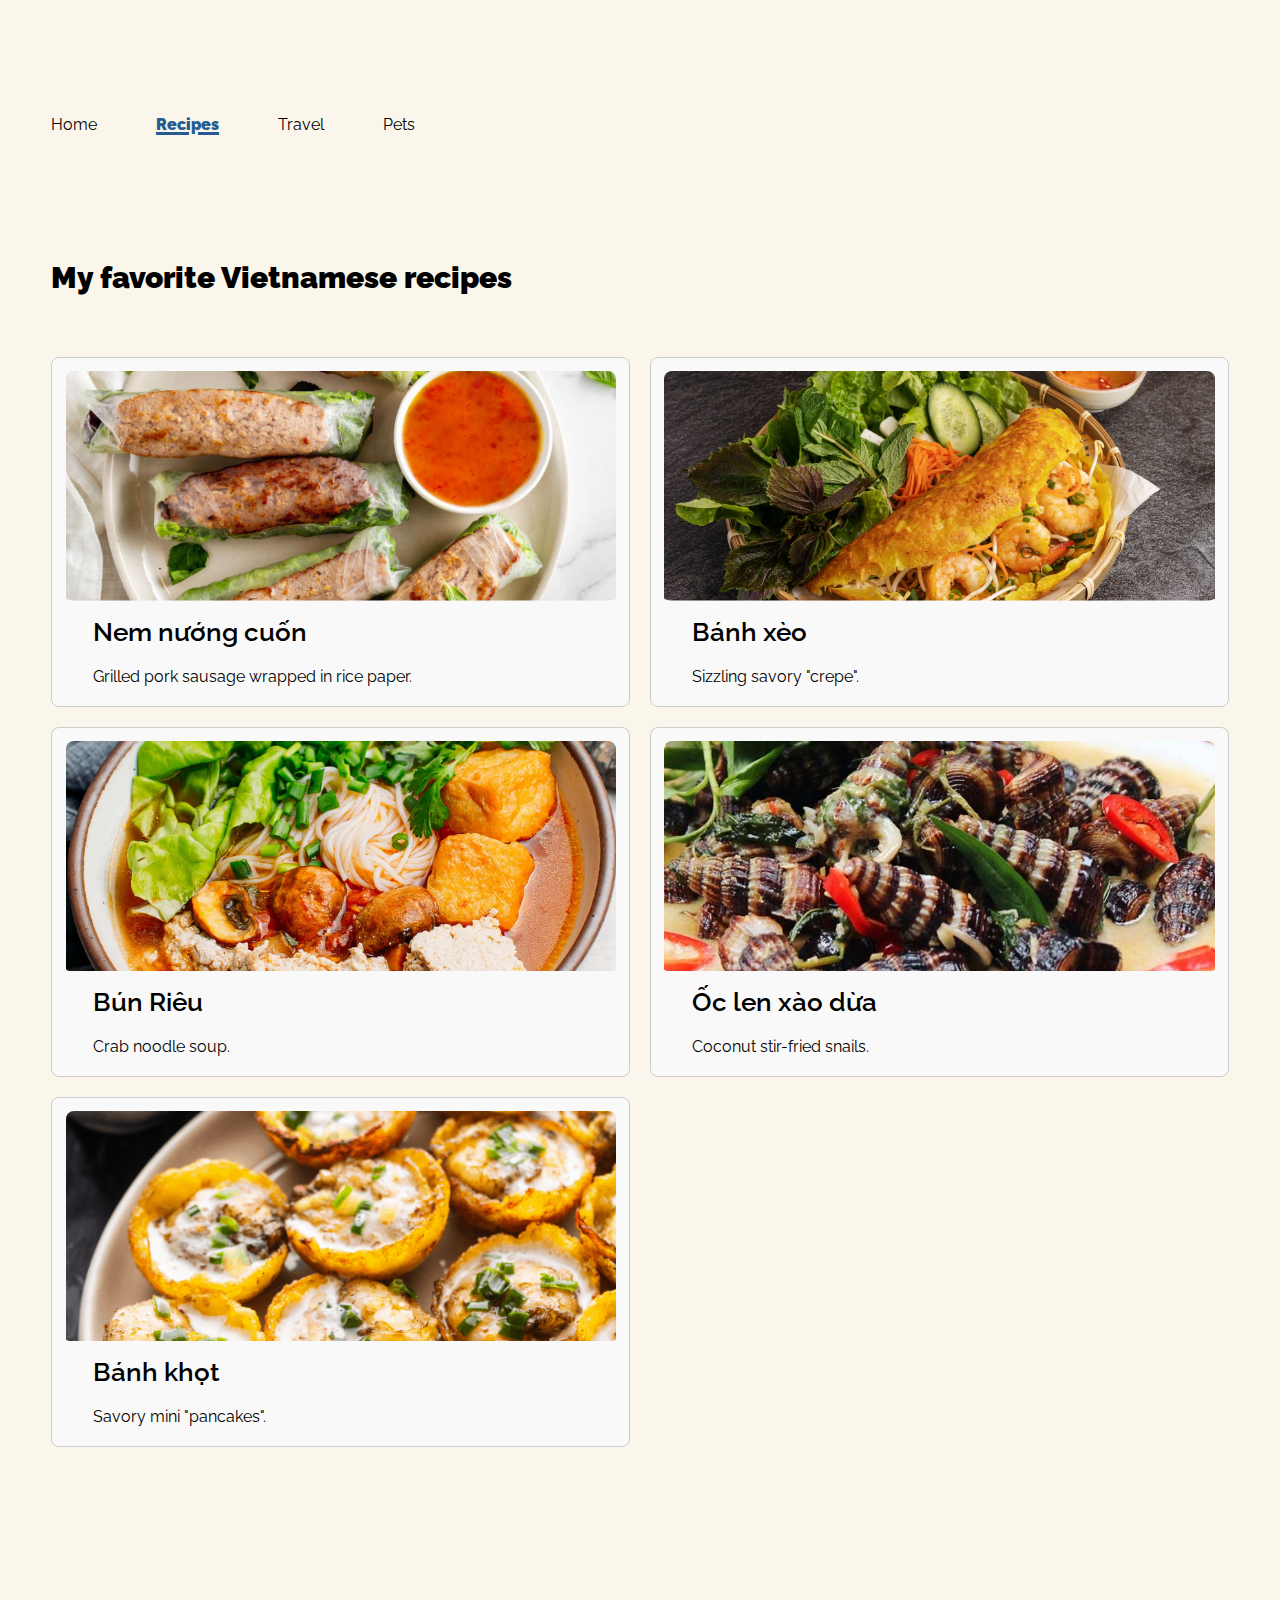
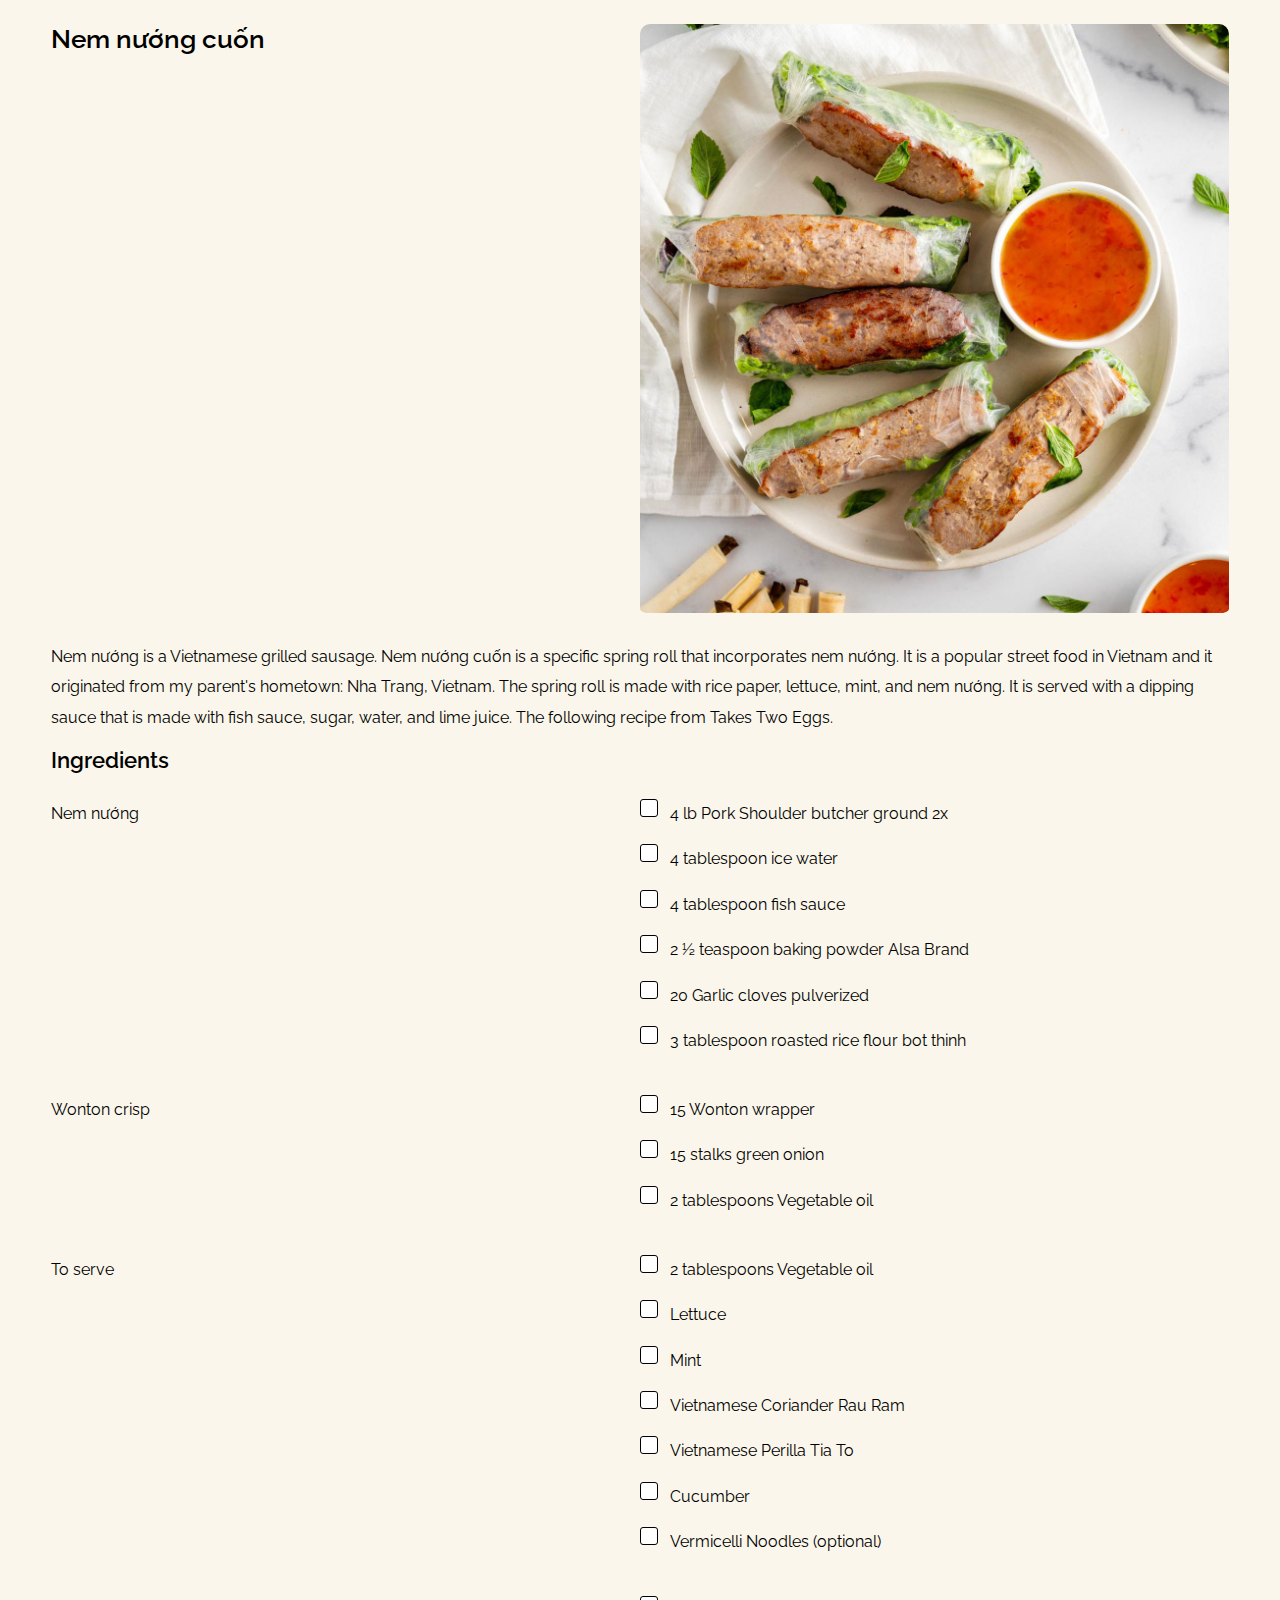
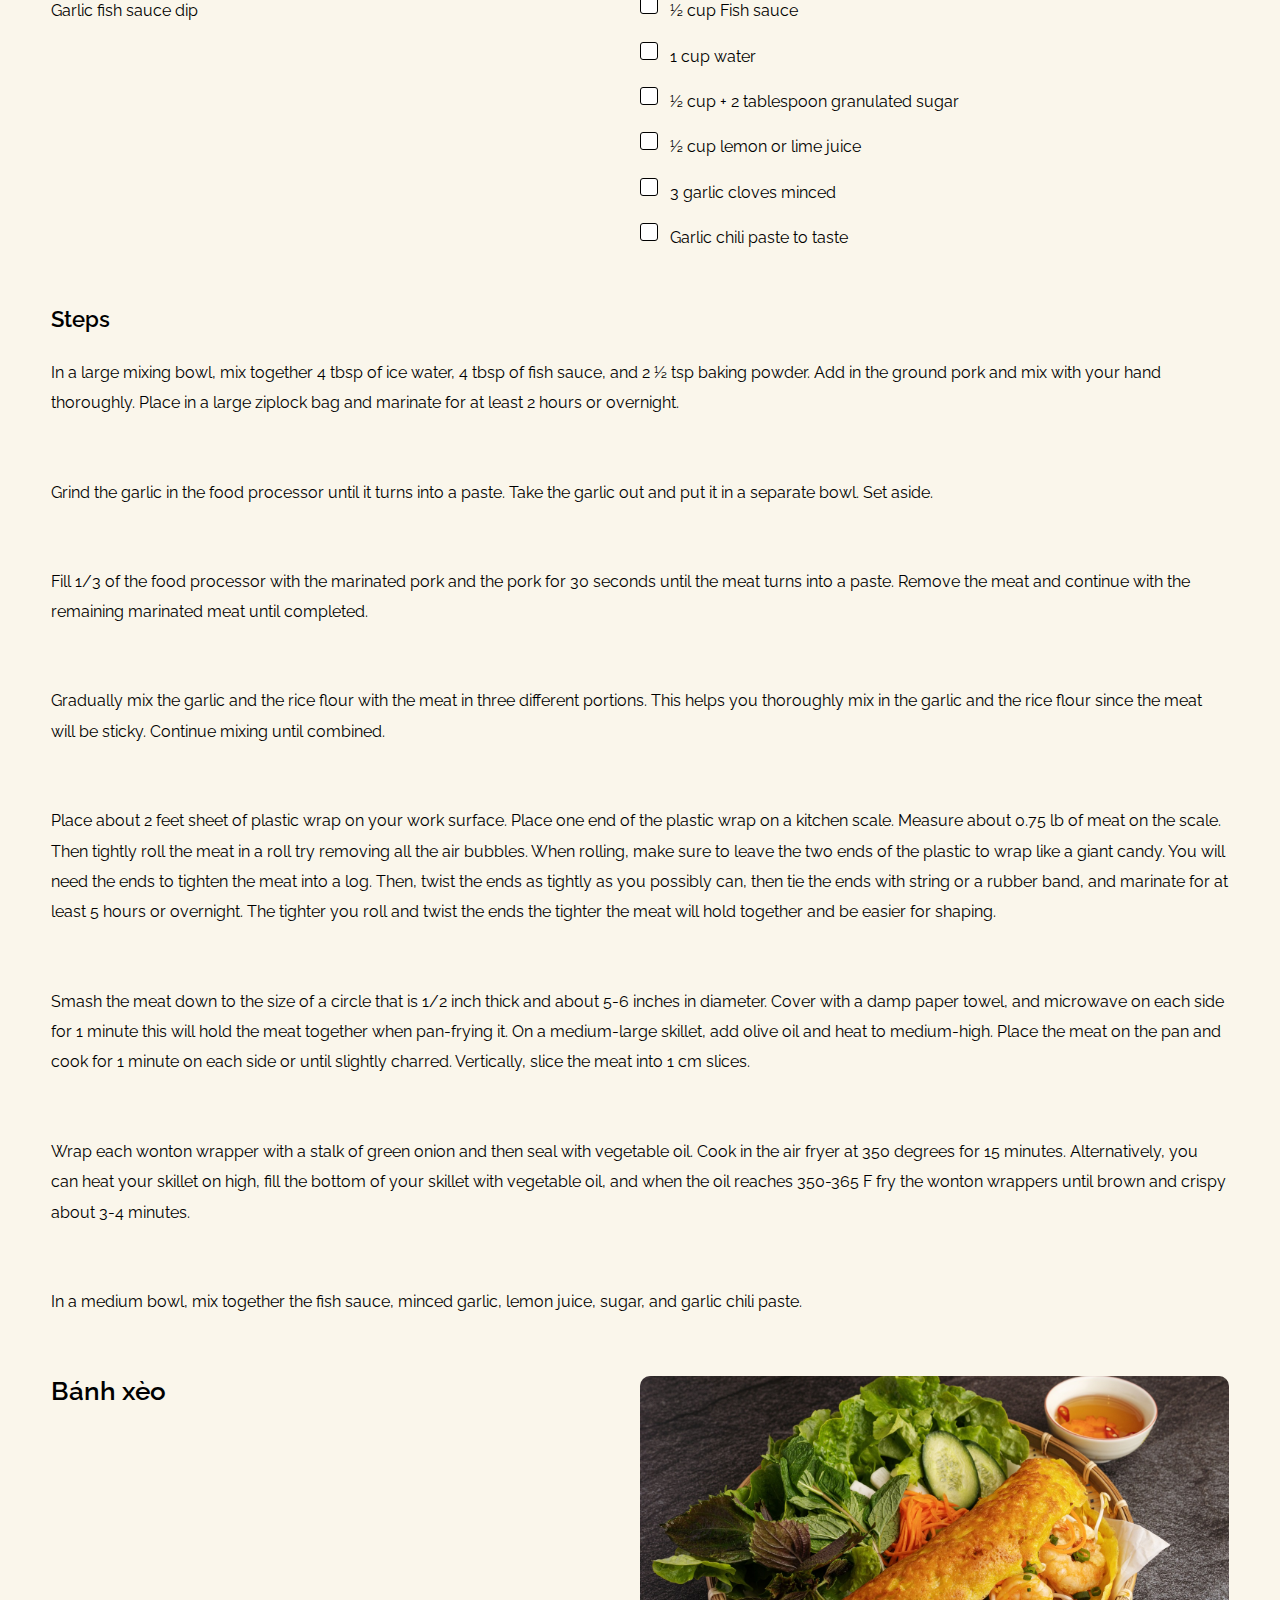
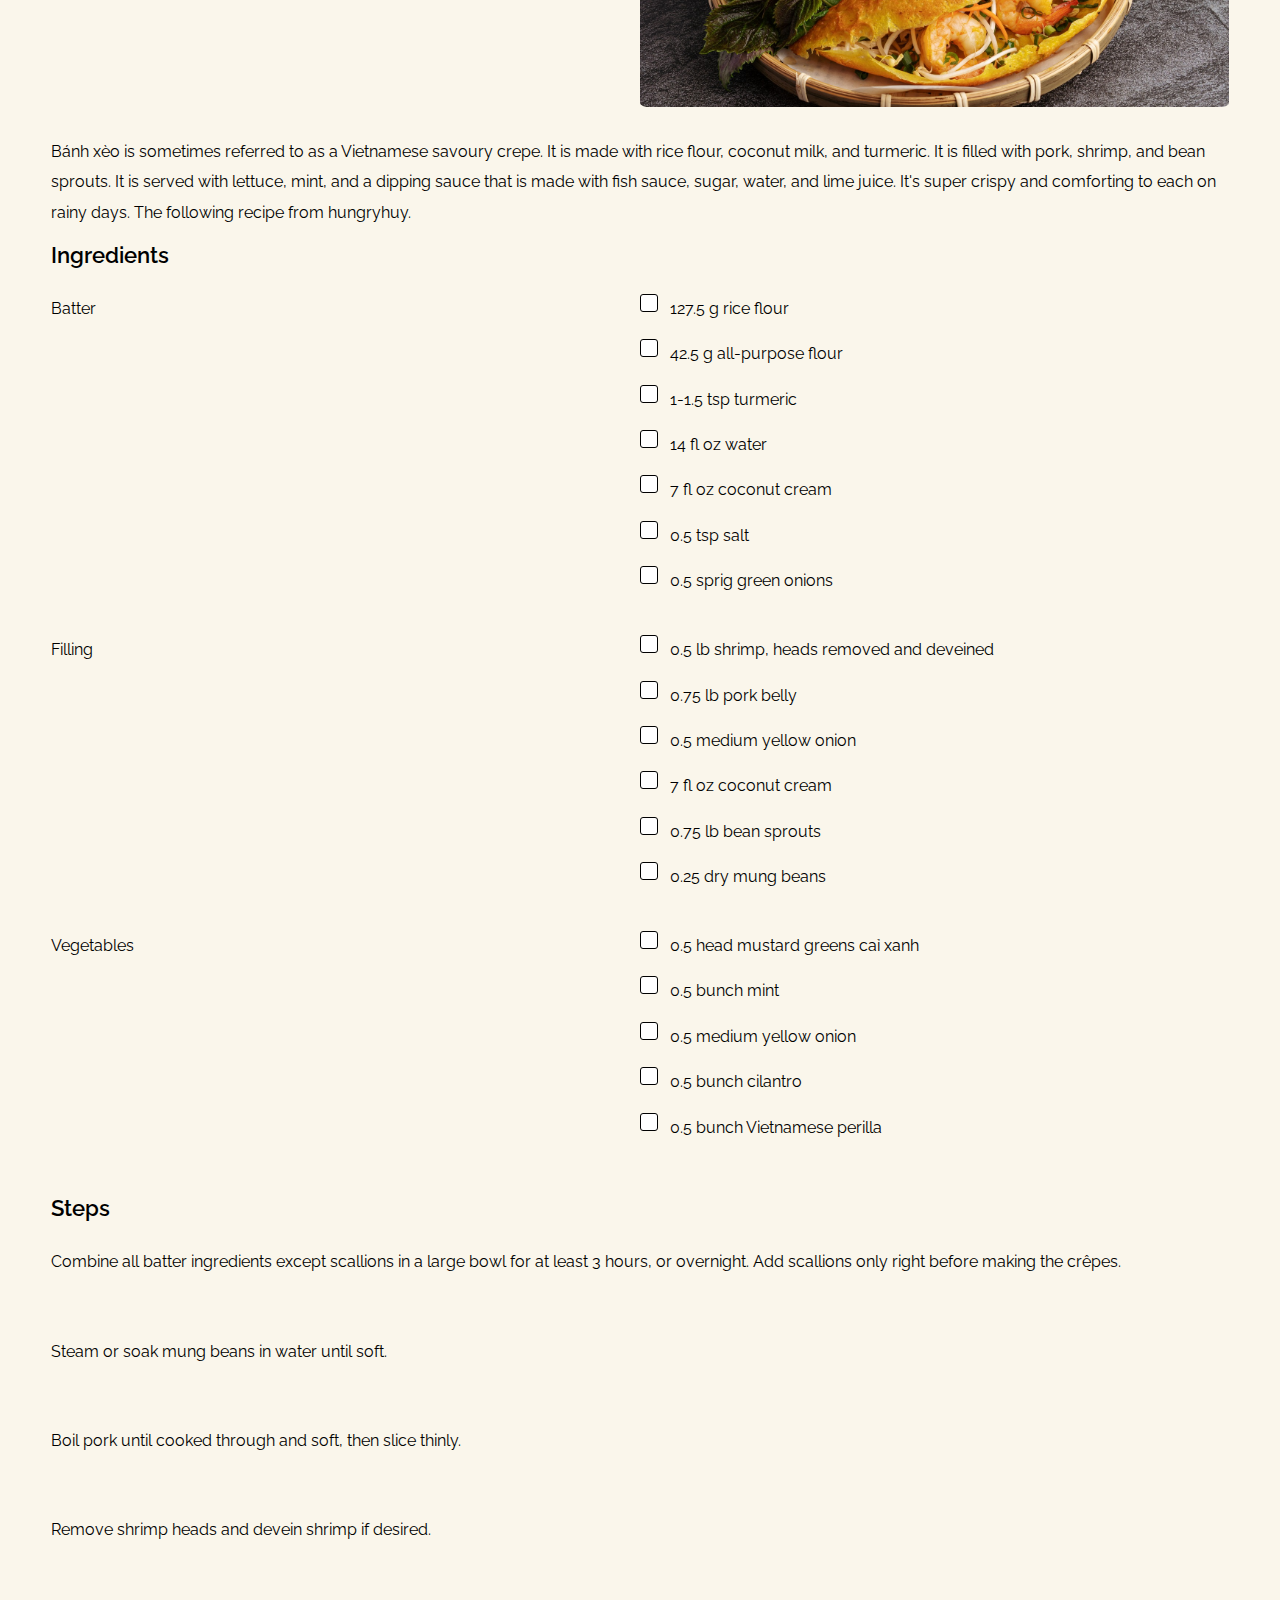
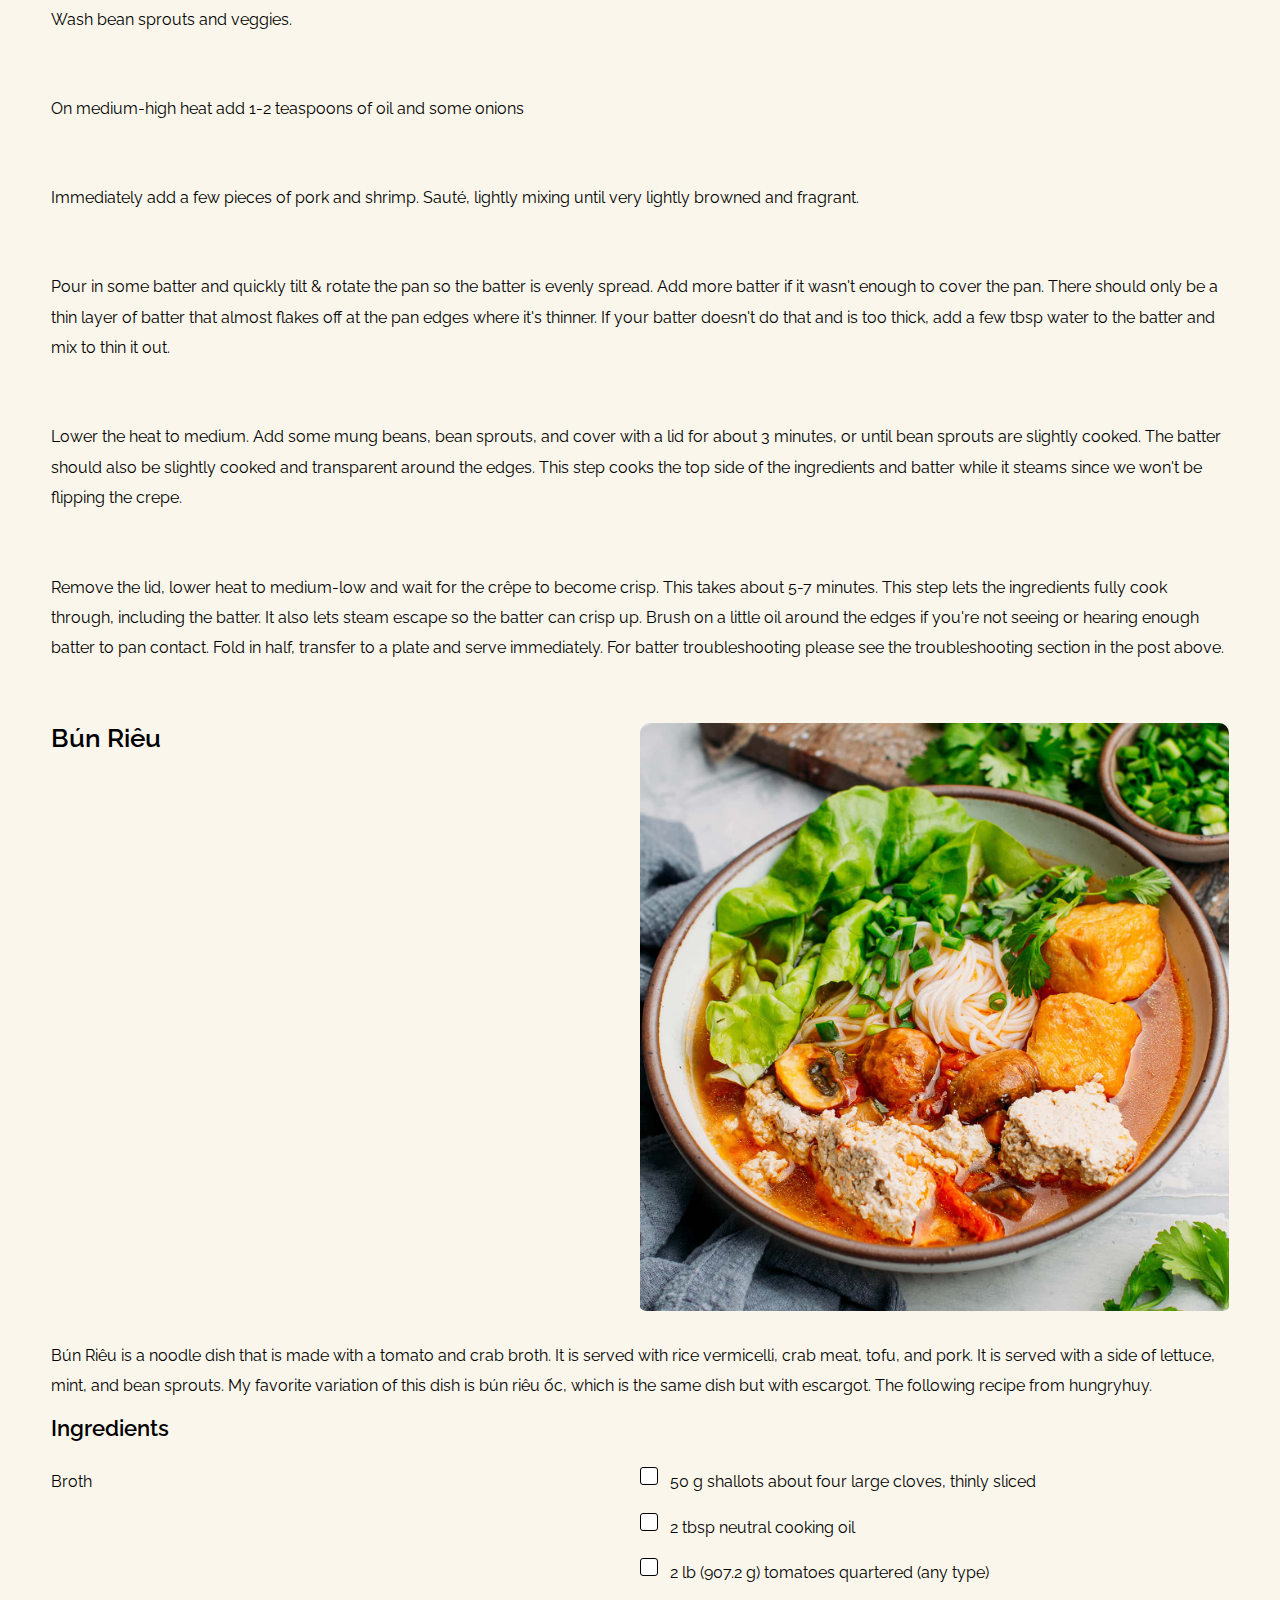
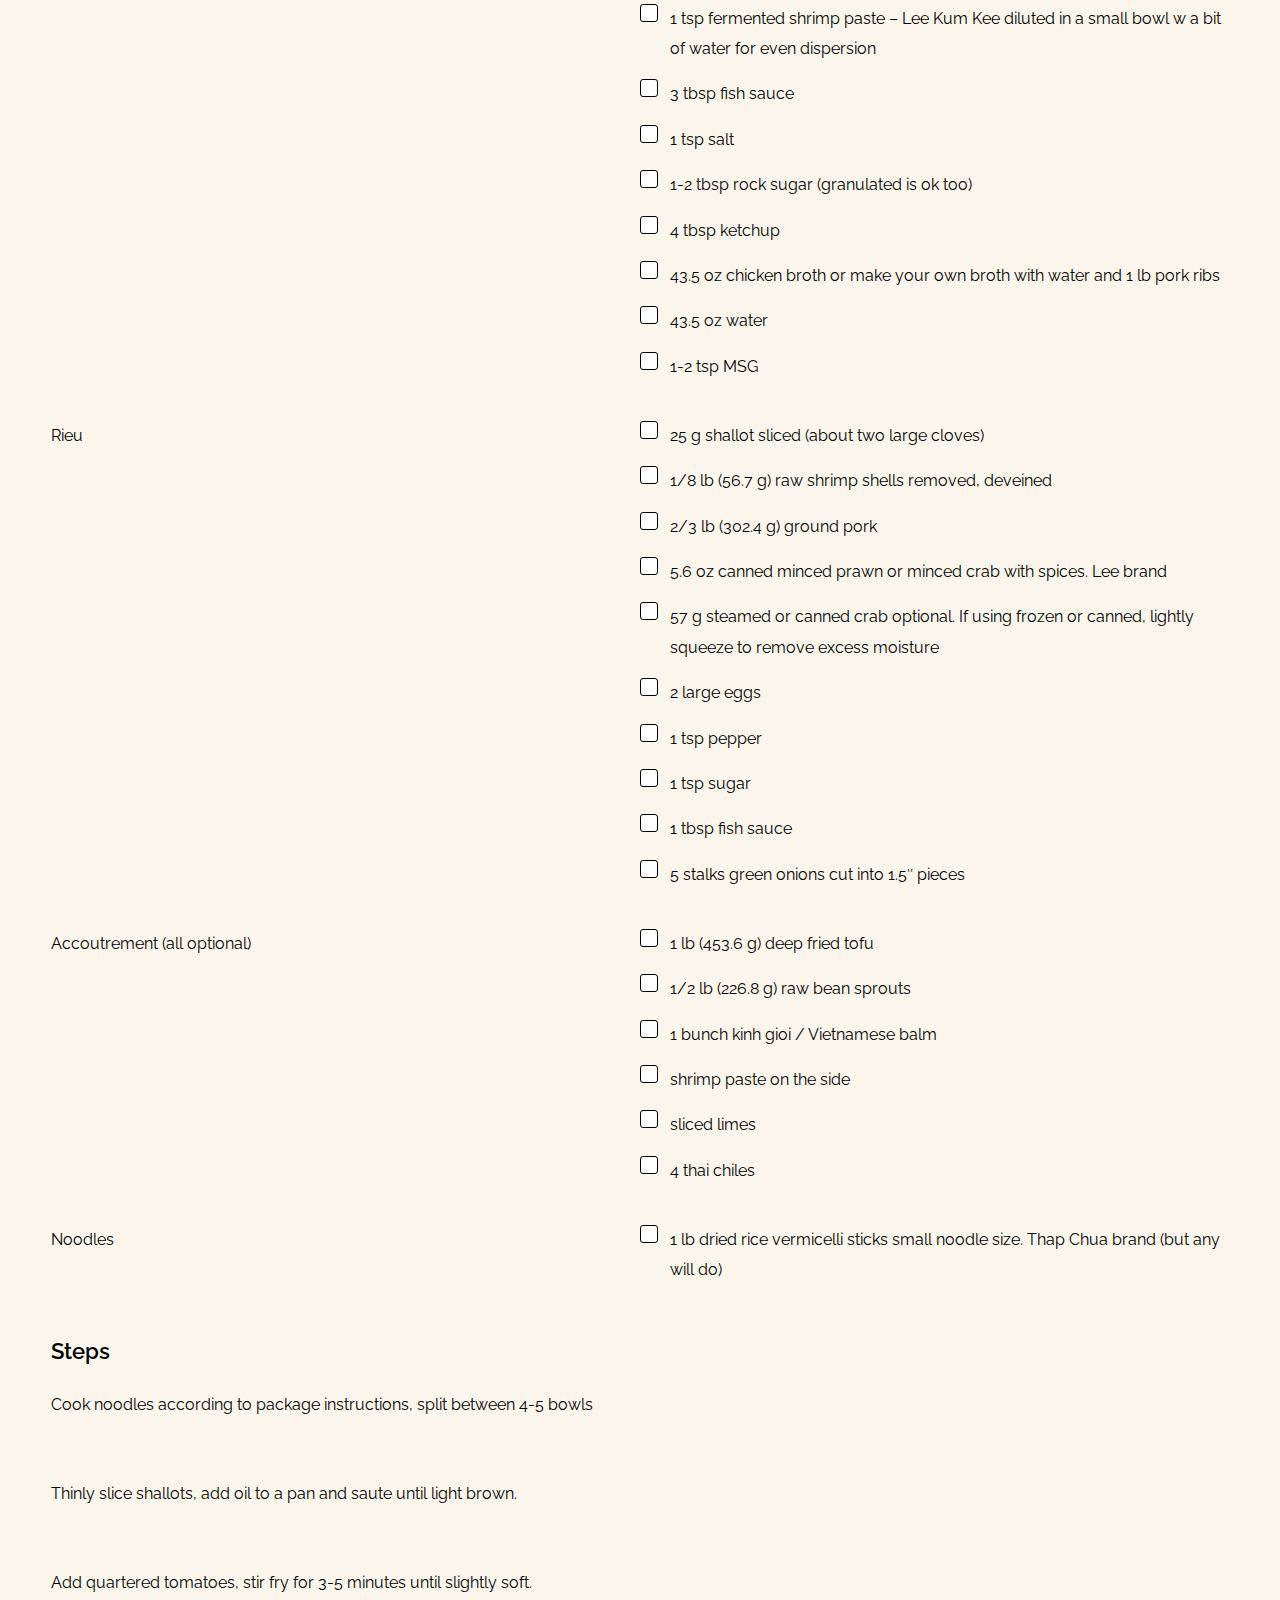
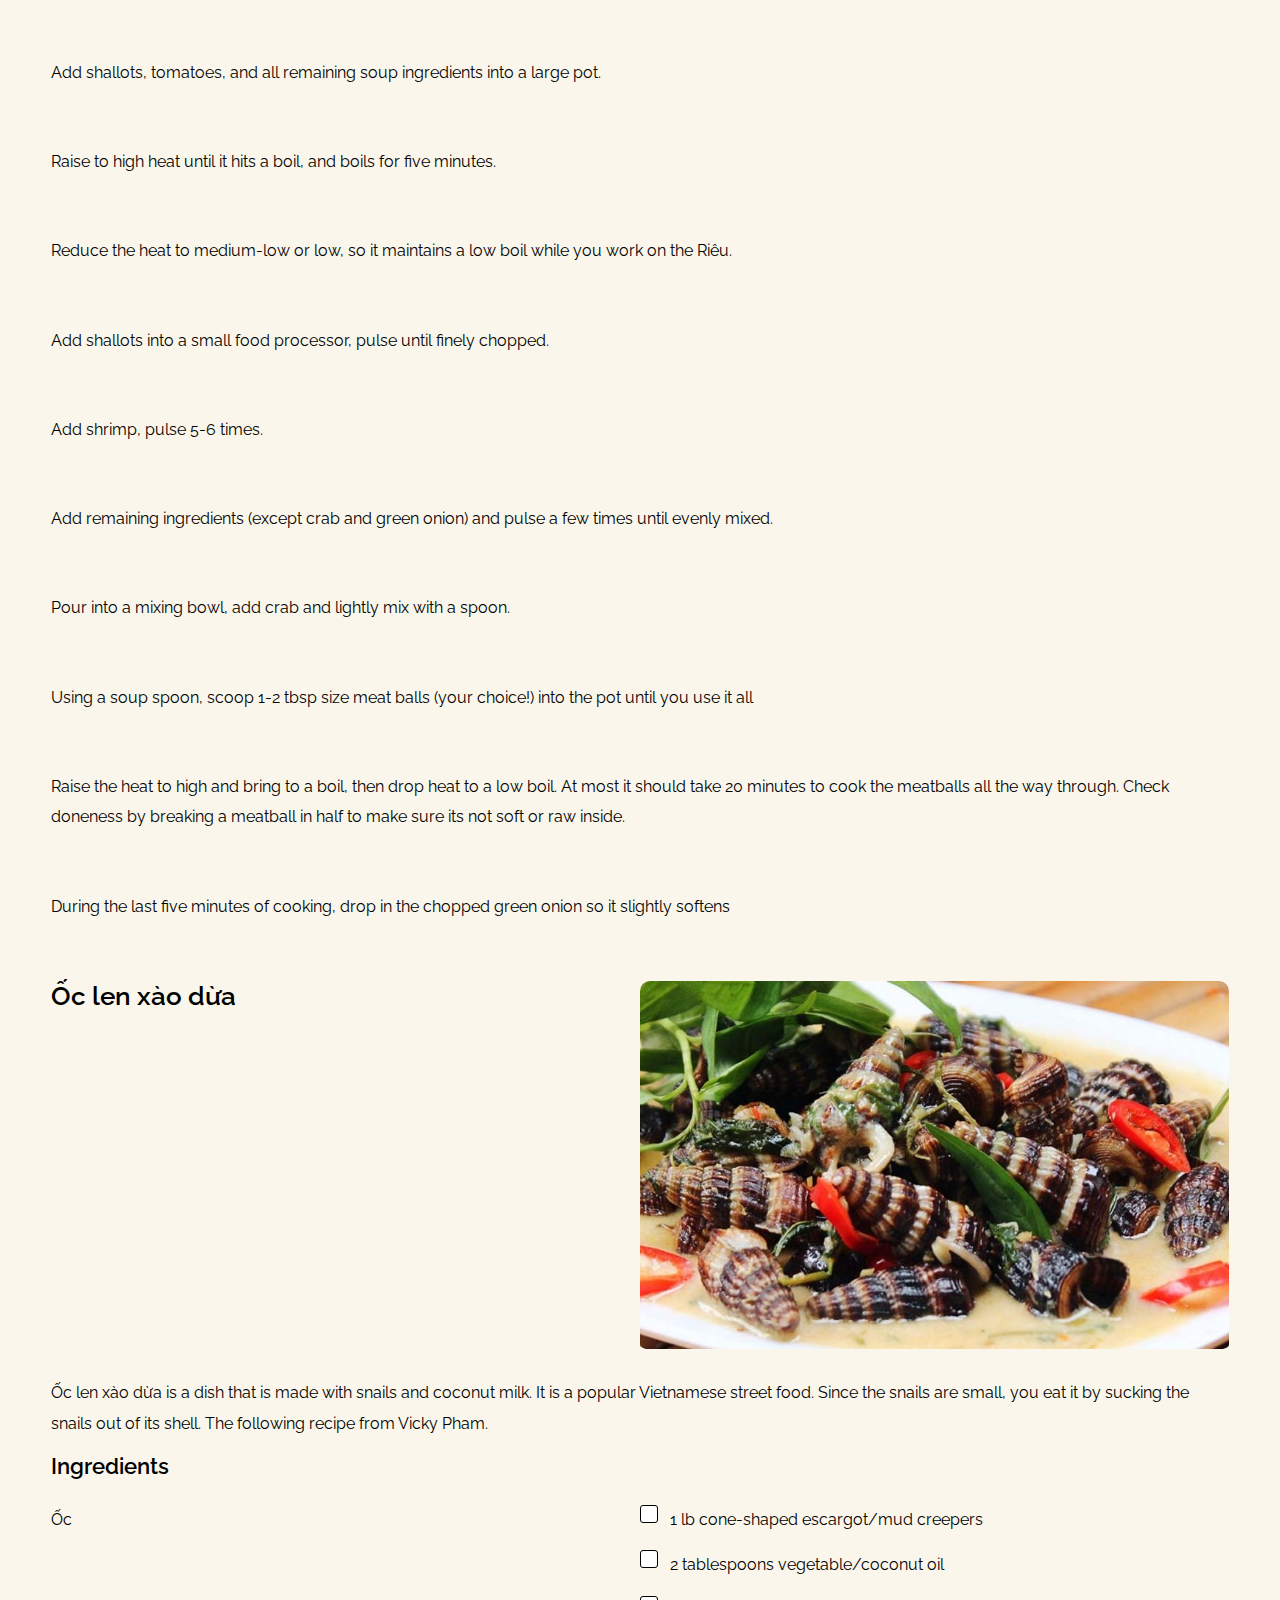
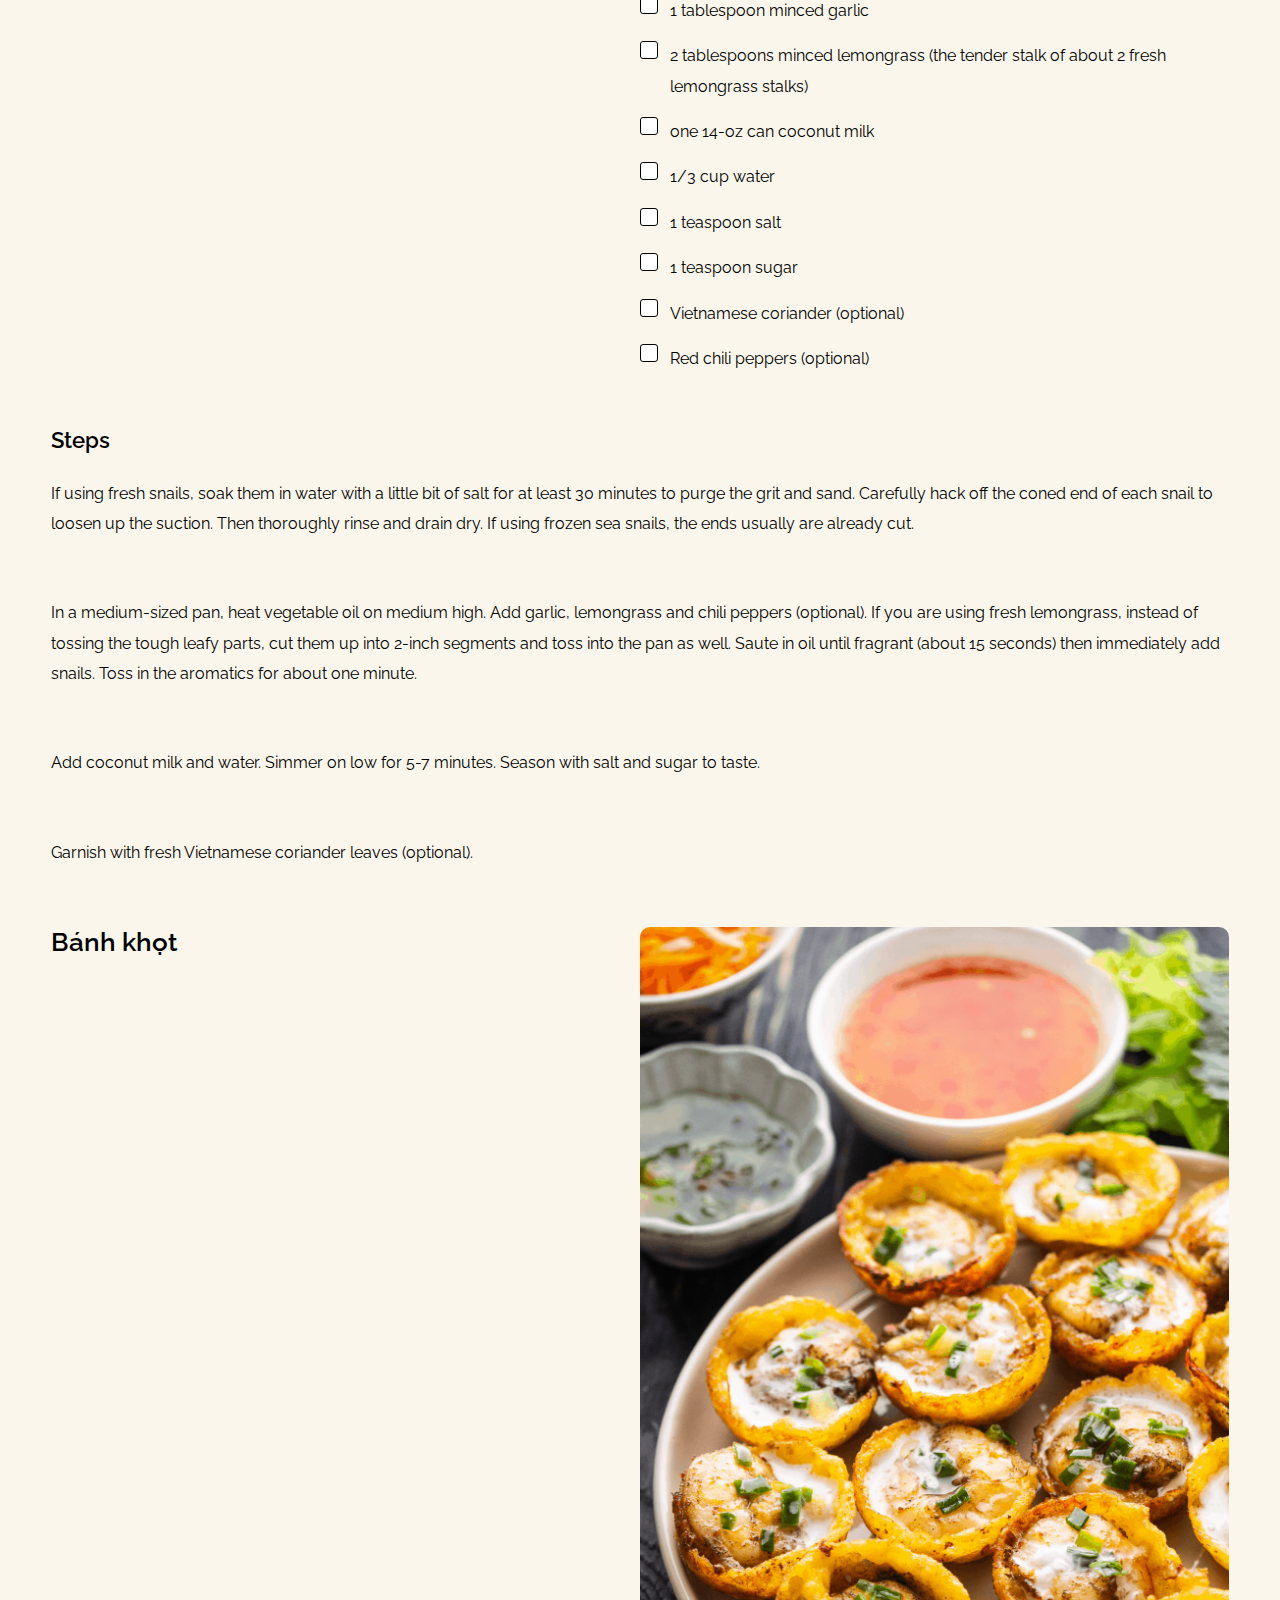
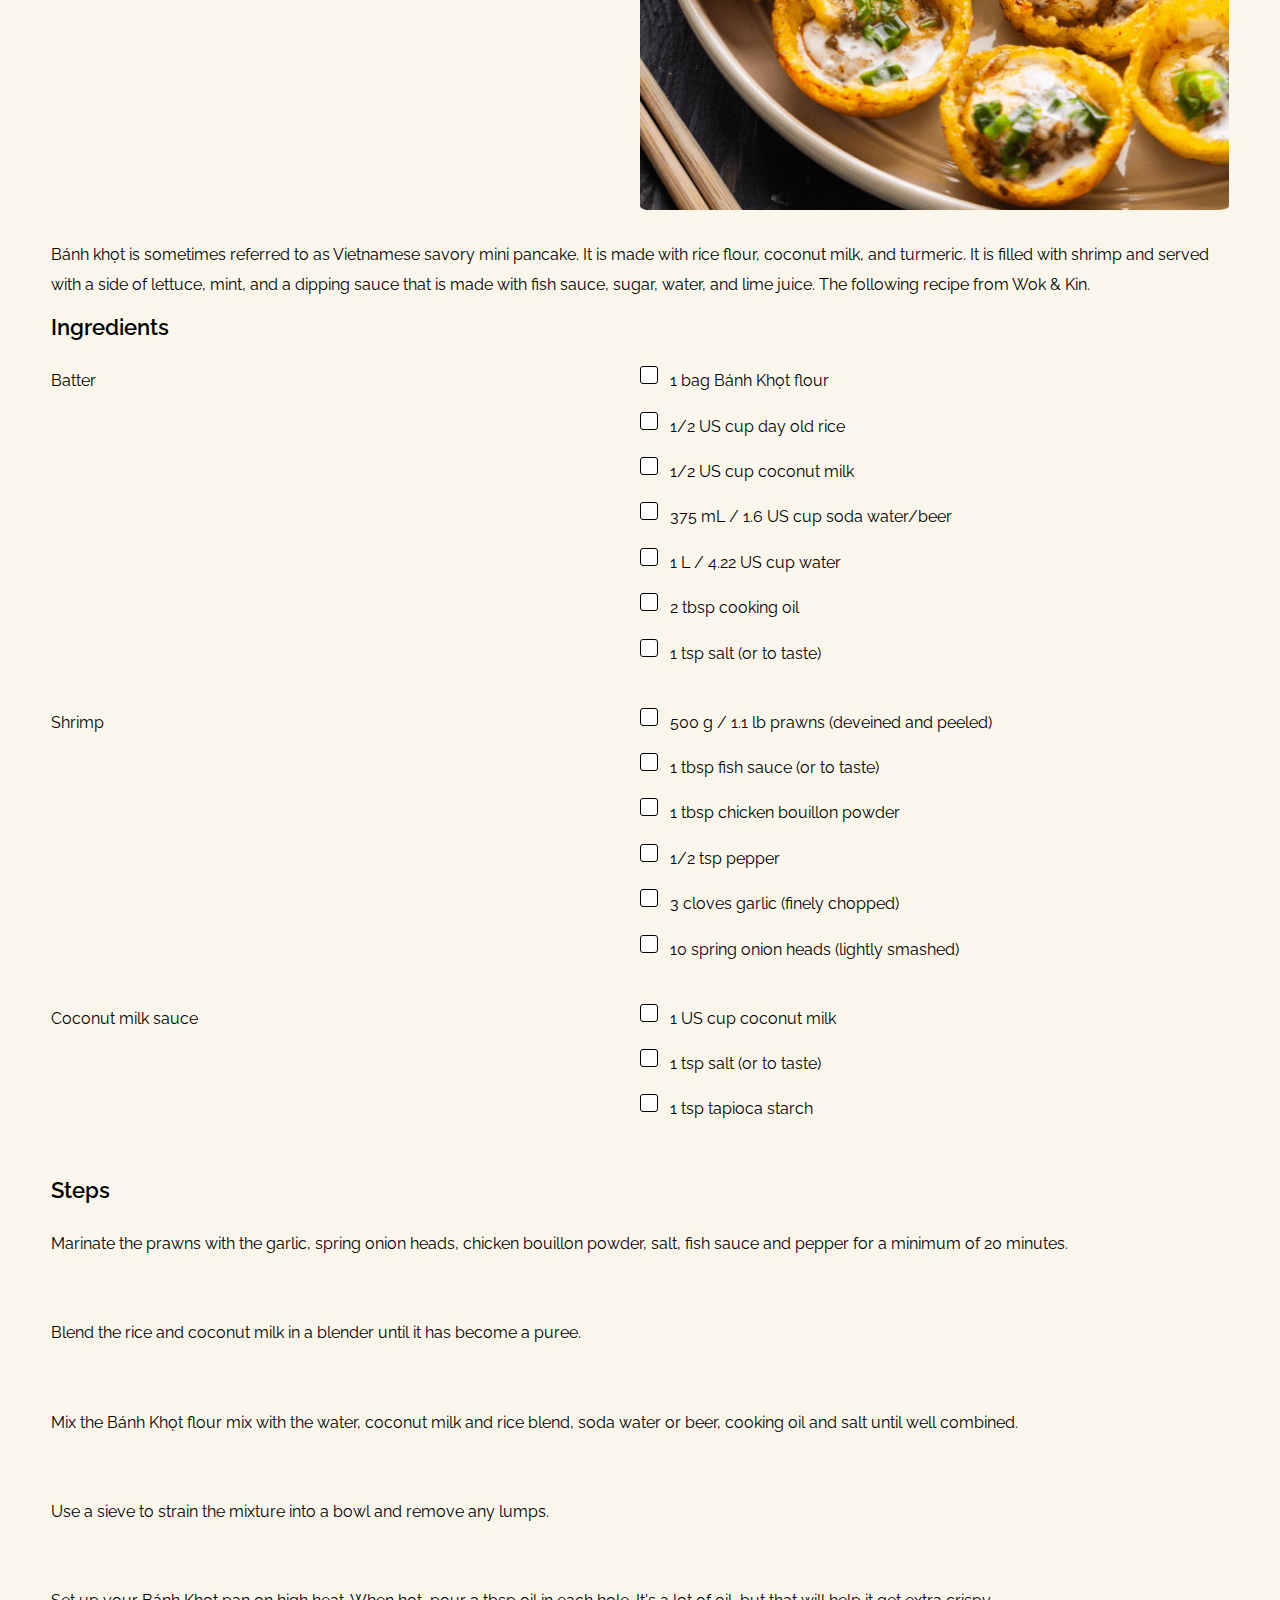
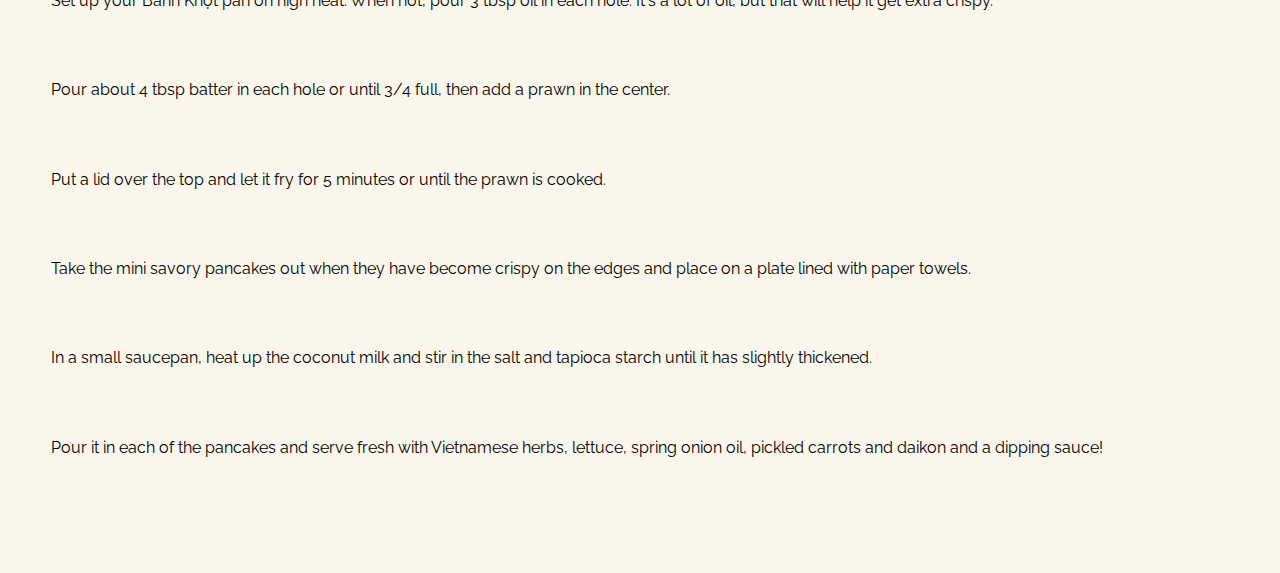
==== recipes.html @ 698a1079 "Add files via upload" ====
<!DOCTYPE html>
<html lang="en">
<head>
    <meta charset="UTF-8">
    <meta http-equiv="X-UA-Compatible" content="IE=edge">
    <meta name="viewport" content="width=device-width, initial-scale=1.0">
    <link rel="stylesheet" href="css/html5reset.css">
	<link rel="stylesheet" href="css/style.css">
    <link rel="preconnect" href="https://fonts.googleapis.com">
    <link rel="preconnect" href="https://fonts.gstatic.com" crossorigin>
    <link href="https://fonts.googleapis.com/css2?family=Raleway:wght@400;500;600;700&display=swap" rel="stylesheet">
    <title>Recipes</title>
</head>
<body>
    <a class="skip-to-main" href="#main-content">
        <p>Skip to Main Content</p>
    </a>
    <nav>
        <ul class="nav-item nav-links">
            <li><a href="index.html">Home</a></li>
            <li><a class="active" href="recipes.html">Recipes</a></li>
            <li><a href="travel.html">Travel</a></li>
            <li><a href="pets.html">Pets</a></li>
        </ul>
    </nav>

    <main id="main-content">
        <h1>My favorite Vietnamese recipes</h1>
        <section class="recipe-grid">
            <div class="recipe-card">
                <a href="#nemnuongcuong">
                <img src="images/nemnuong.jpg" alt="Nem Nướng Cuon">
                <div class="recipe-info">
                    <h2>Nem nướng cuốn</h2>
                    <p>Grilled pork sausage wrapped in rice paper.</p>
                </div>
                </a>
            </div>
            <div class="recipe-card">
                <a href="#banhxeo">
                <img src="images/banhxeo.jpg" alt="Bánh xèo ngon!">
                <div class="recipe-info">
                    <h2>Bánh xèo</h2>
                    <p>Sizzling savory "crepe".</p>
                </div>
                </a>
            </div>
            <div class="recipe-card">
                <a href="#bunrieu">
                <img src="images/bunrieu.jpg" alt="Bún Riêu served with fresh herbs">
                <div class="recipe-info">
                    <h2>Bún Riêu</h2>
                    <p>Crab noodle soup.</p>
                </div>
                </a>
            </div>
            <div class="recipe-card">
                <a href="#oc">
                <img src="images/oc.jpg" alt="Ốc">
                <div class="recipe-info">
                    <h2>Ốc len xào dừa</h2>
                    <p>Coconut stir-fried snails.</p>
                </div>
                </a>
            </div>
            <div class="recipe-card">
                <a href="#banhkhot">
                <img src="images/banhkhot.jpg" alt="dozens of Bánh khọt">
                <div class="recipe-info">
                    <h2>Bánh khọt</h2>
                    <p>Savory mini "pancakes".</p>
                </div>
                </a>
            </div>
        </section>
            <section id="nemnuongcuong">
            <div class="recipe-desc">
            <h2>Nem nướng cuốn</h2>
            <img src="images/nemnuong.jpg" width = "650" alt="Bánh xèo served with fresh herbs">
            </div>

            <p>Nem nướng is a Vietnamese grilled sausage. Nem nướng cuốn is a specific spring roll that incorporates nem nướng. It is a popular street food in Vietnam and it originated from my parent's hometown: Nha Trang, Vietnam. The spring roll is made with rice paper, lettuce, mint, and nem nướng. It is served with a dipping sauce that is made with fish sauce, sugar, water, and lime juice. The following recipe from <a href="https://takestwoeggs.com/nem-nuong-cuon/">Takes Two Eggs</a>.</p>

            <h3>Ingredients</h3>
            <div class="recipe-desc">
            <h4>Nem nướng</h4>
            <label class="ingredients">
                <label class="container">4 lb Pork Shoulder butcher ground 2x
                    <input type="checkbox">
                    <span class="checkmark"></span>
                  </label>
                  <label class="container">4 tablespoon ice water
                    <input type="checkbox">
                    <span class="checkmark"></span>
                  </label>
                  <label class="container">4 tablespoon fish sauce
                    <input type="checkbox">
                    <span class="checkmark"></span>
                  </label>
                  <label class="container">2 ½ teaspoon baking powder Alsa Brand
                    <input type="checkbox">
                    <span class="checkmark"></span>
                  </label>
                  <label class="container">20 Garlic cloves pulverized
                    <input type="checkbox">
                    <span class="checkmark"></span>
                  </label>
                  <label class="container">3 tablespoon roasted rice flour bot thinh
                    <input type="checkbox">
                    <span class="checkmark"></span>
                  </div>

            <div class="recipe-desc">
            <h4>Wonton crisp</h4>
            <label class="ingredients">
                <label class="container">15 Wonton wrapper
                    <input type="checkbox">
                    <span class="checkmark"></span>
                  </label>
                  <label class="container">15 stalks green onion
                    <input type="checkbox">
                    <span class="checkmark"></span>
                  </label>
                  <label class="container">2 tablespoons Vegetable oil
                    <input type="checkbox">
                    <span class="checkmark"></span>
                  </label>
                </div>

            <div class="recipe-desc">
            <h4>To serve</h4>
            <label class="ingredients">
                <label class="container">2 tablespoons Vegetable oil
                    <input type="checkbox">
                    <span class="checkmark"></span>
                  </label>
                  <label class="container">Lettuce
                    <input type="checkbox">
                    <span class="checkmark"></span>
                  </label>
                  <label class="container">Mint
                    <input type="checkbox">
                    <span class="checkmark"></span>
                  </label>
                  <label class="container">Vietnamese Coriander Rau Ram
                    <input type="checkbox">
                    <span class="checkmark"></span>
                  </label>
                  <label class="container">Vietnamese Perilla Tia To
                    <input type="checkbox">
                    <span class="checkmark"></span>
                  </label>
                  <label class="container">Cucumber
                    <input type="checkbox">
                    <span class="checkmark"></span>
                  </label>
                  <label class="container">Vermicelli Noodles (optional)
                    <input type="checkbox">
                    <span class="checkmark"></span>
                  </label>
            </div>

            <div class="recipe-desc">
            <h4>Garlic fish sauce dip</h4>
            <label class="ingredients">
                <label class="container">½ cup Fish sauce
                    <input type="checkbox">
                    <span class="checkmark"></span>
                  </label>
                  <label class="container">1 cup water
                    <input type="checkbox">
                    <span class="checkmark"></span>
                  </label>
                  <label class="container">½ cup + 2 tablespoon granulated sugar
                    <input type="checkbox">
                    <span class="checkmark"></span>
                  </label>
                  <label class="container">½ cup lemon or lime juice
                    <input type="checkbox">
                    <span class="checkmark"></span>
                  </label>
                  <label class="container">3 garlic cloves minced
                    <input type="checkbox">
                    <span class="checkmark"></span>
                  </label>
                  <label class="container">Garlic chili paste to taste
                    <input type="checkbox">
                    <span class="checkmark"></span>
                  </label>
            </div>

            <h3>Steps</h3>
            <!-- <h4>Make the Nem Nướng</h4> -->
            <ol class="steps">
                <li>In a large mixing bowl, mix together 4 tbsp of ice water, 4 tbsp of fish sauce, and 2 ½ tsp baking powder. Add in the ground pork and mix with your hand thoroughly. Place in a large ziplock bag and marinate for at least 2 hours or overnight.</li>
                <li>Grind the garlic in the food processor until it turns into a paste. Take the garlic out and put it in a separate bowl. Set aside.</li>
                <li>Fill 1/3 of the food processor with the marinated pork and the pork for 30 seconds until the meat turns into a paste. Remove the meat and continue with the remaining marinated meat until completed.</li>
                <li>Gradually mix the garlic and the rice flour with the meat in three different portions. This helps you thoroughly mix in the garlic and the rice flour since the meat will be sticky. Continue mixing until combined.</li>
                <li>Place about 2 feet sheet of plastic wrap on your work surface. Place one end of the plastic wrap on a kitchen scale. Measure about 0.75 lb of meat on the scale. Then tightly roll the meat in a roll try removing all the air bubbles. When rolling, make sure to leave the two ends of the plastic to wrap like a giant candy. You will need the ends to tighten the meat into a log. Then, twist the ends as tightly as you possibly can, then tie the ends with string or a rubber band, and marinate for at least 5 hours or overnight. The tighter you roll and twist the ends the tighter the meat will hold together and be easier for shaping.</li>
                <li>Smash the meat down to the size of a circle that is 1/2 inch thick and about 5-6 inches in diameter. Cover with a damp paper towel, and microwave on each side for 1 minute this will hold the meat together when pan-frying it. On a medium-large skillet, add olive oil and heat to medium-high. Place the meat on the pan and cook for 1 minute on each side or until slightly charred. Vertically, slice the meat into 1 cm slices.</li>
                <li>Wrap each wonton wrapper with a stalk of green onion and then seal with vegetable oil. Cook in the air fryer at 350 degrees for 15 minutes. Alternatively, you can heat your skillet on high, fill the bottom of your skillet with vegetable oil, and when the oil reaches 350-365 F fry the wonton wrappers until brown and crispy about 3-4 minutes.</li>
                <li>In a medium bowl, mix together the fish sauce, minced garlic, lemon juice, sugar, and garlic chili paste.</li>
            </ol>
            </section>

            <section id="banhxeo">
            <div class="recipe-desc">
            <h2>Bánh xèo</h2>
            <img src="images/banhxeo.jpg" width = "650" alt=" Sizzling Bánh xèo">
            </div>

            <p>Bánh xèo is sometimes referred to as a Vietnamese savoury crepe. It is made with rice flour, coconut milk, and turmeric. It is filled with pork, shrimp, and bean sprouts. It is served with lettuce, mint, and a dipping sauce that is made with fish sauce, sugar, water, and lime juice. It's super crispy and comforting to each on rainy days. The following recipe from <a href="https://www.hungryhuy.com/banh-xeo-savory-vietnamese-crepes/">hungryhuy</a>.</p>

            <h3>Ingredients</h3>
            <div class="recipe-desc">
                <h4>Batter</h4>
                <label class="ingredients">
                    <label class="container">127.5 g rice flour
                        <input type="checkbox">
                        <span class="checkmark"></span>
                      </label>
                      <label class="container">42.5 g all-purpose flour
                        <input type="checkbox">
                        <span class="checkmark"></span>
                      </label>
                      <label class="container">1-1.5 tsp turmeric
                        <input type="checkbox">
                        <span class="checkmark"></span>
                      </label>
                      <label class="container">14 fl oz water
                        <input type="checkbox">
                        <span class="checkmark"></span>
                      </label>
                      <label class="container">7 fl oz coconut cream
                        <input type="checkbox">
                        <span class="checkmark"></span>
                      </label>
                      <label class="container">0.5 tsp salt
                        <input type="checkbox">
                        <span class="checkmark"></span>
                      </label>
                      <label class="container">0.5 sprig green onions
                        <input type="checkbox">
                        <span class="checkmark"></span>
                      </label>
                </div>

                <div class="recipe-desc">
                    <h4>Filling</h4>
                    <label class="ingredients">
                        <label class="container">0.5 lb shrimp, heads removed and deveined
                            <input type="checkbox">
                            <span class="checkmark"></span>
                          </label>
                          <label class="container">0.75 lb pork belly
                            <input type="checkbox">
                            <span class="checkmark"></span>
                          </label>
                          <label class="container">0.5 medium yellow onion
                            <input type="checkbox">
                            <span class="checkmark"></span>
                          </label>
                          <label class="container">7 fl oz coconut cream
                            <input type="checkbox">
                            <span class="checkmark"></span>
                          </label>
                          <label class="container">0.75 lb bean sprouts
                            <input type="checkbox">
                            <span class="checkmark"></span>
                          </label>
                          <label class="container">0.25 dry mung beans
                            <input type="checkbox">
                            <span class="checkmark"></span>
                          </label>
                    </div>

                    <div class="recipe-desc">
                        <h4>Vegetables</h4>
                        <label class="ingredients">
                            <label class="container">0.5 head mustard greens caỉ xanh
                                <input type="checkbox">
                                <span class="checkmark"></span>
                              </label>
                              <label class="container">0.5 bunch mint
                                <input type="checkbox">
                                <span class="checkmark"></span>
                              </label>
                              <label class="container">0.5 medium yellow onion
                                <input type="checkbox">
                                <span class="checkmark"></span>
                              </label>
                              <label class="container">0.5 bunch cilantro
                                <input type="checkbox">
                                <span class="checkmark"></span>
                              </label>
                              <label class="container">0.5 bunch Vietnamese perilla
                                <input type="checkbox">
                                <span class="checkmark"></span>
                              </label>
                        </div>
            </div>

            <h3>Steps</h3>
            <ol class="steps">
                <li>Combine all batter ingredients except scallions in a large bowl for at least 3 hours, or overnight. Add scallions only right before making the crêpes.
                </li>
                <li>Steam or soak mung beans in water until soft.
                </li>
                <li>Boil pork until cooked through and soft, then slice thinly.
                </li>
                <li>Remove shrimp heads and devein shrimp if desired.
                </li>
                <li>Wash bean sprouts and veggies.
                </li>
                <li>On medium-high heat add 1-2 teaspoons of oil and some onions
                </li>
                <li>Immediately add a few pieces of pork and shrimp. Sauté, lightly mixing until very lightly browned and fragrant.
                </li>
                <li>Pour in some batter and quickly tilt & rotate the pan so the batter is evenly spread. Add more batter if it wasn't enough to cover the pan. There should only be a thin layer of batter that almost flakes off at the pan edges where it's thinner. If your batter doesn't do that and is too thick, add a few tbsp water to the batter and mix to thin it out.
                </li>
                <li>Lower the heat to medium. Add some mung beans, bean sprouts, and cover with a lid for about 3 minutes, or until bean sprouts are slightly cooked. The batter should also be slightly cooked and transparent around the edges. This step cooks the top side of the ingredients and batter while it steams since we won't be flipping the crepe.
                </li>
                <li>Remove the lid, lower heat to medium-low and wait for the crêpe to become crisp. This takes about 5-7 minutes. This step lets the ingredients fully cook through, including the batter. It also lets steam escape so the batter can crisp up. Brush on a little oil around the edges if you're not seeing or hearing enough batter to pan contact. Fold in half, transfer to a plate and serve immediately. For batter troubleshooting please see the troubleshooting section in the post above.
                </li>
            </ol>
            </section>

            <section id="bunrieu">
            <div class="recipe-desc">
            <h2>Bún Riêu</h2>
            <img src="images/bunrieu.jpg" width = "650" alt="Bún Riêu served with fresh herbs">
            </div>

            <p>Bún Riêu is a noodle dish that is made with a tomato and crab broth. It is served with rice vermicelli, crab meat, tofu, and pork. It is served with a side of lettuce, mint, and bean sprouts. My favorite variation of this dish is bún riêu ốc, which is the same dish but with escargot. The following recipe from <a href="https://www.hungryhuy.com/bun-rieu-recipe/">hungryhuy</a>.</p>

            <h3>Ingredients</h3>
            <div class="recipe-desc">
                <h4>Broth</h4>
                <label class="ingredients">
                    <label class="container">50 g shallots about four large cloves, thinly sliced
                        <input type="checkbox">
                        <span class="checkmark"></span>
                      </label>
                      <label class="container">2 tbsp neutral cooking oil
                        <input type="checkbox">
                        <span class="checkmark"></span>
                      </label>
                      <label class="container">2 lb (907.2 g) tomatoes quartered (any type)
                        <input type="checkbox">
                        <span class="checkmark"></span>
                      </label>
                      <label class="container">1 tsp fermented shrimp paste – Lee Kum Kee diluted in a small bowl w a bit of water for even dispersion
                        <input type="checkbox">
                        <span class="checkmark"></span>
                      </label>
                      <label class="container">3 tbsp fish sauce
                        <input type="checkbox">
                        <span class="checkmark"></span>
                      </label>
                      <label class="container">1 tsp salt
                        <input type="checkbox">
                        <span class="checkmark"></span>
                      </label>
                      <label class="container">1-2 tbsp rock sugar (granulated is ok too)
                        <input type="checkbox">
                        <span class="checkmark"></span>
                      </label>
                      <label class="container">4 tbsp ketchup
                        <input type="checkbox">
                        <span class="checkmark"></span>
                      </label>
                      <label class="container">43.5 oz chicken broth or make your own broth with water and 1 lb pork ribs
                        <input type="checkbox">
                        <span class="checkmark"></span>
                      </label>
                      <label class="container">43.5 oz water
                        <input type="checkbox">
                        <span class="checkmark"></span>
                      </label>
                      <label class="container">1-2 tsp MSG
                        <input type="checkbox">
                        <span class="checkmark"></span>
                      </label>
                </div>
            <div class="recipe-desc">
                <h4>Rieu</h4>
                <label class="ingredients">
                    <label class="container">25 g shallot sliced (about two large cloves)
                        <input type="checkbox">
                        <span class="checkmark"></span>
                      </label>
                      <label class="container">1/8 lb (56.7 g) raw shrimp shells removed, deveined
                        <input type="checkbox">
                        <span class="checkmark"></span>
                      </label>
                      <label class="container">2/3 lb (302.4 g) ground pork
                        <input type="checkbox">
                        <span class="checkmark"></span>
                      </label>
                      <label class="container">5.6 oz canned minced prawn or minced crab with spices. Lee brand
                        <input type="checkbox">
                        <span class="checkmark"></span>
                      </label>
                      <label class="container">57 g steamed or canned crab optional. If using frozen or canned, lightly squeeze to remove excess moisture
                        <input type="checkbox">
                        <span class="checkmark"></span>
                      </label>
                      <label class="container">2 large eggs
                        <input type="checkbox">
                        <span class="checkmark"></span>
                      </label>
                      <label class="container">1 tsp pepper
                        <input type="checkbox">
                        <span class="checkmark"></span>
                      </label>
                      <label class="container">1 tsp sugar
                        <input type="checkbox">
                        <span class="checkmark"></span>
                      </label>
                      <label class="container">1 tbsp fish sauce
                        <input type="checkbox">
                        <span class="checkmark"></span>
                      </label>
                      <label class="container">5 stalks green onions cut into 1.5″ pieces
                        <input type="checkbox">
                        <span class="checkmark"></span>
                      </label>
                </div>

                <div class="recipe-desc">
                    <h4>Accoutrement (all optional)</h4>
                    <label class="ingredients">
                        <label class="container">1 lb (453.6 g) deep fried tofu
                            <input type="checkbox">
                            <span class="checkmark"></span>
                          </label>
                          <label class="container">1/2 lb (226.8 g) raw bean sprouts
                            <input type="checkbox">
                            <span class="checkmark"></span>
                          </label>
                          <label class="container">1 bunch kinh gioi / Vietnamese balm
                            <input type="checkbox">
                            <span class="checkmark"></span>
                          </label>
                          <label class="container">shrimp paste on the side
                            <input type="checkbox">
                            <span class="checkmark"></span>
                          </label>
                          <label class="container">sliced limes
                            <input type="checkbox">
                            <span class="checkmark"></span>
                          </label>
                          <label class="container">4 thai chiles
                            <input type="checkbox">
                            <span class="checkmark"></span>
                          </label>
                    </div>
                    <div class="recipe-desc">
                        <h4>Noodles</h4>
                        <label class="ingredients">
                            <label class="container">1 lb dried rice vermicelli sticks small noodle size. Thap Chua brand (but any will do)
                                <input type="checkbox">
                                <span class="checkmark"></span>
                        </div>

            <h3>Steps</h3>
            <ol class="steps">
                <li>Cook noodles according to package instructions, split between 4-5 bowls
                </li>
                <li>Thinly slice shallots, add oil to a pan and saute until light brown.
                </li>
                <li>Add quartered tomatoes, stir fry for 3-5 minutes until slightly soft.
                </li>
                <li>Add shallots, tomatoes, and all remaining soup ingredients into a large pot.
                </li>
                <li>Raise to high heat until it hits a boil, and boils for five minutes.
                </li>
                <li>Reduce the heat to medium-low or low, so it maintains a low boil while you work on the Riêu.
                </li>
                <li>Add shallots into a small food processor, pulse until finely chopped.
                </li>
                <li>Add shrimp, pulse 5-6 times.
                </li>
                <li>Add remaining ingredients (except crab and green onion) and pulse a few times until evenly mixed.
                </li>
                <li>Pour into a mixing bowl, add crab and lightly mix with a spoon.
                </li>
                <li>Using a soup spoon, scoop 1-2 tbsp size meat balls (your choice!) into the pot until you use it all
                </li>
                <li>Raise the heat to high and bring to a boil, then drop heat to a low boil. At most it should take 20 minutes to cook the meatballs all the way through. Check doneness by breaking a meatball in half to make sure its not soft or raw inside.
                </li>
                <li>During the last five minutes of cooking, drop in the chopped green onion so it slightly softens
                </li>
            </ol>
            </section>

            <section id="oc">
            <div class="recipe-desc">
            <h2>Ốc len xào dừa</h2>
            <img src="images/oc.jpg" width = "650" alt=" close up of Ốc len xào dừa">
            </div>

            <p>Ốc len xào dừa is a dish that is made with snails and coconut milk. It is a popular Vietnamese street food. Since the snails are small, you eat it by sucking the snails out of its shell. The following recipe from <a href="https://www.vickypham.com/blog/sea-snails-in-coconut-milk-oc-len-xao-dua">Vicky Pham</a>.</p>

            <h3>Ingredients</h3>
            <div class="recipe-desc">
            <h4>Ốc</h4>
                <label class="ingredients">
                    <label class="container">1 lb cone-shaped escargot/mud creepers
                        <input type="checkbox">
                        <span class="checkmark"></span>
                      </label>
                      <label class="container">2 tablespoons vegetable/coconut oil
                        <input type="checkbox">
                        <span class="checkmark"></span>
                      </label>
                      <label class="container">1 tablespoon minced garlic
                        <input type="checkbox">
                        <span class="checkmark"></span>
                      </label>
                      <label class="container">2 tablespoons minced lemongrass (the tender stalk of about 2 fresh lemongrass stalks)
                        <input type="checkbox">
                        <span class="checkmark"></span>
                      </label>
                      <label class="container">one 14-oz can coconut milk
                        <input type="checkbox">
                        <span class="checkmark"></span>
                      </label>
                      <label class="container">1/3 cup water
                        <input type="checkbox">
                        <span class="checkmark"></span>
                      </label>
                      <label class="container">1 teaspoon salt
                        <input type="checkbox">
                        <span class="checkmark"></span>
                      </label>
                      <label class="container">1 teaspoon sugar
                        <input type="checkbox">
                        <span class="checkmark"></span>
                      </label>
                      <label class="container">Vietnamese coriander (optional)
                        <input type="checkbox">
                        <span class="checkmark"></span>
                      </label>
                      <label class="container">Red chili peppers (optional)
                        <input type="checkbox">
                        <span class="checkmark"></span>
                      </label>
                </div>

            <h3>Steps</h3>
            <ol class="steps">
                <li>If using fresh snails, soak them in water with a little bit of salt for at least 30 minutes to purge the grit and sand. Carefully hack off the coned end of each snail to loosen up the suction. Then thoroughly rinse and drain dry. If using frozen sea snails, the ends usually are already cut.
                </li>
                <li>In a medium-sized pan, heat vegetable oil on medium high. Add garlic, lemongrass and chili peppers (optional). If you are using fresh lemongrass, instead of tossing the tough leafy parts, cut them up into 2-inch segments and toss into the pan as well. Saute in oil until fragrant (about 15 seconds) then immediately add snails. Toss in the aromatics for about one minute.
                </li>
                <li>Add coconut milk and water. Simmer on low for 5-7 minutes. Season with salt and sugar to taste.
                </li>
                <li>Garnish with fresh Vietnamese coriander leaves (optional).
                </li>
            </ol>
            </section>

            <section id="banhkhot">
            <div class="recipe-desc">
            <h2>Bánh khọt</h2>
            <img src="images/banhkhot.jpg" width = "650" alt="dozens of Bánh khọt">
            </div>

            <p>Bánh khọt is sometimes referred to as Vietnamese savory mini pancake. It is made with rice flour, coconut milk, and turmeric. It is filled with shrimp and served with a side of lettuce, mint, and a dipping sauce that is made with fish sauce, sugar, water, and lime juice. The following recipe from <a href="https://www.wokandkin.com/banh-khot-mini-savory-pancakes/">Wok & Kin</a>.</p>

            <h3>Ingredients</h3>
            <div class="recipe-desc">
            <h4>Batter</h4>
            <label class="ingredients">
                <label class="container">1 bag Bánh Khọt flour
                    <input type="checkbox">
                    <span class="checkmark"></span>
                  </label>
                  <label class="container">1/2 US cup day old rice
                    <input type="checkbox">
                    <span class="checkmark"></span>
                  </label>
                  <label class="container">1/2 US cup coconut milk
                    <input type="checkbox">
                    <span class="checkmark"></span>
                  </label>
                  <label class="container">375 mL / 1.6 US cup soda water/beer
                    <input type="checkbox">
                    <span class="checkmark"></span>
                  </label>
                  <label class="container">1 L / 4.22 US cup water
                    <input type="checkbox">
                    <span class="checkmark"></span>
                  </label>
                  <label class="container">2 tbsp cooking oil
                    <input type="checkbox">
                    <span class="checkmark"></span>
                  </label>
                  <label class="container">1 tsp salt (or to taste)
                    <input type="checkbox">
                    <span class="checkmark"></span>
                  </label>
                </div>


            <div class="recipe-desc">
            <h4>Shrimp</h4>
            <label class="ingredients">
                <label class="container">500 g / 1.1 lb prawns (deveined and peeled)
                    <input type="checkbox">
                    <span class="checkmark"></span>
                  </label>
                  <label class="container">1 tbsp fish sauce (or to taste)
                    <input type="checkbox">
                    <span class="checkmark"></span>
                  </label>
                  <label class="container">1 tbsp chicken bouillon powder
                    <input type="checkbox">
                    <span class="checkmark"></span>
                  </label>
                  <label class="container">1/2 tsp pepper
                    <input type="checkbox">
                    <span class="checkmark"></span>
                  </label>
                  <label class="container">3 cloves garlic (finely chopped)
                    <input type="checkbox">
                    <span class="checkmark"></span>
                  </label>
                  <label class="container">10 spring onion heads (lightly smashed)
                    <input type="checkbox">
                    <span class="checkmark"></span>
                  </label>
                </div>
            
            <div class="recipe-desc">
            <h4>Coconut milk sauce</h4>
            <label class="ingredients">
                <label class="container">1 US cup coconut milk
                    <input type="checkbox">
                    <span class="checkmark"></span>
                  </label>
                  <label class="container">1 tsp salt (or to taste)
                    <input type="checkbox">
                    <span class="checkmark"></span>
                  </label>
                  <label class="container">1 tsp tapioca starch
                    <input type="checkbox">
                    <span class="checkmark"></span>
                  </label>

            </div>

            <h3>Steps</h3>
            <ol class="steps">
                <li>Marinate the prawns with the garlic, spring onion heads, chicken bouillon powder, salt, fish sauce and pepper for a minimum of 20 minutes.
                </li>
                <li>Blend the rice and coconut milk in a blender until it has become a puree.
                </li>
                <li>Mix the Bánh Khọt flour mix with the water, coconut milk and rice blend, soda water or beer, cooking oil and salt until well combined.
                </li>
                <li>Use a sieve to strain the mixture into a bowl and remove any lumps.
                </li>
                <li>Set up your Bánh Khọt pan on high heat. When hot, pour 3 tbsp oil in each hole. It's a lot of oil, but that will help it get extra crispy.
                </li>
                <li>Pour about 4 tbsp batter in each hole or until 3/4 full, then add a prawn in the center.
                </li>
                <li>Put a lid over the top and let it fry for 5 minutes or until the prawn is cooked.
                </li>
                <li>Take the mini savory pancakes out when they have become crispy on the edges and place on a plate lined with paper towels.
                </li>
                <li>In a small saucepan, heat up the coconut milk and stir in the salt and tapioca starch until it has slightly thickened.
                </li>
                <li>Pour it in each of the pancakes and serve fresh with Vietnamese herbs, lettuce, spring onion oil, pickled carrots and daikon and a dipping sauce!
                </li>
            </ol>
            </section>
    </main>

</body>
</html>
---- css/style.css ----
body{
    background-color: #faf6eb;
    font-family: 'Raleway', sans-serif;
    padding: 4%;
    line-height: 190%;
}

nav{
    margin-bottom: 10%;
}

.nav-item{
    list-style-type: none;
    padding: 0;
    margin: 0;
    display: flex;
}

.nav-item li {
    margin: 5% 5% 0% 0%;
}

.active {
    color: #265d90;
    font-weight: 900;
    text-decoration-line: underline;
    text-decoration-thickness: 16%;
}

a{
    text-decoration: none;
    color: #000;
}


h1{
    text-align: left;
    padding-bottom: 5%;
    line-height: 130%;
    font-weight: 900;
    font-size: 1.9em;
}

h2{
    text-align: left;
    padding-bottom: 3%;
    /* padding-top: 15%; */
    font-weight:600;
    font-size: 1.6em;
}

h3{
    text-align: left;
    padding-bottom: 2%;
    padding-top: 1%;
    font-weight:600;
    font-size: 1.4em;
}

h4{
    text-align: left;
    padding-bottom: 1%;
}

img{
    width: 100%;
    height: auto;
    padding-bottom: 1%;
}

.steps{
    list-style-position: inside;
    padding-left: 0%;
}

.steps li{
    padding-bottom: 5%
}

.recipe-grid {
    display: grid;
    grid-template-columns: repeat(2, 1fr);
    grid-gap: 20px;
    width: 100%;
    padding-bottom: 15%;
}

.recipe-card {
    border: 1px solid #ccc;
    border-radius: 8px;
    background-color: #f9f9f9;
    padding: 2.3%;
}

.recipe-card img {
    width: 100%;
    height: 230px;
    object-fit: cover;
    border-radius: 8px;
}

.recipe-info {
    flex-grow: 1;
    padding: 0% 5% 0% 5%;
    max-height: 600px;
}

.recipe-desc {
    display: grid;
    grid-template-columns: repeat(2, 1fr);
    width: 100%;
    padding-bottom: 2%;
    align-items: start;
}

.recipe-desc h2{
    margin: 0;
}

.recipe-desc h4{
    margin-top: 2;
}

.recipe-desc li {
    margin-bottom: 5px;
    align-self: start;
}

.recipe-desc img{
    border-radius: 10px;
}

.travel-grid {
    display: grid;
    grid-template-columns: repeat(2, 1fr);
    grid-gap: 20px;
    width: 100%;
    padding-bottom: 10%;
}

.travel-grid img {
    border-radius: 10px;
}

.pets-grid {
    display: grid;
    grid-template-columns: repeat(2, 1fr);
    grid-gap: 20px;
    width: 100%;
    padding-bottom: 20%;
}

.pets-grid-item {
    position: relative;
    overflow: hidden;
}

.pets-grid-item img {
    width: 100%;
    height: 100%;
    object-fit: cover;
    border-radius: 10px;
}

.card-container {
    display: grid;
    gap: 20px;
    grid-template-columns: repeat(2, 1fr);
}

.card {
    padding: 20px;
    cursor: pointer;
    border: 1px solid #ccc;
    border-radius: 8px;
    background-color: #f9f9f9;
}

.card img {
    width: 100%;
    height: 250px;
    object-fit: cover;
    border-radius: 8px;
}

.card:hover {
    background-color: #e0e0e0;
}


.skip-to-main {
    position: absolute;
    left: -10000px;
    top: auto;
    width: 1px;
    height: 1px;
    overflow: hidden;
  }

.skip-to-main:focus {
    position: static;
    width: auto;
    height: auto;
}

/* Customize the label (the container) */
.container {
    display: block;
    position: relative;
    padding-left: 30px;
    padding-bottom: 15px;
    cursor: pointer;
    -webkit-user-select: none;
    -moz-user-select: none;
    -ms-user-select: none;
    user-select: none;
  }

  /* Hide the browser's default checkbox */
  .container input {
    position: absolute;
    opacity: 0;
    cursor: pointer;
    height: 0;
    width: 0;
  }

  /* Create a custom checkbox */
  .checkmark {
    position: absolute;
    top: 0;
    left: 0;
    height: 16px;
    width: 16px;
    background-color: #ffffff;
    border: #000 solid 1px;
    border-radius: 3px;
  }

  /* On mouse-over, add a grey background color */
  .container:hover input ~ .checkmark {
    background-color: #ccc;
  }

  /* When the checkbox is checked, add a blue background */
  .container input:checked ~ .checkmark {
    background-color: #265d90;
  }

  /* Create the checkmark/indicator (hidden when not checked) */
  .checkmark:after {
    content: "";
    position: absolute;
    display: none;
  }

  /* Show the checkmark when checked */
  .container input:checked ~ .checkmark:after {
    display: block;
  }

  /* Style the checkmark/indicator */
  .container .checkmark:after {
    left: 5.5px;
    top: 0.5px;
    width: 4px;
    height: 10px;
    border: solid rgb(255, 255, 255);
    border-width: 0 2px 2px 0;
    -webkit-transform: rotate(45deg);
    -ms-transform: rotate(45deg);
    transform: rotate(45deg);
  }

@media screen and (max-width: 414px) {
    .nav-links {
        display: block;
        margin-bottom: 15%;
    }
    .recipe-grid {
        grid-template-columns: repeat(auto-fit, minmax(200px, 1fr));
    }
    .recipe-desc {
        display: initial;
        grid-template-columns: initial;
        grid-auto-flow: initial;
        width: initial;
        padding-bottom: initial;
    }
    .steps li{
        padding-bottom: 15%
    }

    .nav-item li {
        /* margin: 10% 0% 0% 0%; */
        padding-top: 4%;
    }

    .card-container {
        grid-template-columns: repeat(auto-fit, minmax(200px, 1fr));
    }

    .pets-grid {
        grid-template-columns: repeat(auto-fit, minmax(200px, 1fr));
    }

    .travel-grid {
        grid-template-columns: repeat(auto-fit, minmax(200px, 1fr));
    }
}

@media screen and (max-width: 768px) {
    .nav-links {
        /* display: block; */
        margin-bottom: 15%;
    }
    .recipe-grid {
        grid-template-columns: repeat(auto-fit, minmax(300px, 1fr));
    }
    .recipe-desc {
        display: initial;
        grid-template-columns: initial;
        grid-auto-flow: initial;
        width: initial;
        padding-bottom: initial;
    }

    .steps li{
        padding-bottom: 15%
    }

    .nav-item li {
        /* margin: 10% 0% 0% 0%; */
        padding-top: 4%;
    }

    .card-container {
        grid-template-columns: repeat(auto-fit, minmax(300px, 1fr));
    }

    .pets-grid {
        grid-template-columns: repeat(auto-fit, minmax(300px, 1fr));
    }

    .travel-grid {
        grid-template-columns: repeat(auto-fit, minmax(300px, 1fr));
    }
}
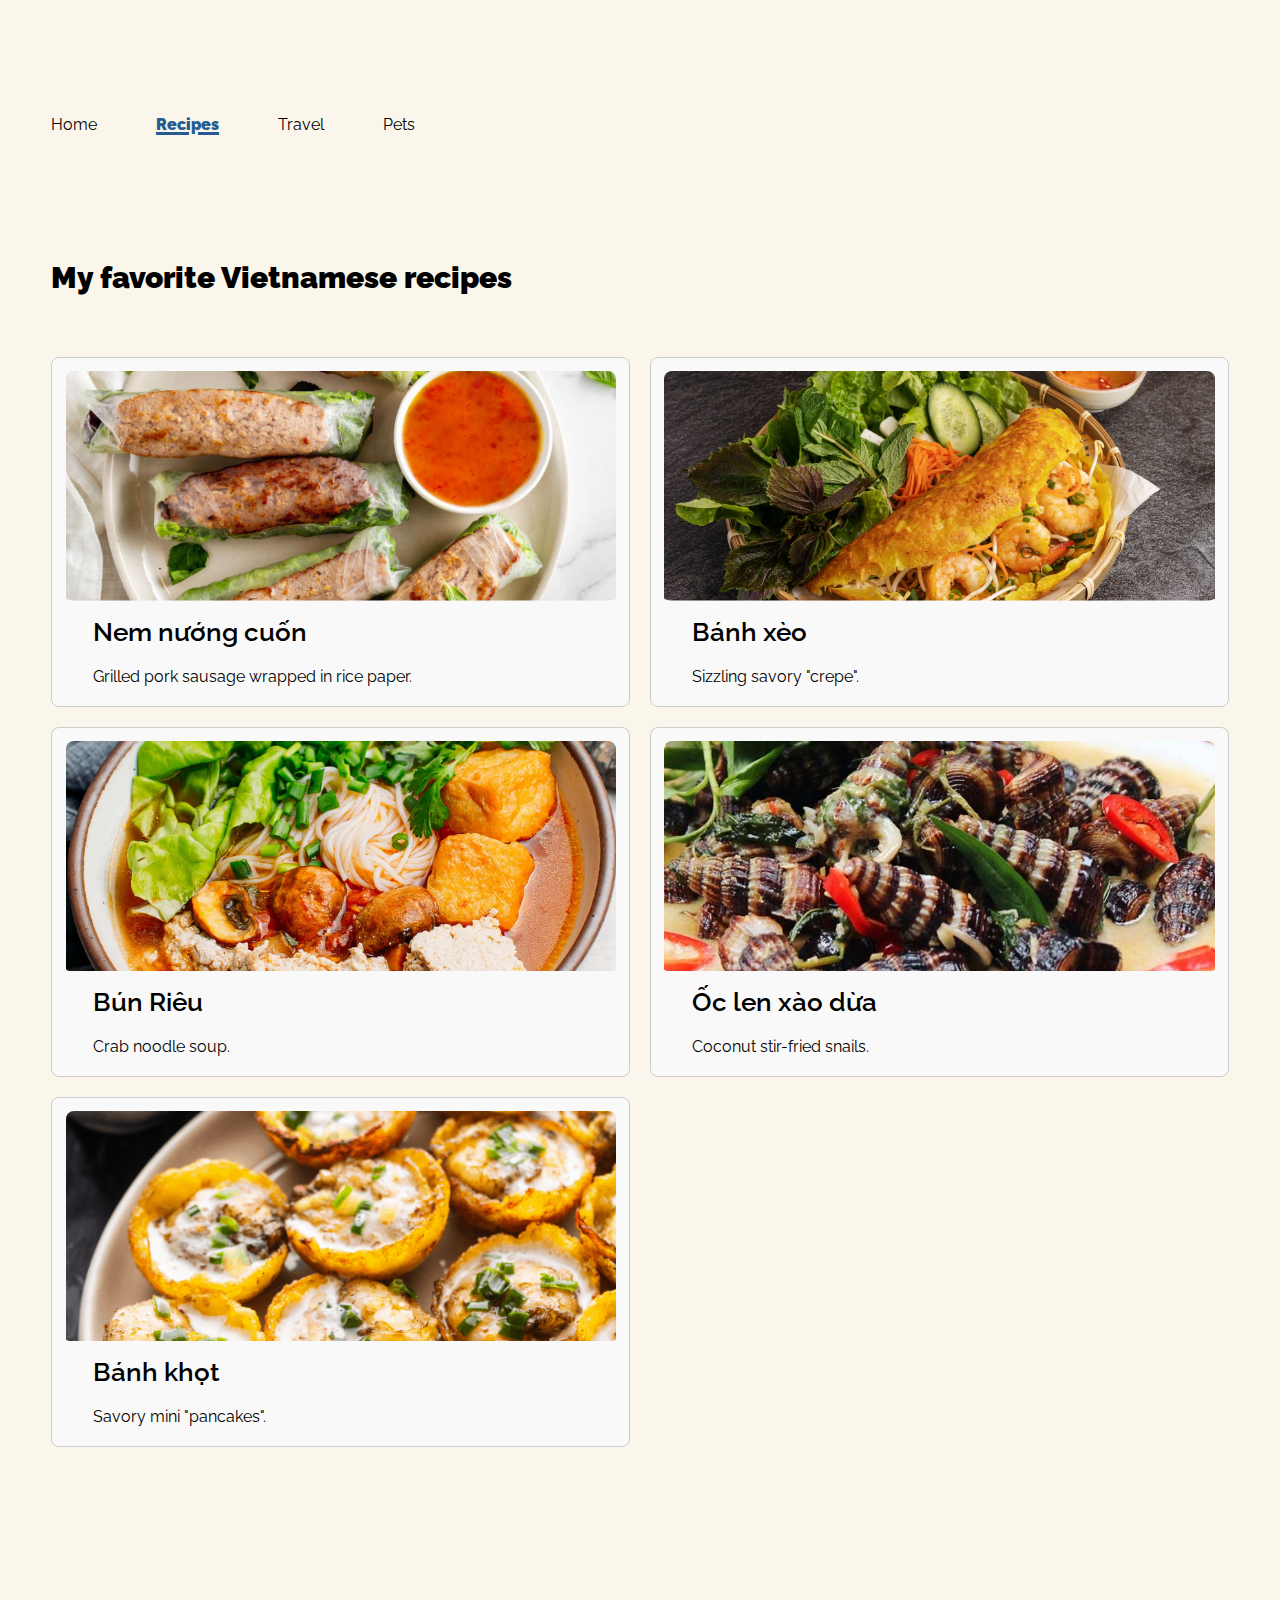
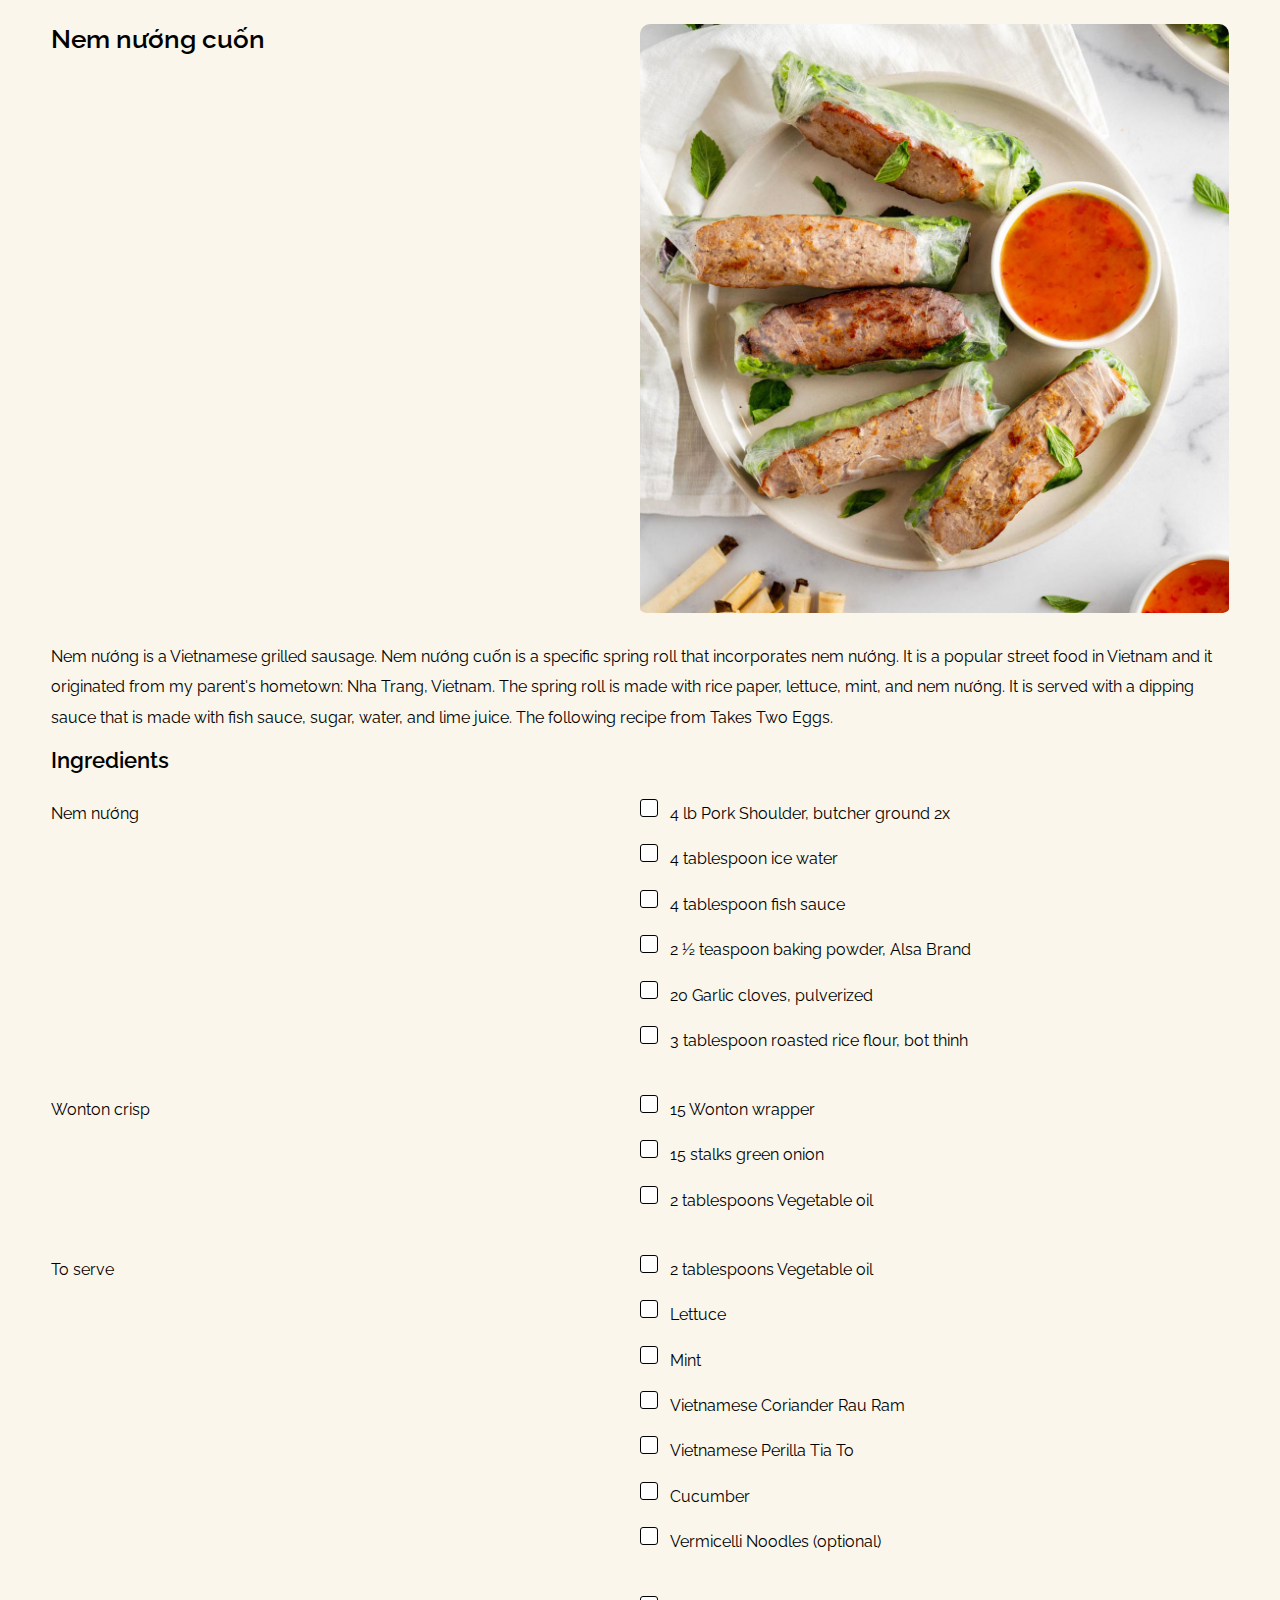
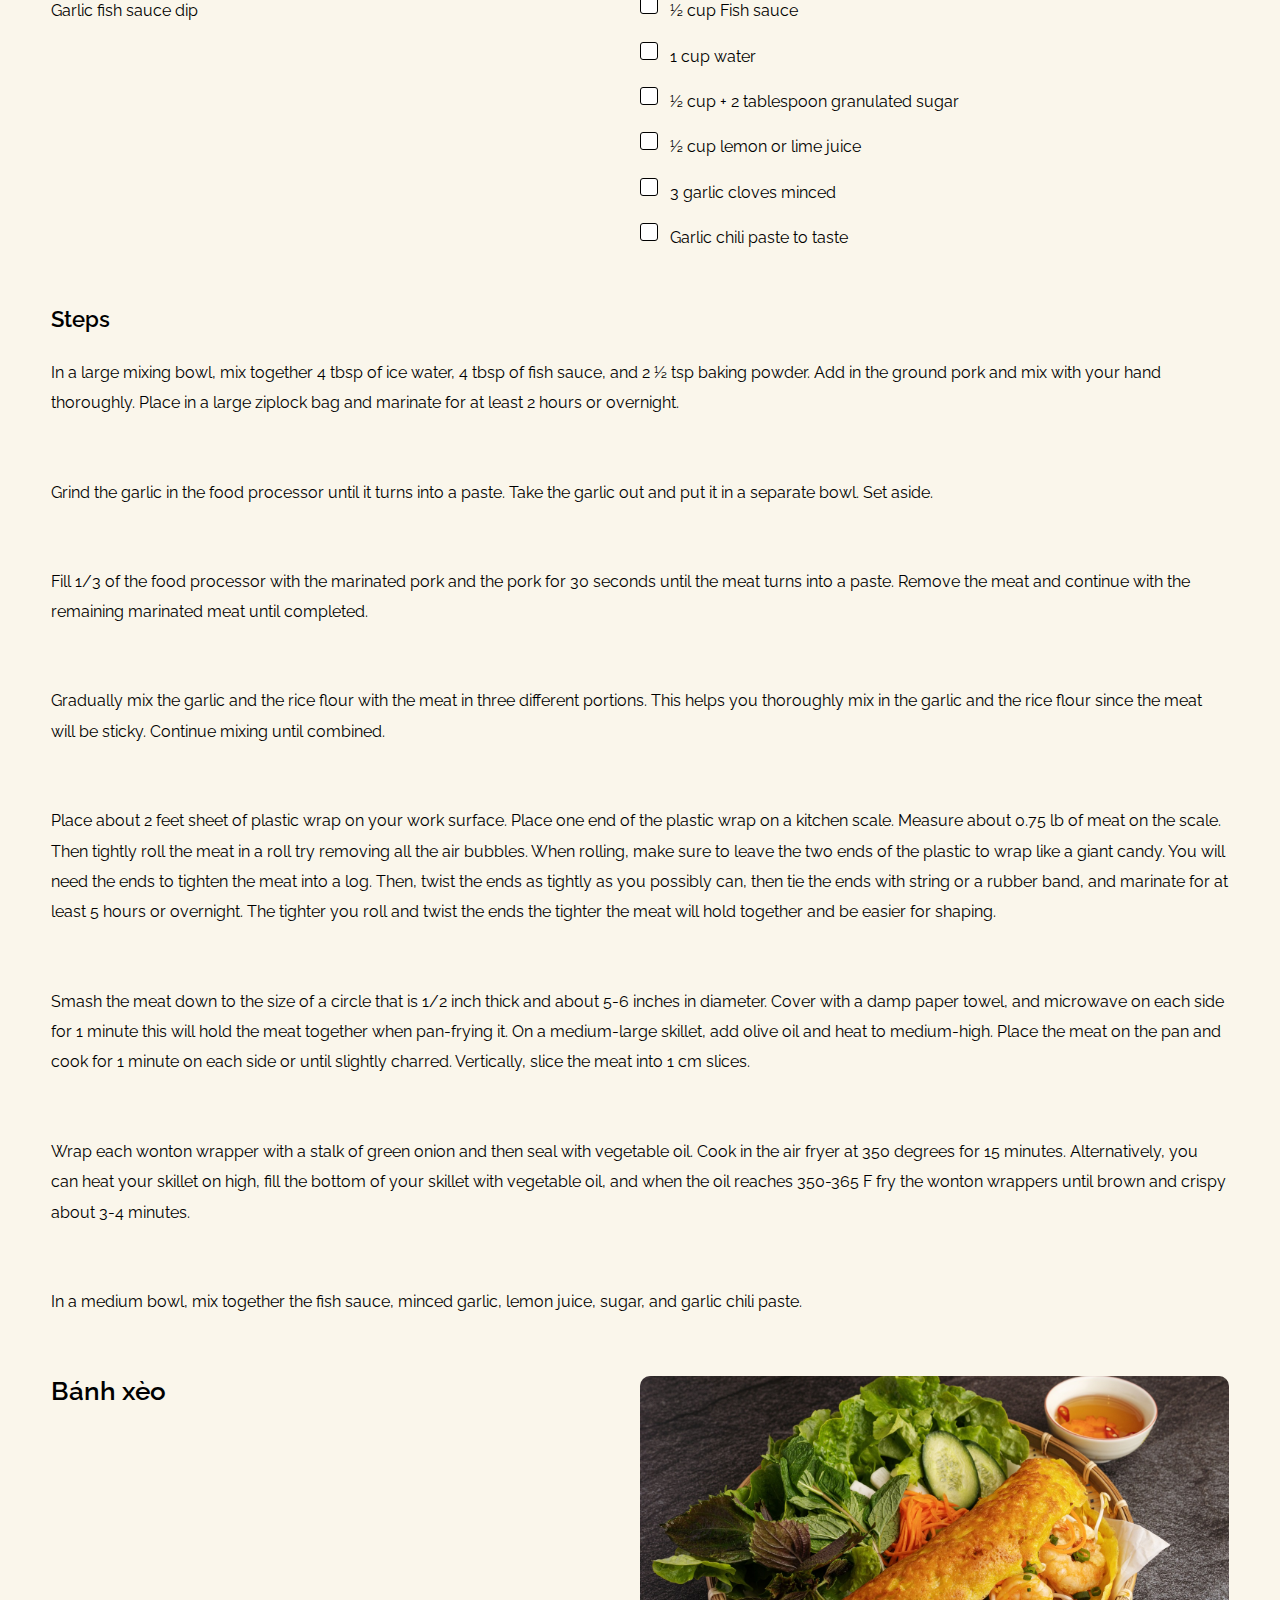
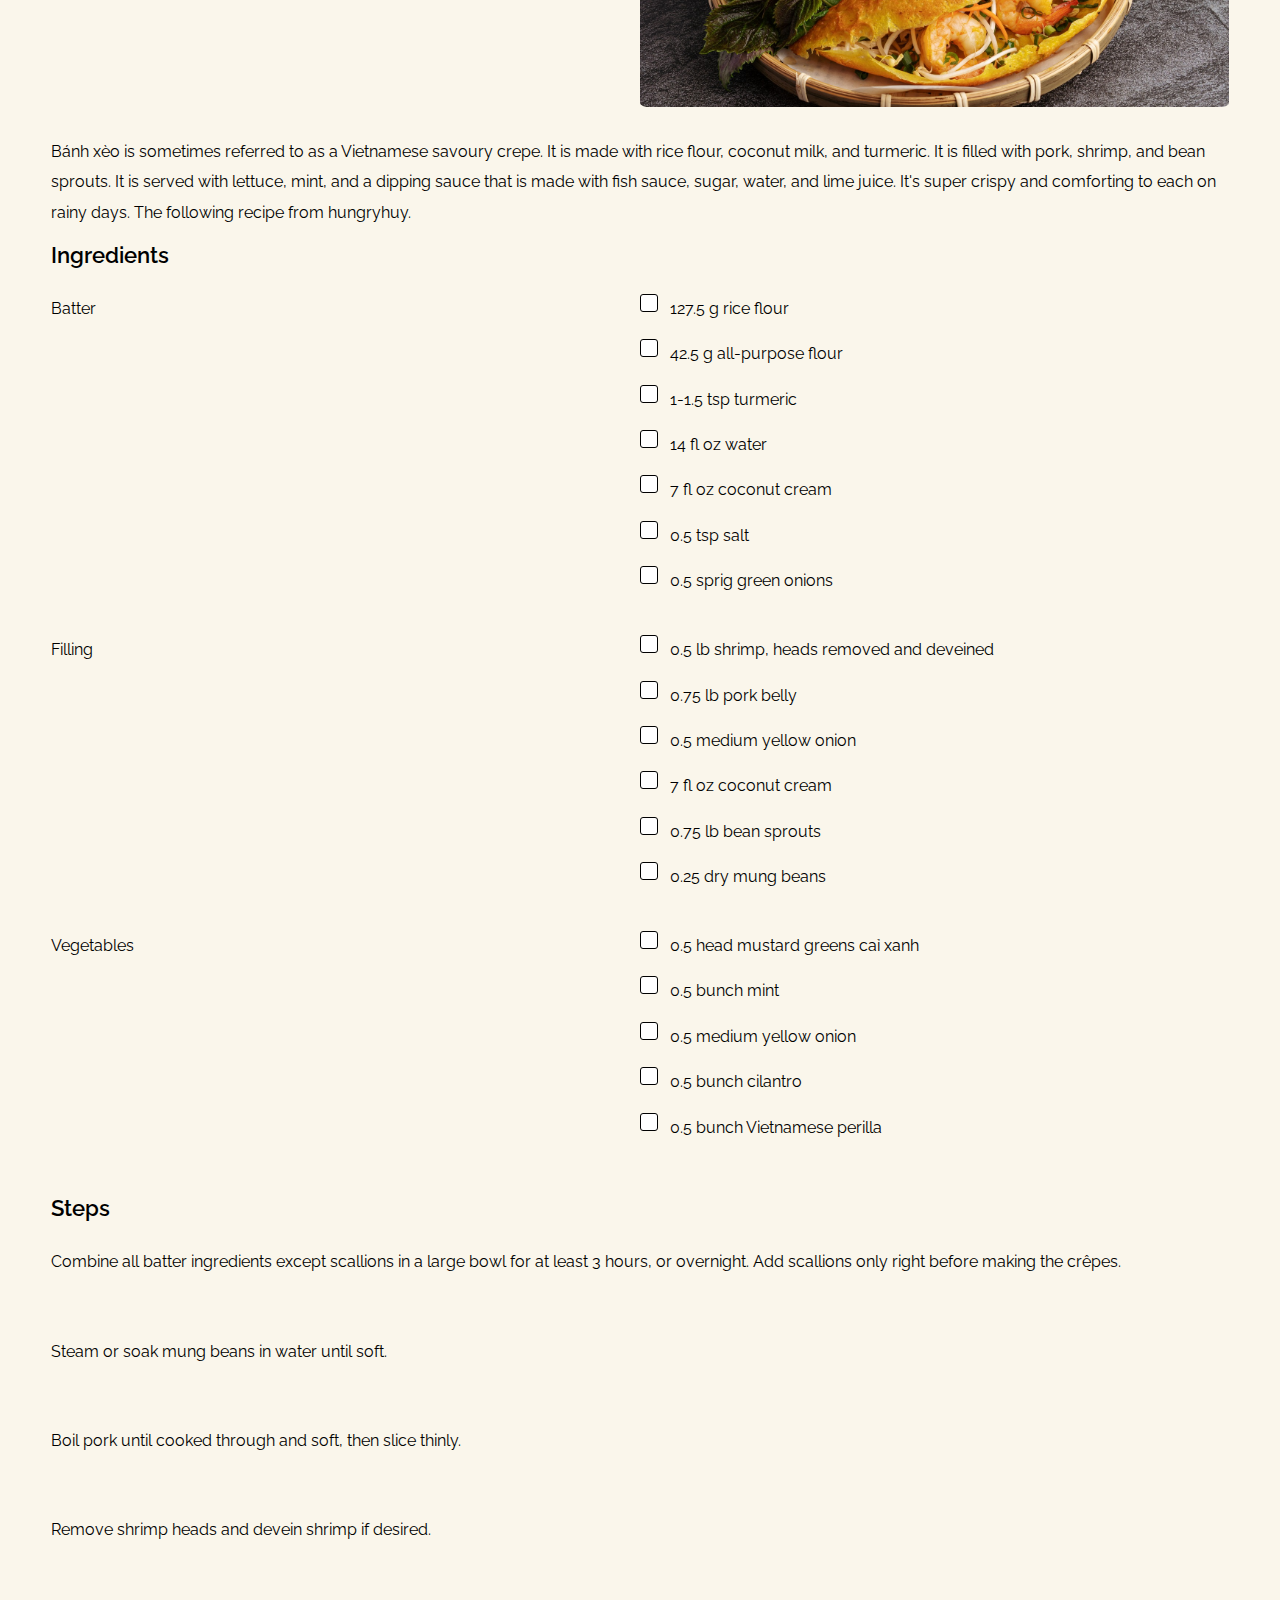
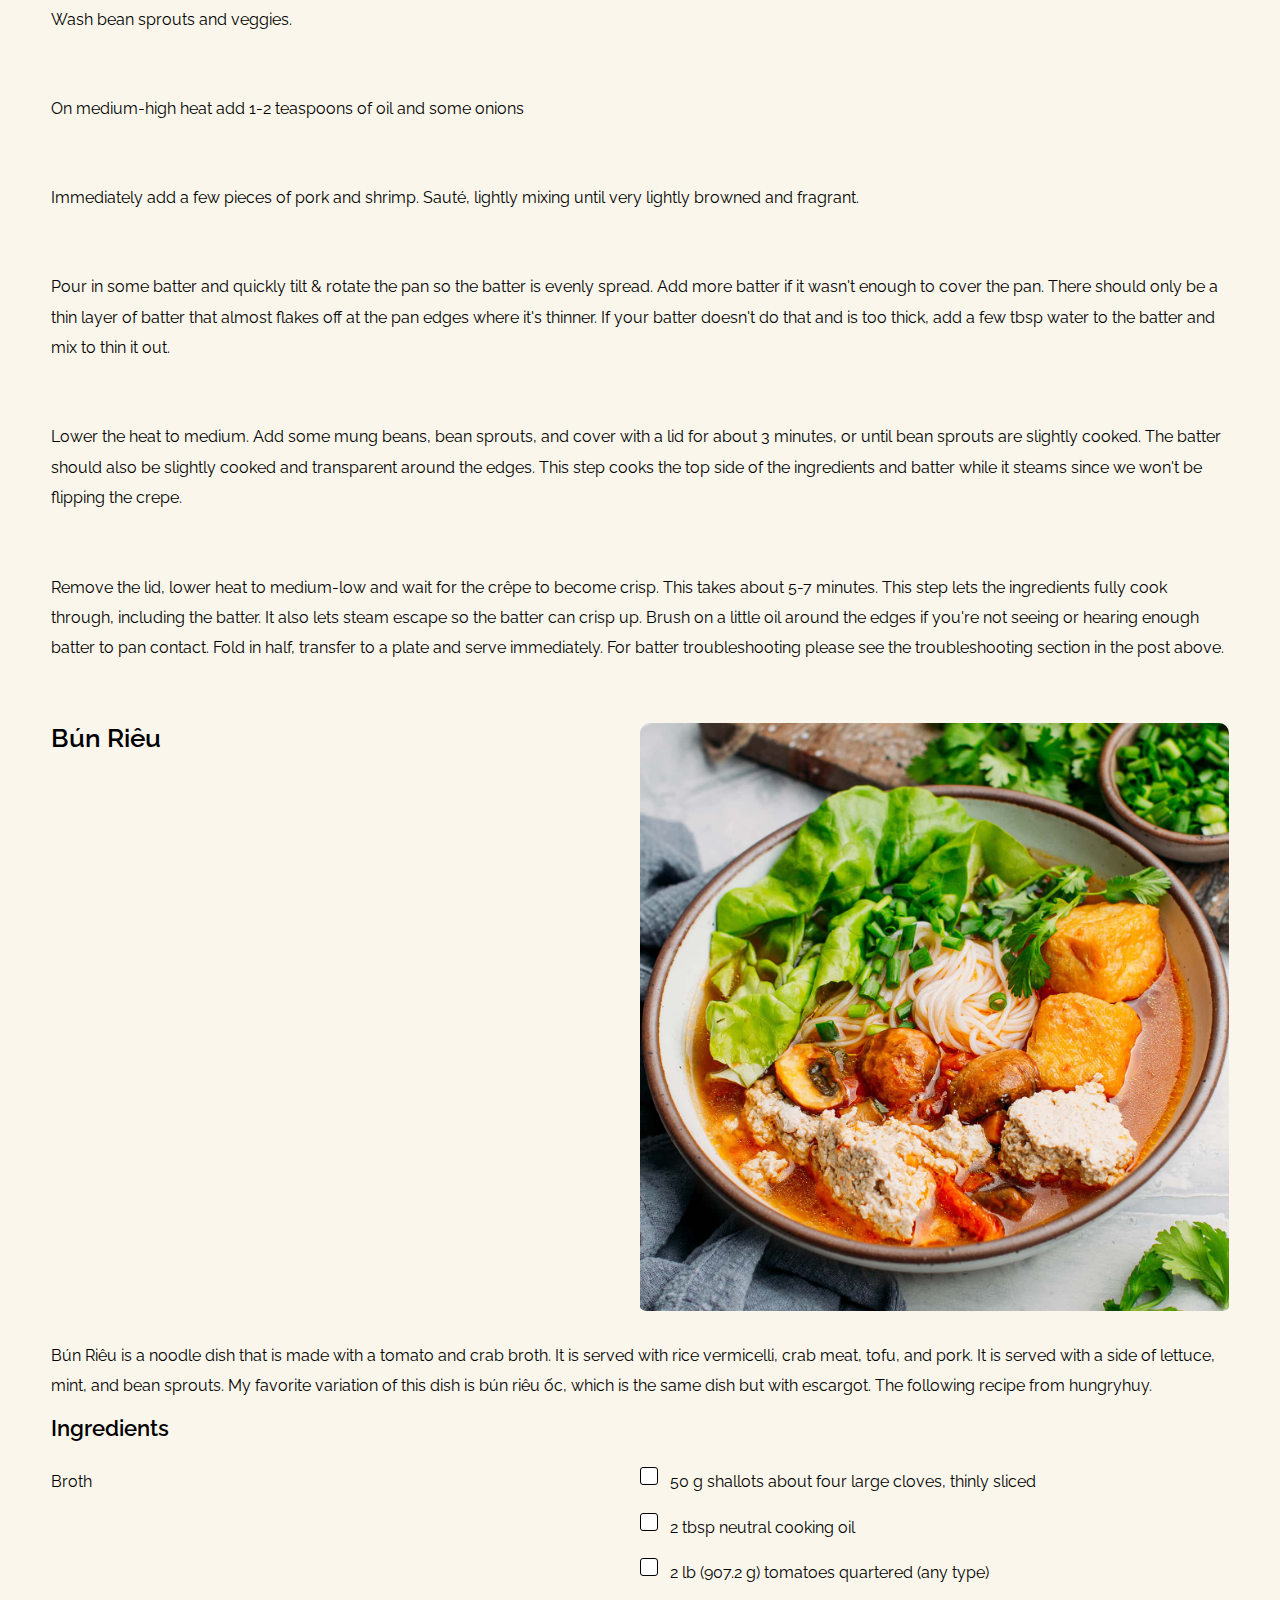
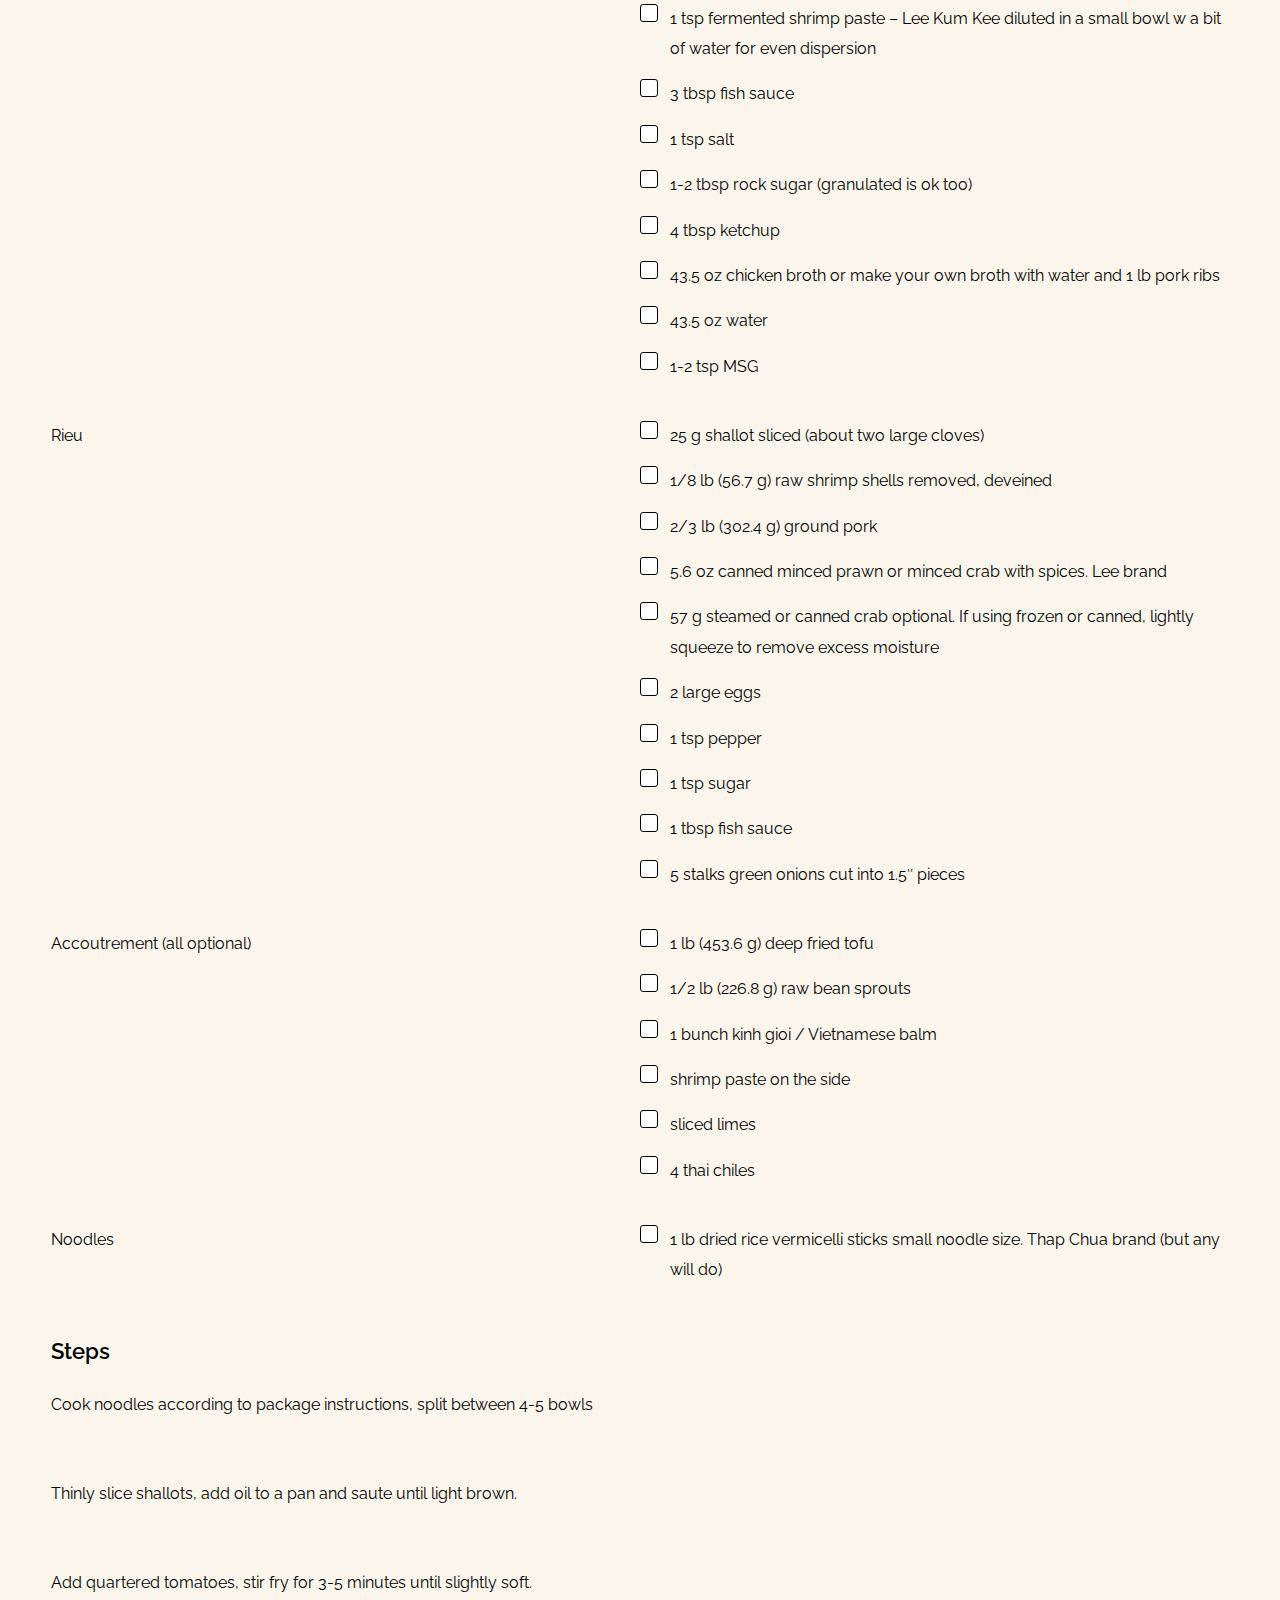
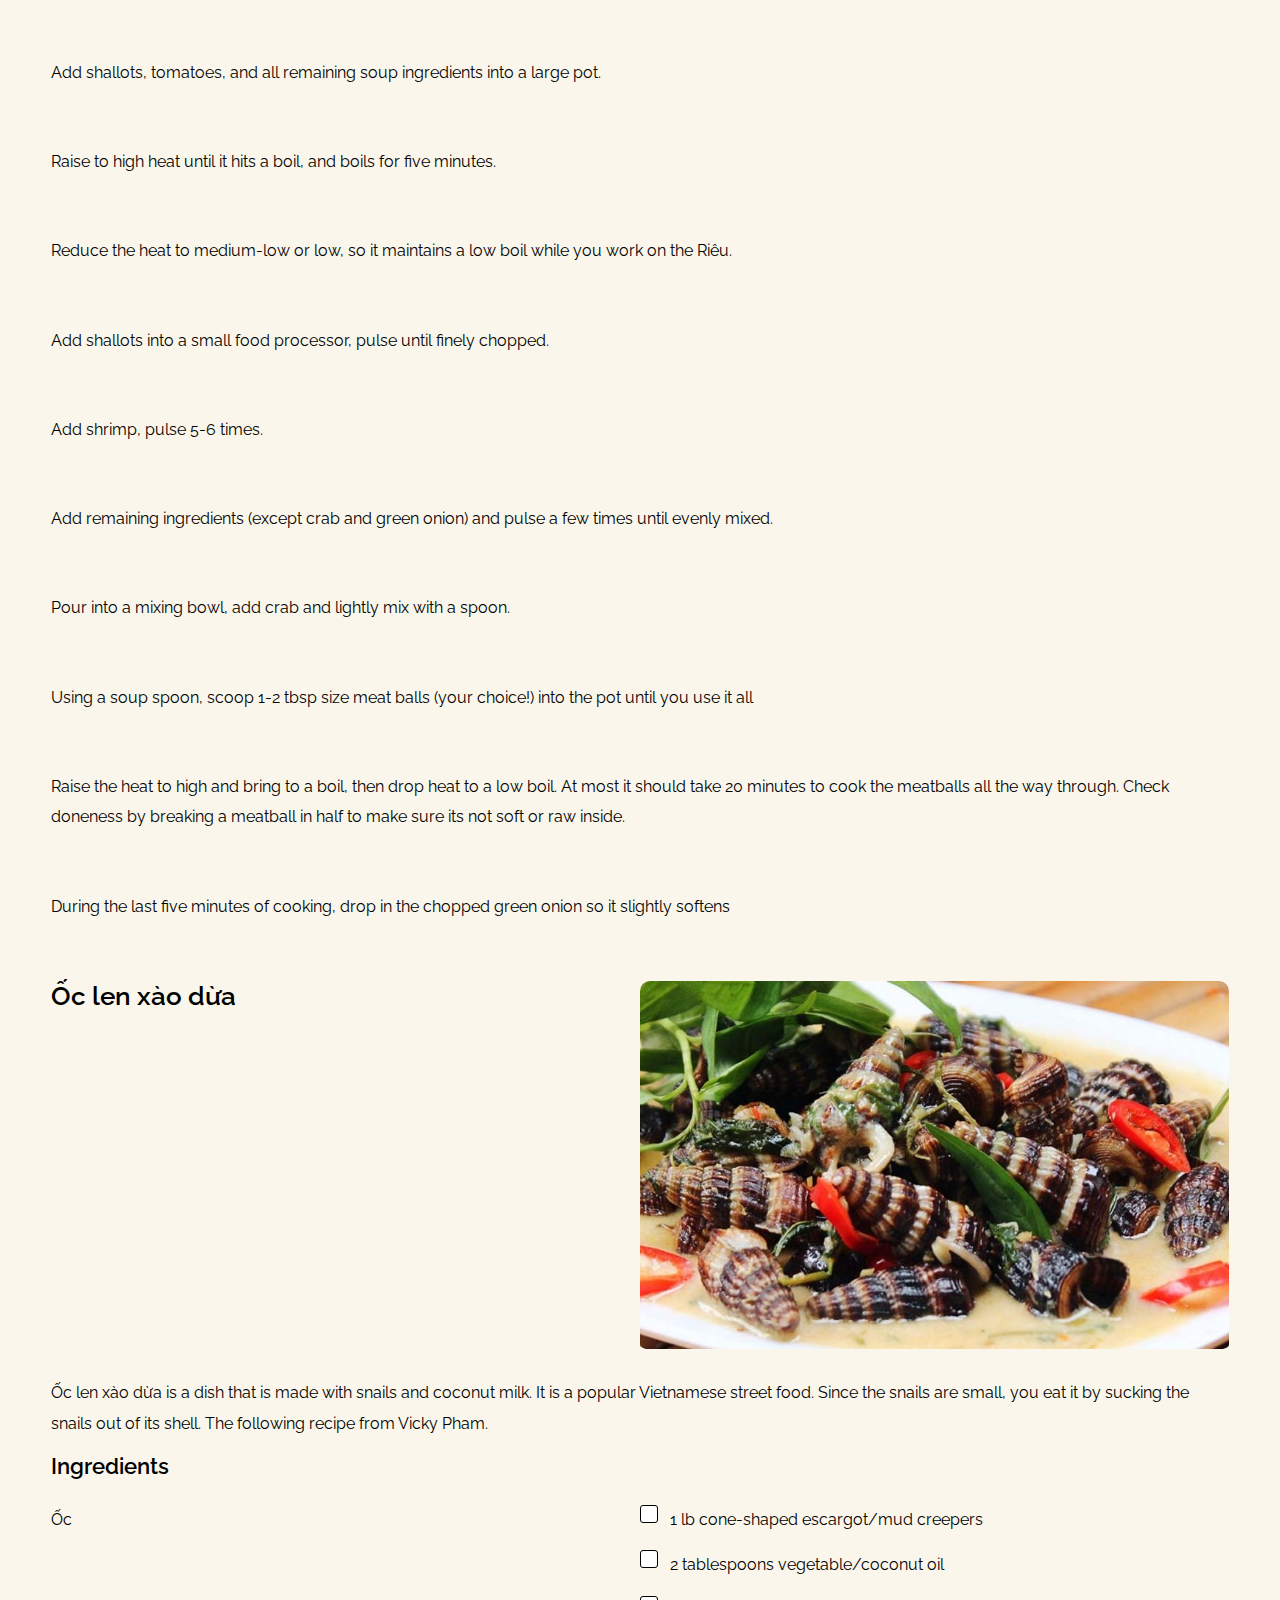
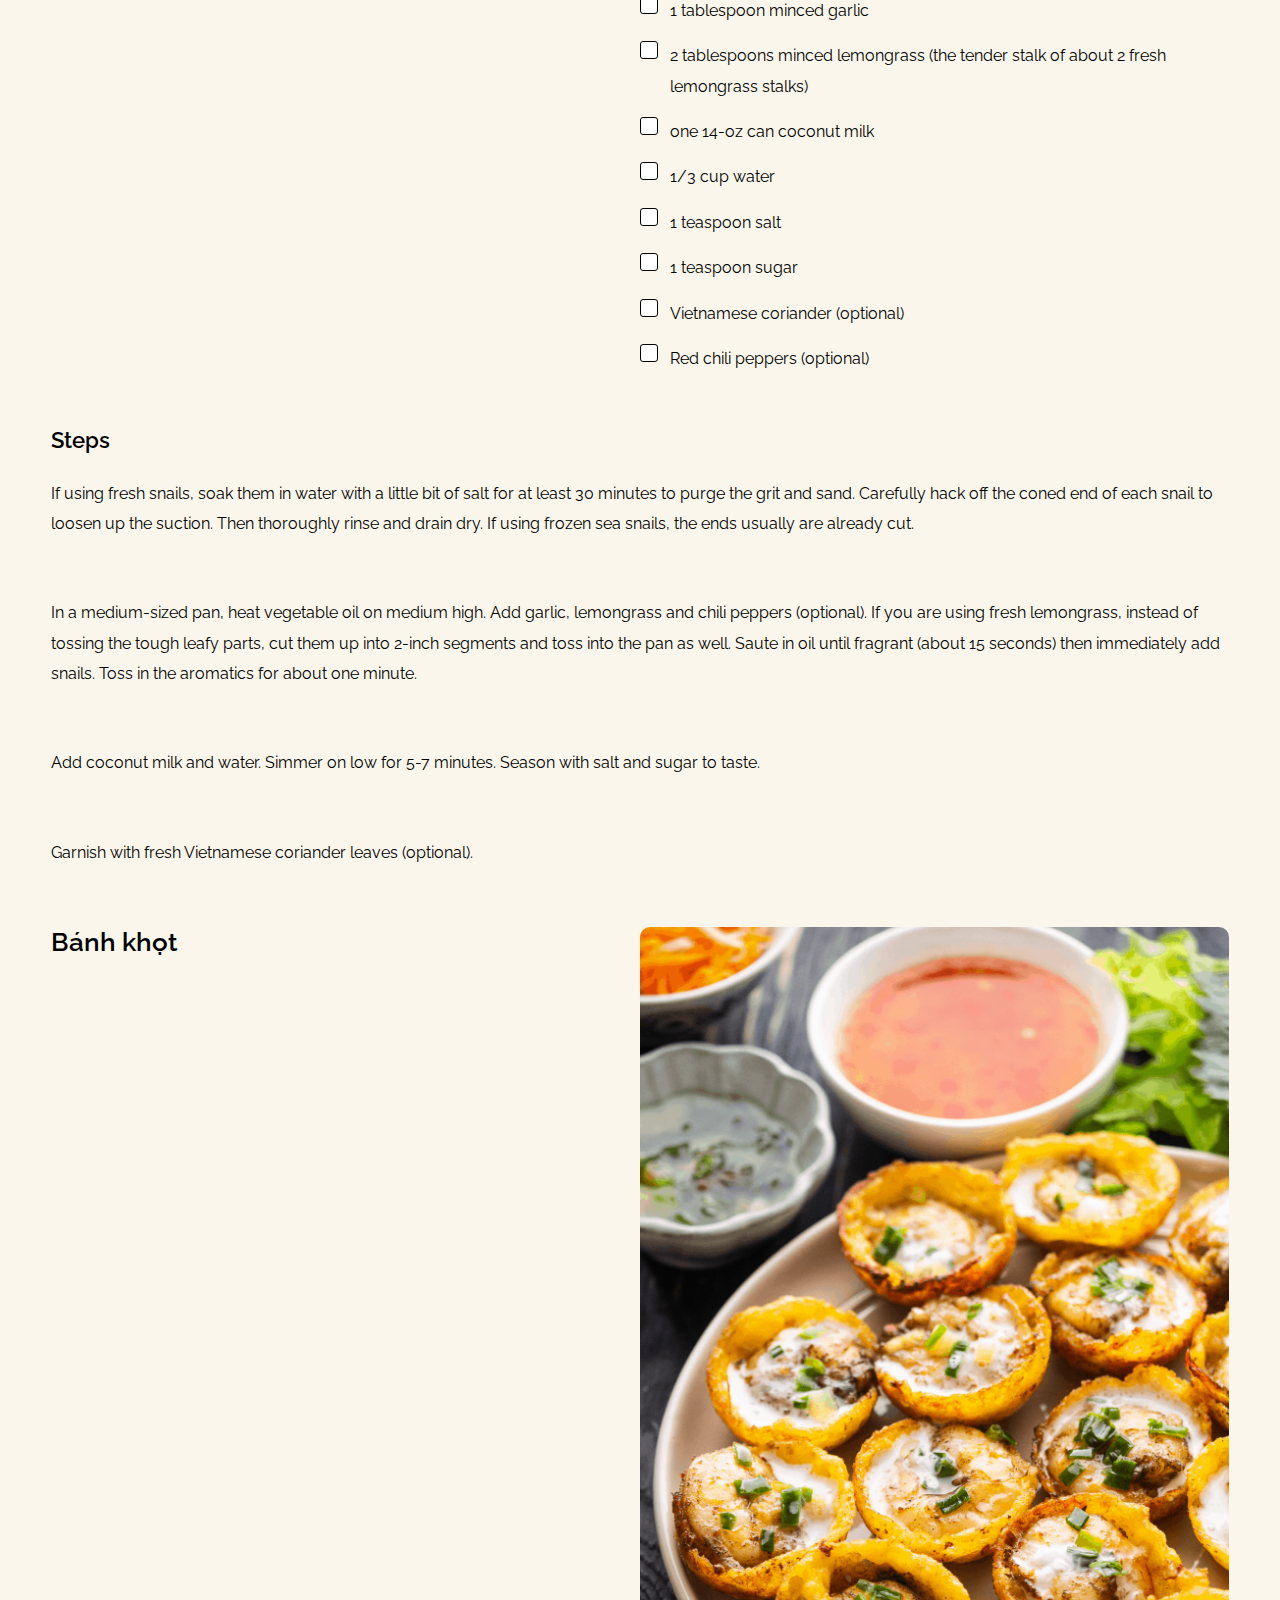
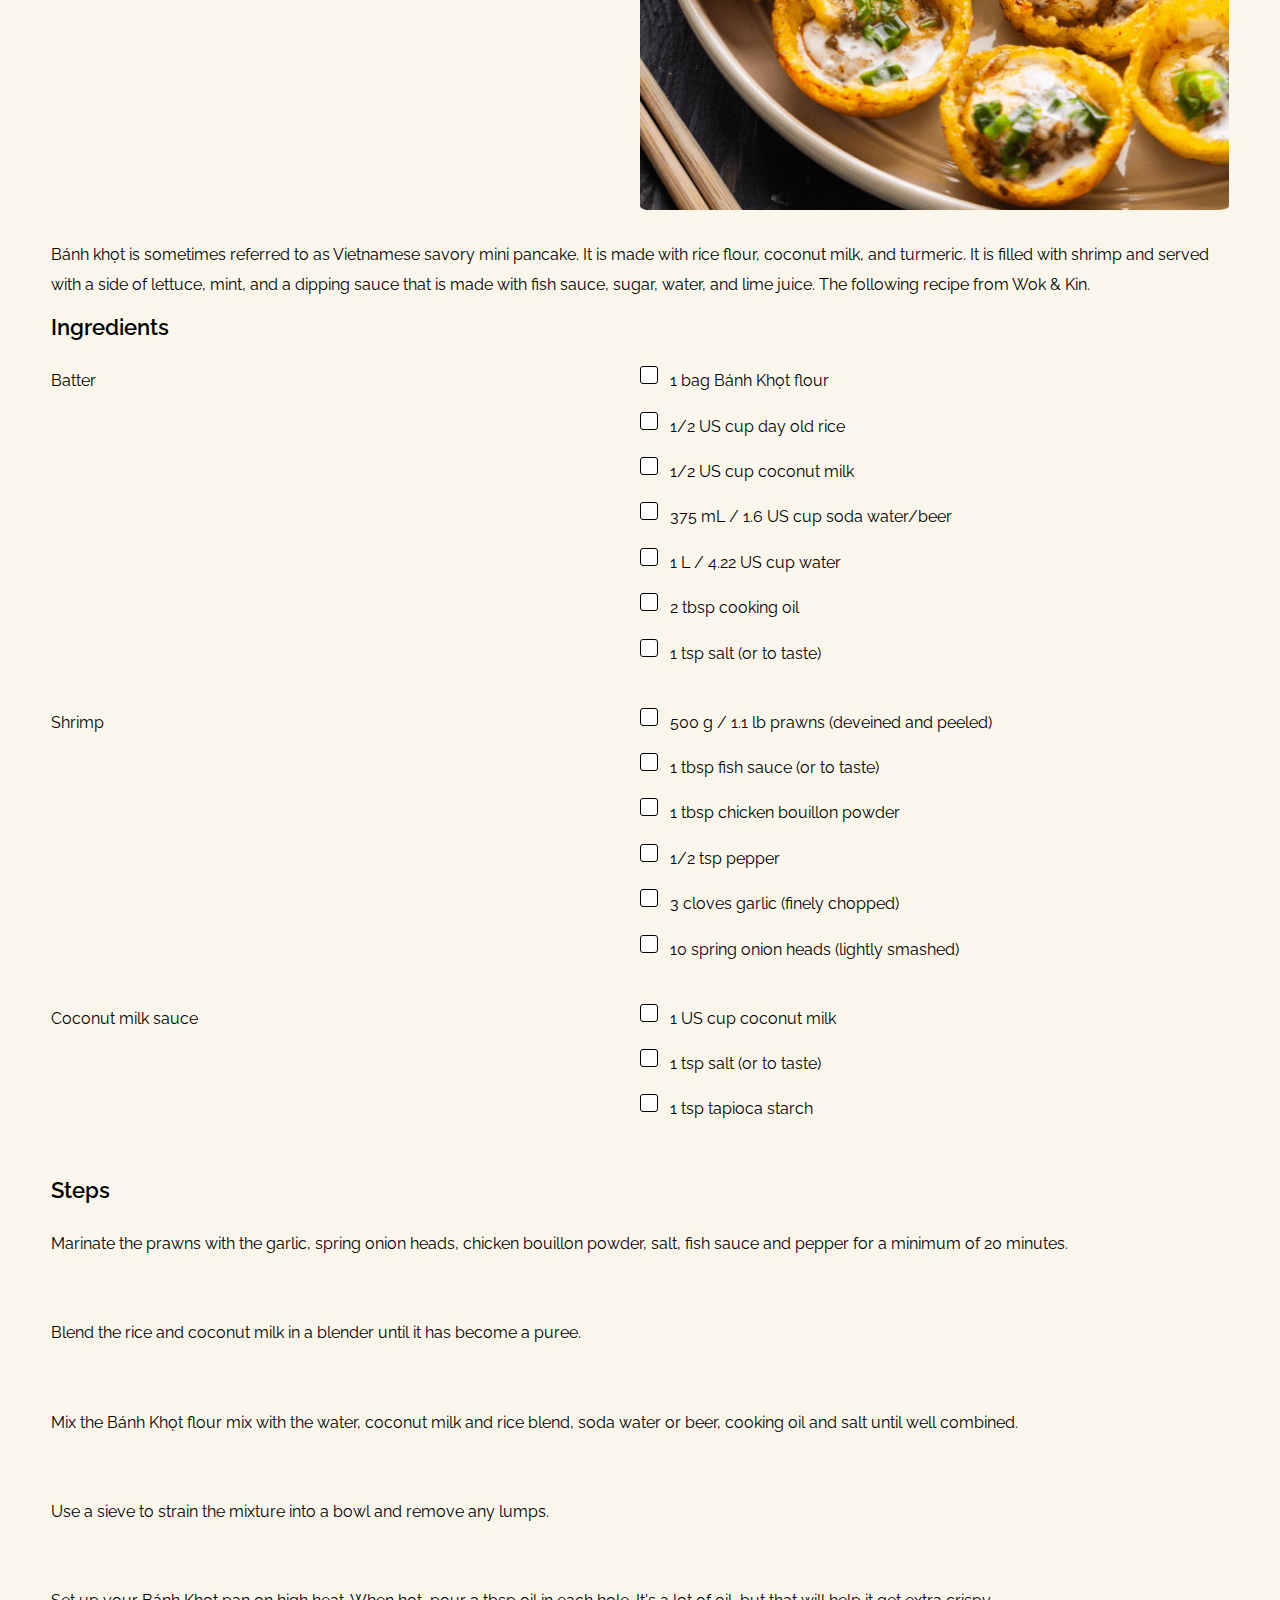
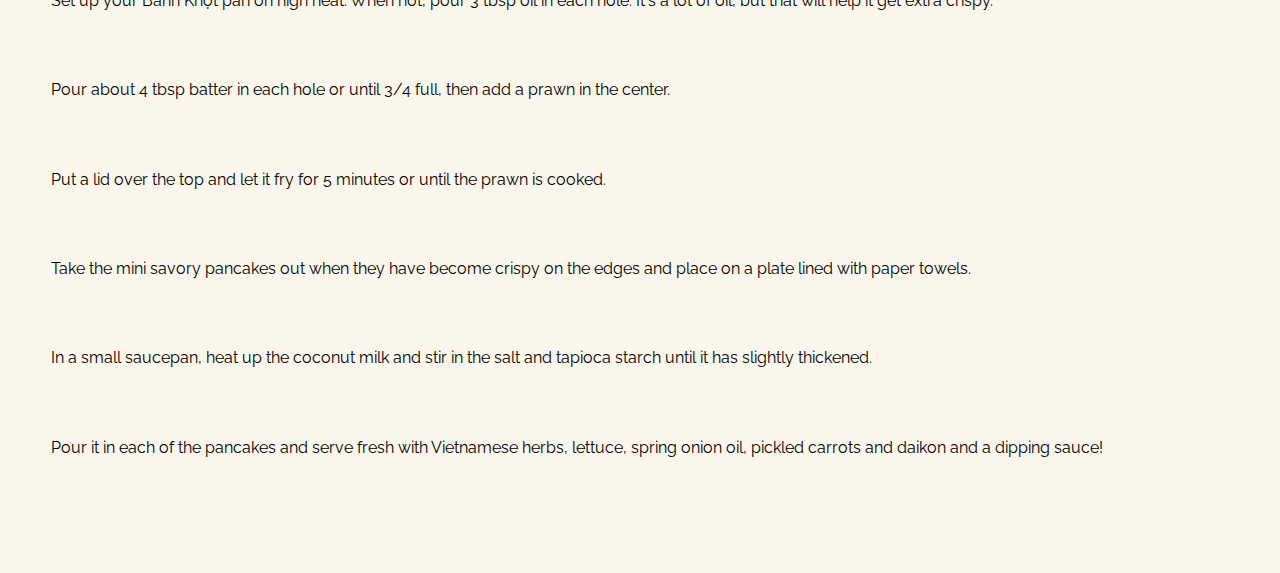
==== commit 6f8238f3: "Add files via upload" ====
--- a/recipes.html
+++ b/recipes.html
@@ -81,38 +81,40 @@
 
             <p>Nem nướng is a Vietnamese grilled sausage. Nem nướng cuốn is a specific spring roll that incorporates nem nướng. It is a popular street food in Vietnam and it originated from my parent's hometown: Nha Trang, Vietnam. The spring roll is made with rice paper, lettuce, mint, and nem nướng. It is served with a dipping sauce that is made with fish sauce, sugar, water, and lime juice. The following recipe from <a href="https://takestwoeggs.com/nem-nuong-cuon/">Takes Two Eggs</a>.</p>
 
-            <h3>Ingredients</h3>
-            <div class="recipe-desc">
-            <h4>Nem nướng</h4>
-            <label class="ingredients">
-                <label class="container">4 lb Pork Shoulder butcher ground 2x
-                    <input type="checkbox">
-                    <span class="checkmark"></span>
-                  </label>
-                  <label class="container">4 tablespoon ice water
-                    <input type="checkbox">
-                    <span class="checkmark"></span>
-                  </label>
-                  <label class="container">4 tablespoon fish sauce
-                    <input type="checkbox">
-                    <span class="checkmark"></span>
-                  </label>
-                  <label class="container">2 ½ teaspoon baking powder Alsa Brand
-                    <input type="checkbox">
-                    <span class="checkmark"></span>
-                  </label>
-                  <label class="container">20 Garlic cloves pulverized
-                    <input type="checkbox">
-                    <span class="checkmark"></span>
-                  </label>
-                  <label class="container">3 tablespoon roasted rice flour bot thinh
-                    <input type="checkbox">
-                    <span class="checkmark"></span>
-                  </div>
+    <h3>Ingredients</h3>
+<div class="recipe-desc">
+  <h4>Nem nướng</h4>
+  <span class="ingredients">
+    <label class="container">4 lb Pork Shoulder, butcher ground 2x
+      <input type="checkbox">
+      <span class="checkmark"></span>
+    </label>
+    <label class="container">4 tablespoon ice water
+      <input type="checkbox">
+      <span class="checkmark"></span>
+    </label>
+    <label class="container">4 tablespoon fish sauce
+      <input type="checkbox">
+      <span class="checkmark"></span>
+    </label>
+    <label class="container">2 ½ teaspoon baking powder, Alsa Brand
+      <input type="checkbox">
+      <span class="checkmark"></span>
+    </label>
+    <label class="container">20 Garlic cloves, pulverized
+      <input type="checkbox">
+      <span class="checkmark"></span>
+    </label>
+    <label class="container">3 tablespoon roasted rice flour, bot thinh
+      <input type="checkbox">
+      <span class="checkmark"></span>
+    </label>
+  </span>
+</div>
 
             <div class="recipe-desc">
             <h4>Wonton crisp</h4>
-            <label class="ingredients">
+            <span class="ingredients">
                 <label class="container">15 Wonton wrapper
                     <input type="checkbox">
                     <span class="checkmark"></span>
@@ -129,7 +131,7 @@
 
             <div class="recipe-desc">
             <h4>To serve</h4>
-            <label class="ingredients">
+            <span class="ingredients">
                 <label class="container">2 tablespoons Vegetable oil
                     <input type="checkbox">
                     <span class="checkmark"></span>
@@ -162,7 +164,7 @@
 
             <div class="recipe-desc">
             <h4>Garlic fish sauce dip</h4>
-            <label class="ingredients">
+            <span class="ingredients">
                 <label class="container">½ cup Fish sauce
                     <input type="checkbox">
                     <span class="checkmark"></span>
@@ -214,7 +216,7 @@
             <h3>Ingredients</h3>
             <div class="recipe-desc">
                 <h4>Batter</h4>
-                <label class="ingredients">
+                <span class="ingredients">
                     <label class="container">127.5 g rice flour
                         <input type="checkbox">
                         <span class="checkmark"></span>
@@ -247,7 +249,7 @@
 
                 <div class="recipe-desc">
                     <h4>Filling</h4>
-                    <label class="ingredients">
+                    <span class="ingredients">
                         <label class="container">0.5 lb shrimp, heads removed and deveined
                             <input type="checkbox">
                             <span class="checkmark"></span>
@@ -276,7 +278,7 @@
 
                     <div class="recipe-desc">
                         <h4>Vegetables</h4>
-                        <label class="ingredients">
+                        <span class="ingredients">
                             <label class="container">0.5 head mustard greens caỉ xanh
                                 <input type="checkbox">
                                 <span class="checkmark"></span>
@@ -336,7 +338,7 @@
             <h3>Ingredients</h3>
             <div class="recipe-desc">
                 <h4>Broth</h4>
-                <label class="ingredients">
+                <span class="ingredients">
                     <label class="container">50 g shallots about four large cloves, thinly sliced
                         <input type="checkbox">
                         <span class="checkmark"></span>
@@ -384,7 +386,7 @@
                 </div>
             <div class="recipe-desc">
                 <h4>Rieu</h4>
-                <label class="ingredients">
+                <span class="ingredients">
                     <label class="container">25 g shallot sliced (about two large cloves)
                         <input type="checkbox">
                         <span class="checkmark"></span>
@@ -429,7 +431,7 @@
 
                 <div class="recipe-desc">
                     <h4>Accoutrement (all optional)</h4>
-                    <label class="ingredients">
+                    <span class="ingredients">
                         <label class="container">1 lb (453.6 g) deep fried tofu
                             <input type="checkbox">
                             <span class="checkmark"></span>
@@ -505,7 +507,7 @@
             <h3>Ingredients</h3>
             <div class="recipe-desc">
             <h4>Ốc</h4>
-                <label class="ingredients">
+                <span class="ingredients">
                     <label class="container">1 lb cone-shaped escargot/mud creepers
                         <input type="checkbox">
                         <span class="checkmark"></span>
@@ -572,7 +574,7 @@
             <h3>Ingredients</h3>
             <div class="recipe-desc">
             <h4>Batter</h4>
-            <label class="ingredients">
+            <span class="ingredients">
                 <label class="container">1 bag Bánh Khọt flour
                     <input type="checkbox">
                     <span class="checkmark"></span>
@@ -606,7 +608,7 @@
 
             <div class="recipe-desc">
             <h4>Shrimp</h4>
-            <label class="ingredients">
+            <span class="ingredients">
                 <label class="container">500 g / 1.1 lb prawns (deveined and peeled)
                     <input type="checkbox">
                     <span class="checkmark"></span>
@@ -632,10 +634,10 @@
                     <span class="checkmark"></span>
                   </label>
                 </div>
-            
+
             <div class="recipe-desc">
             <h4>Coconut milk sauce</h4>
-            <label class="ingredients">
+            <span class="ingredients">
                 <label class="container">1 US cup coconut milk
                     <input type="checkbox">
                     <span class="checkmark"></span>
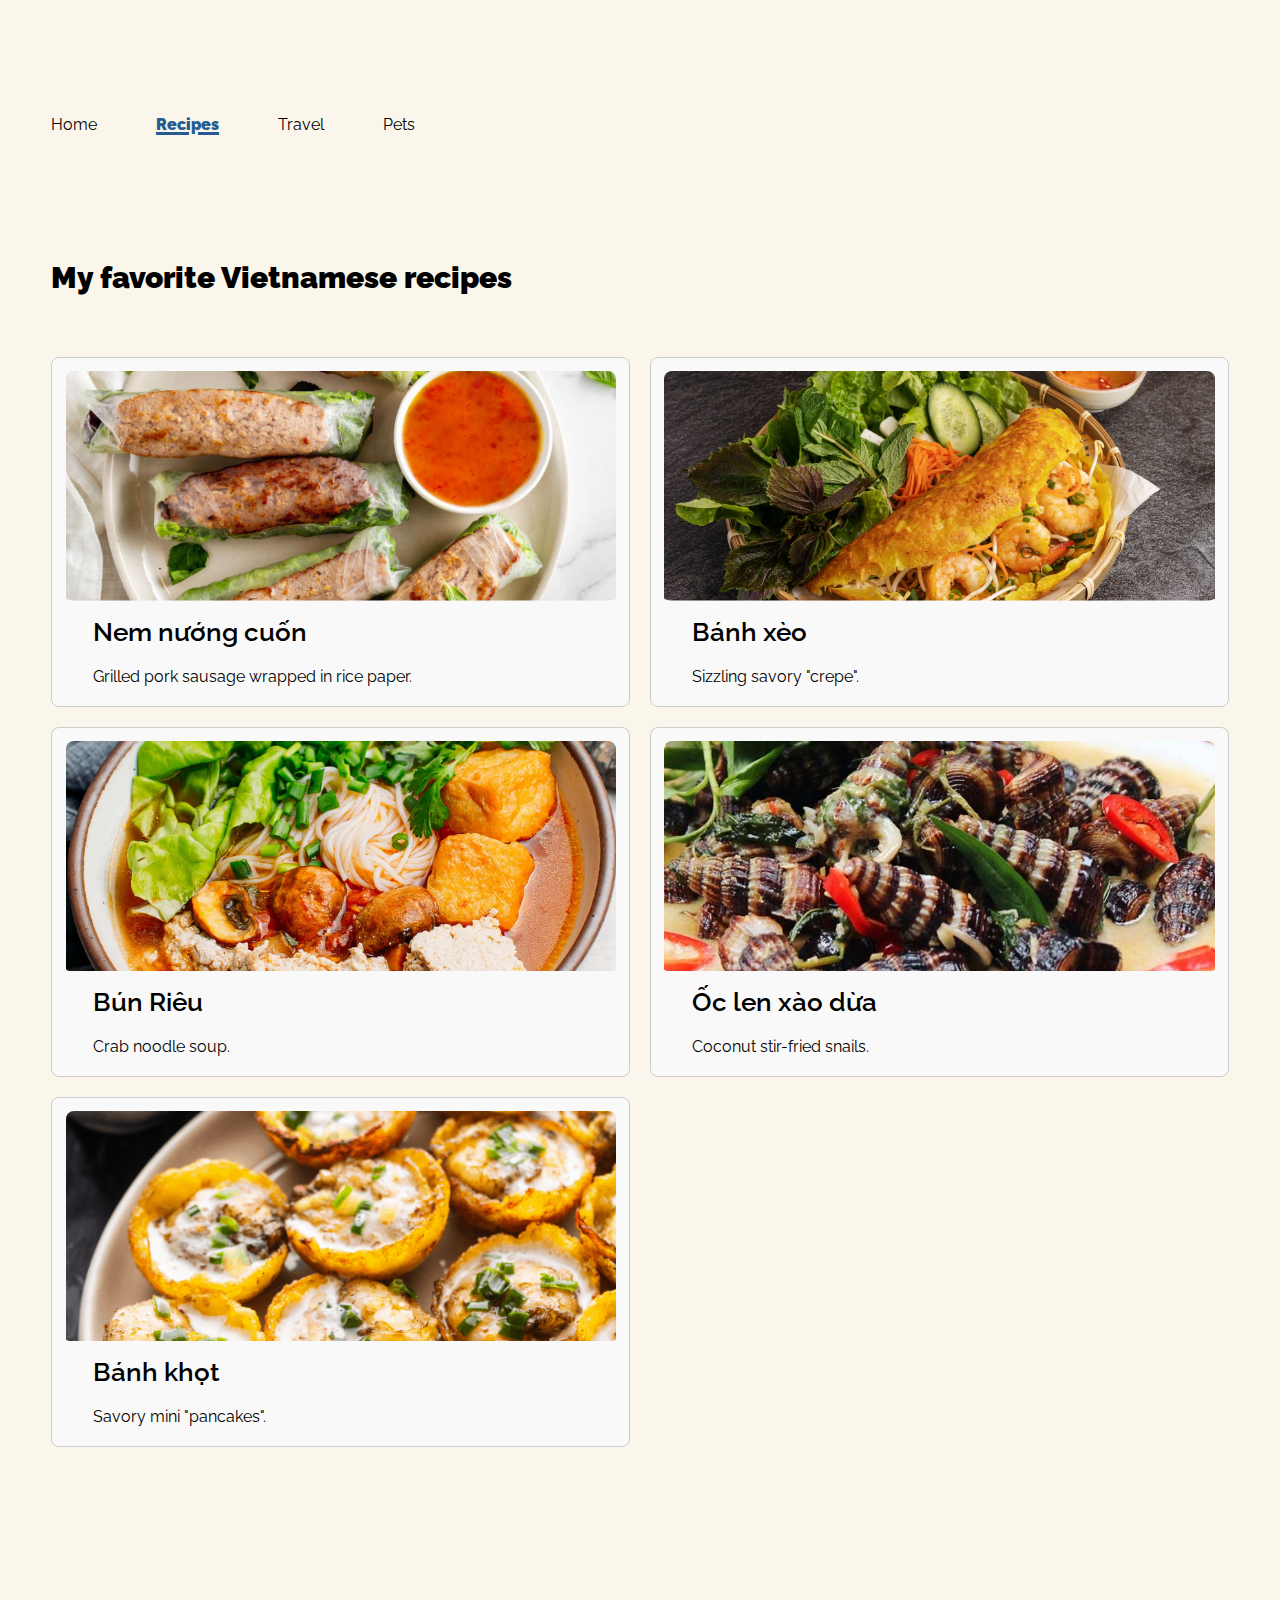
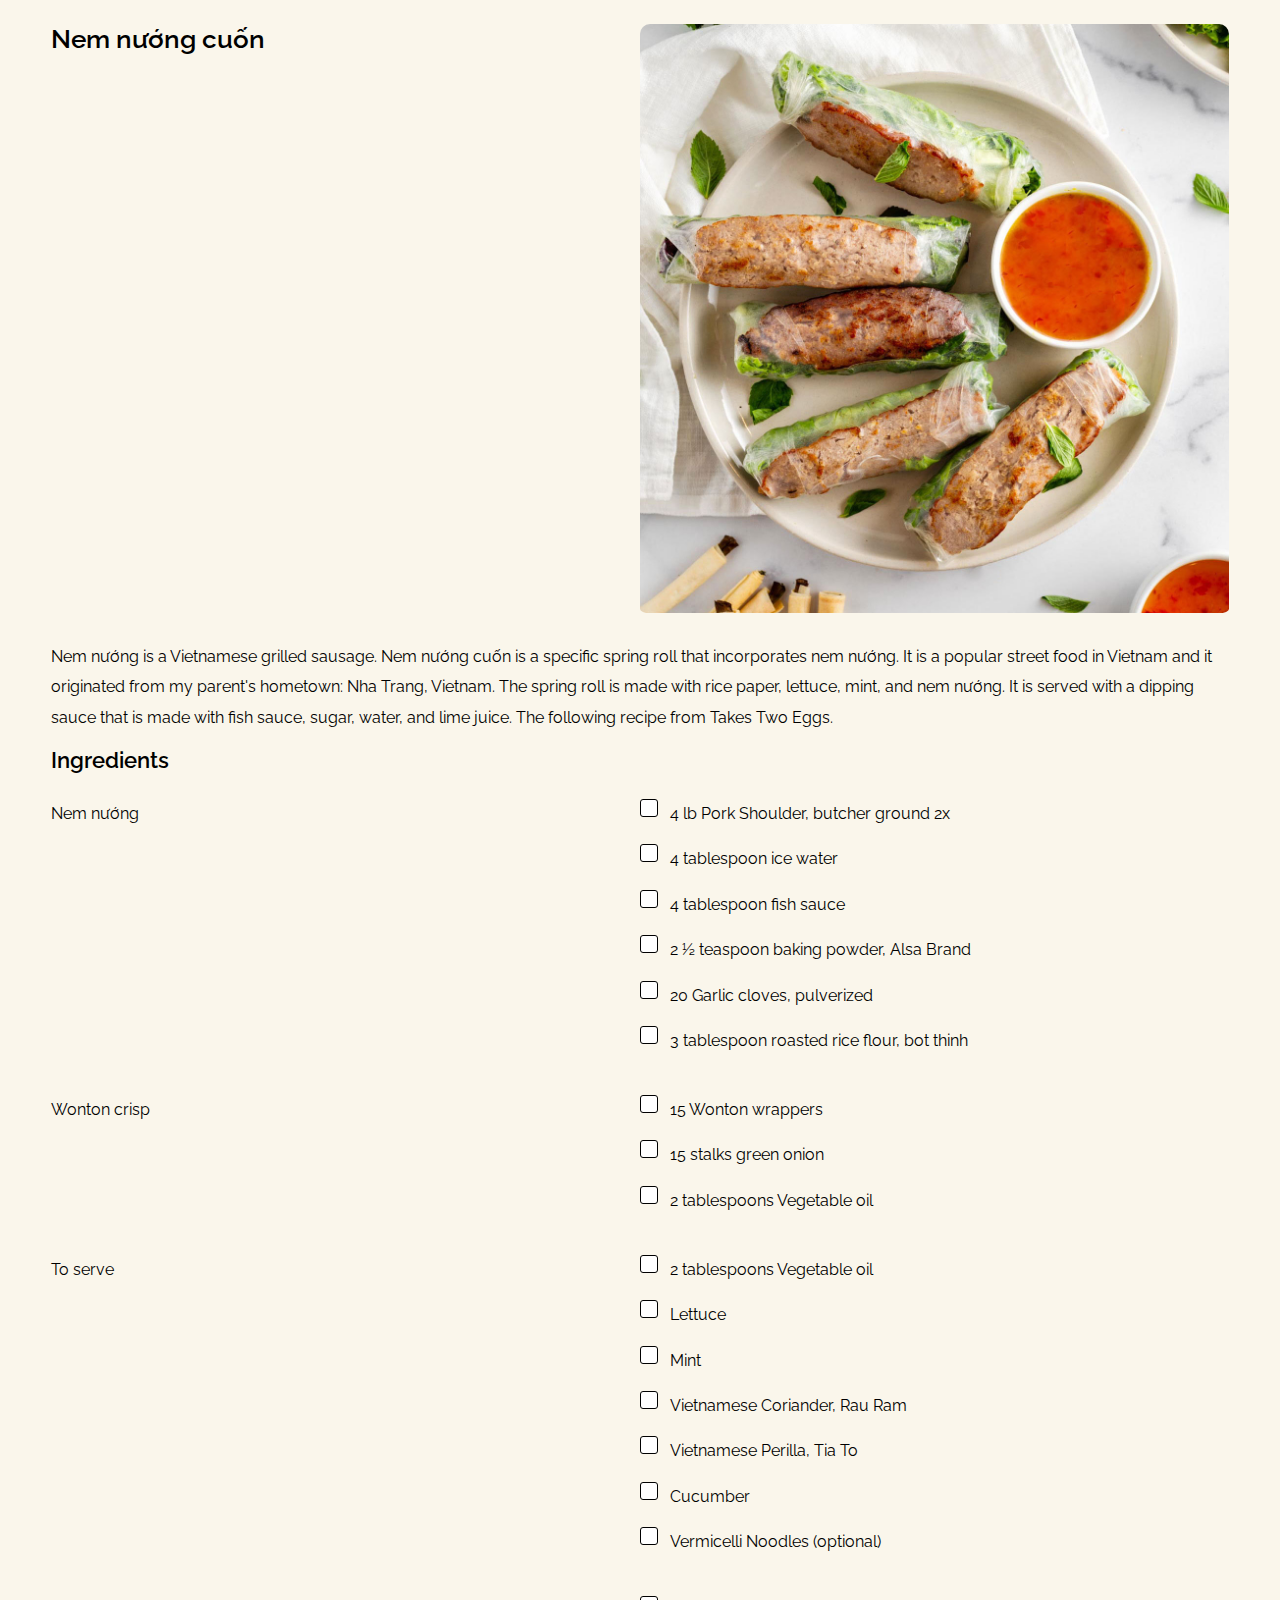
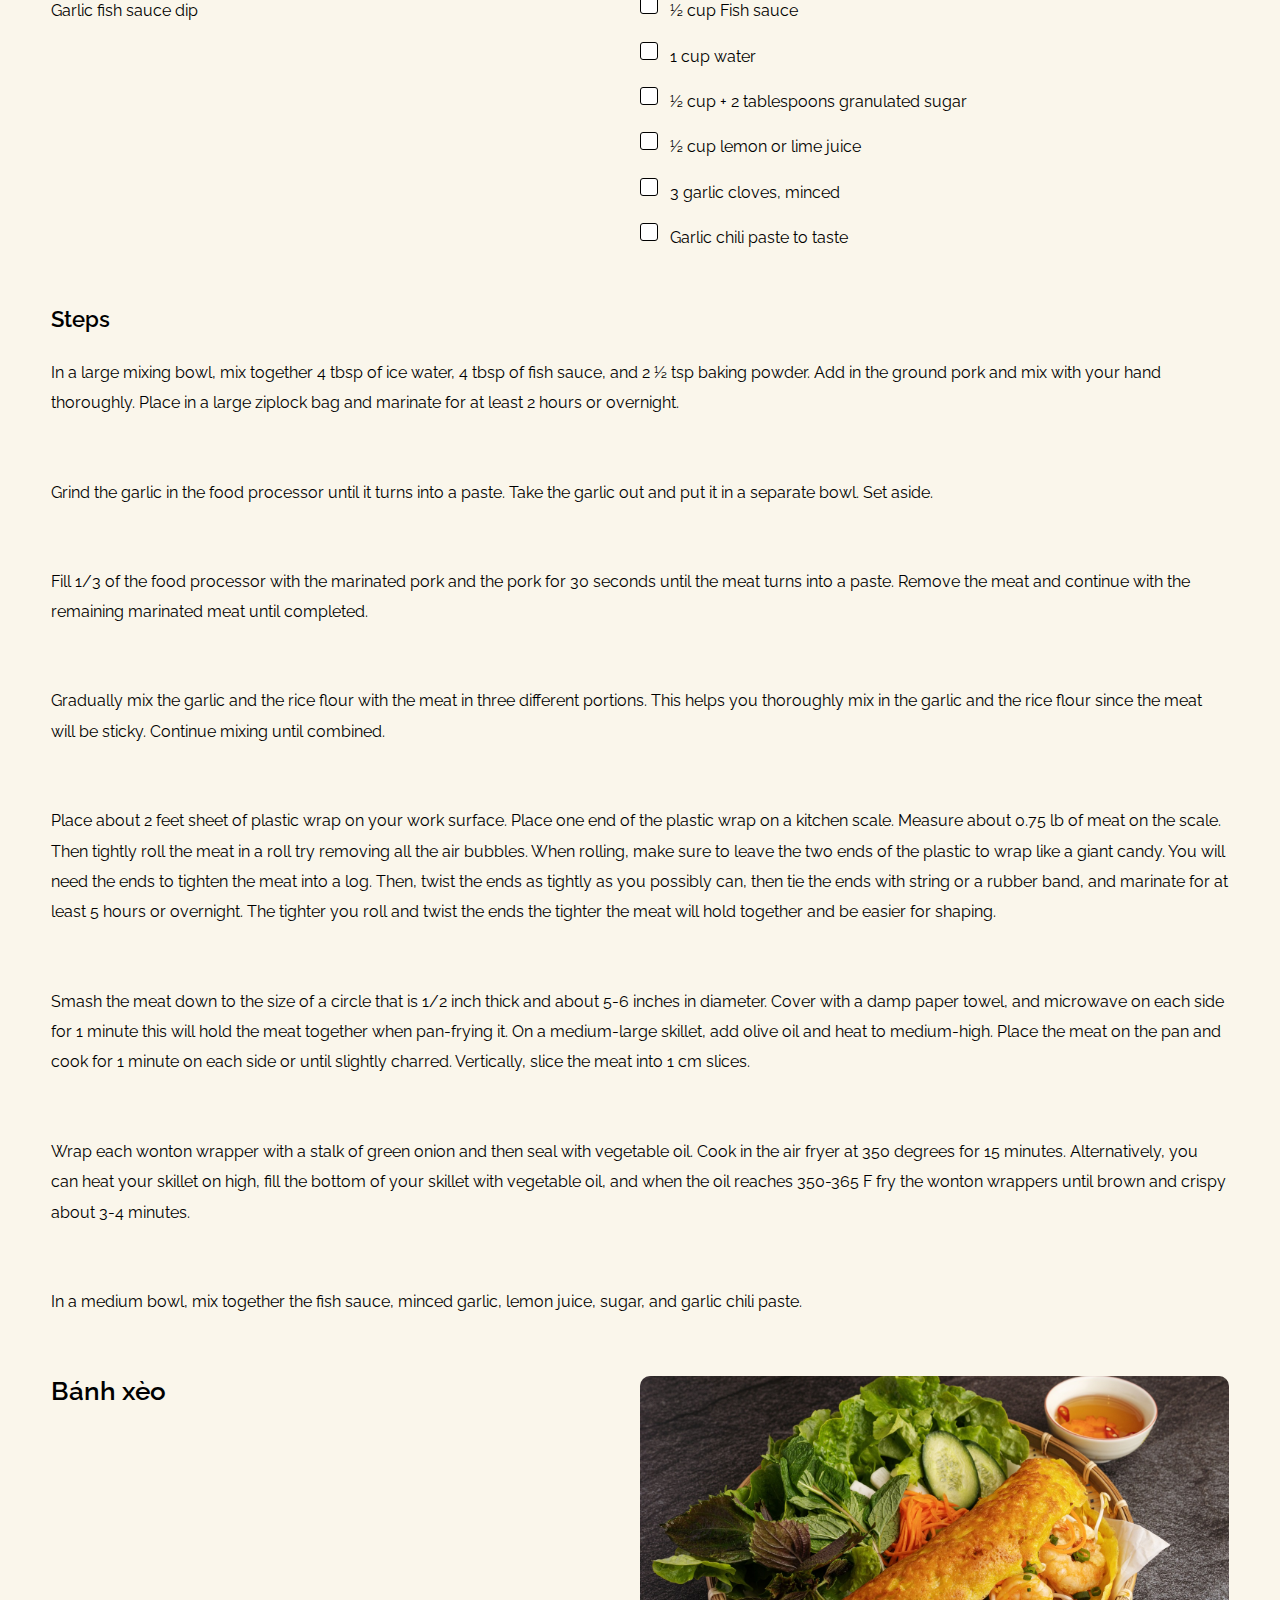
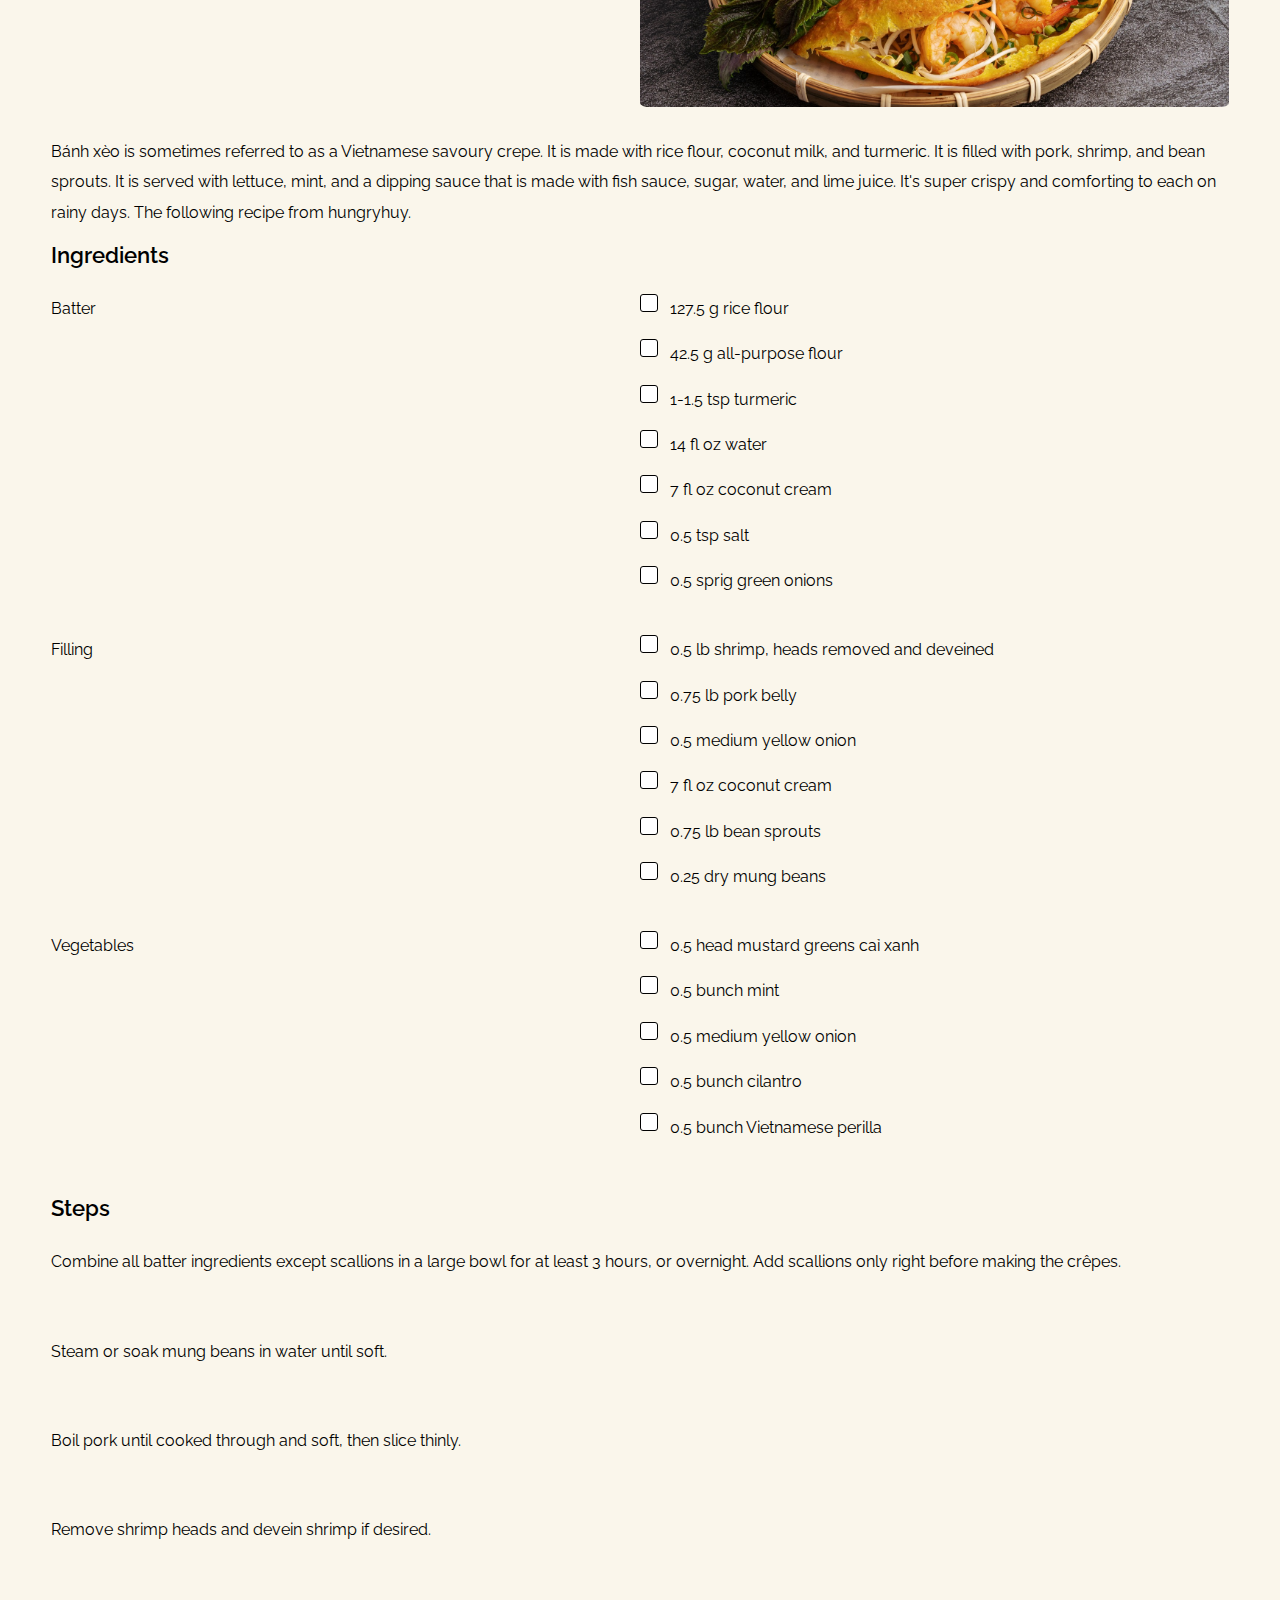
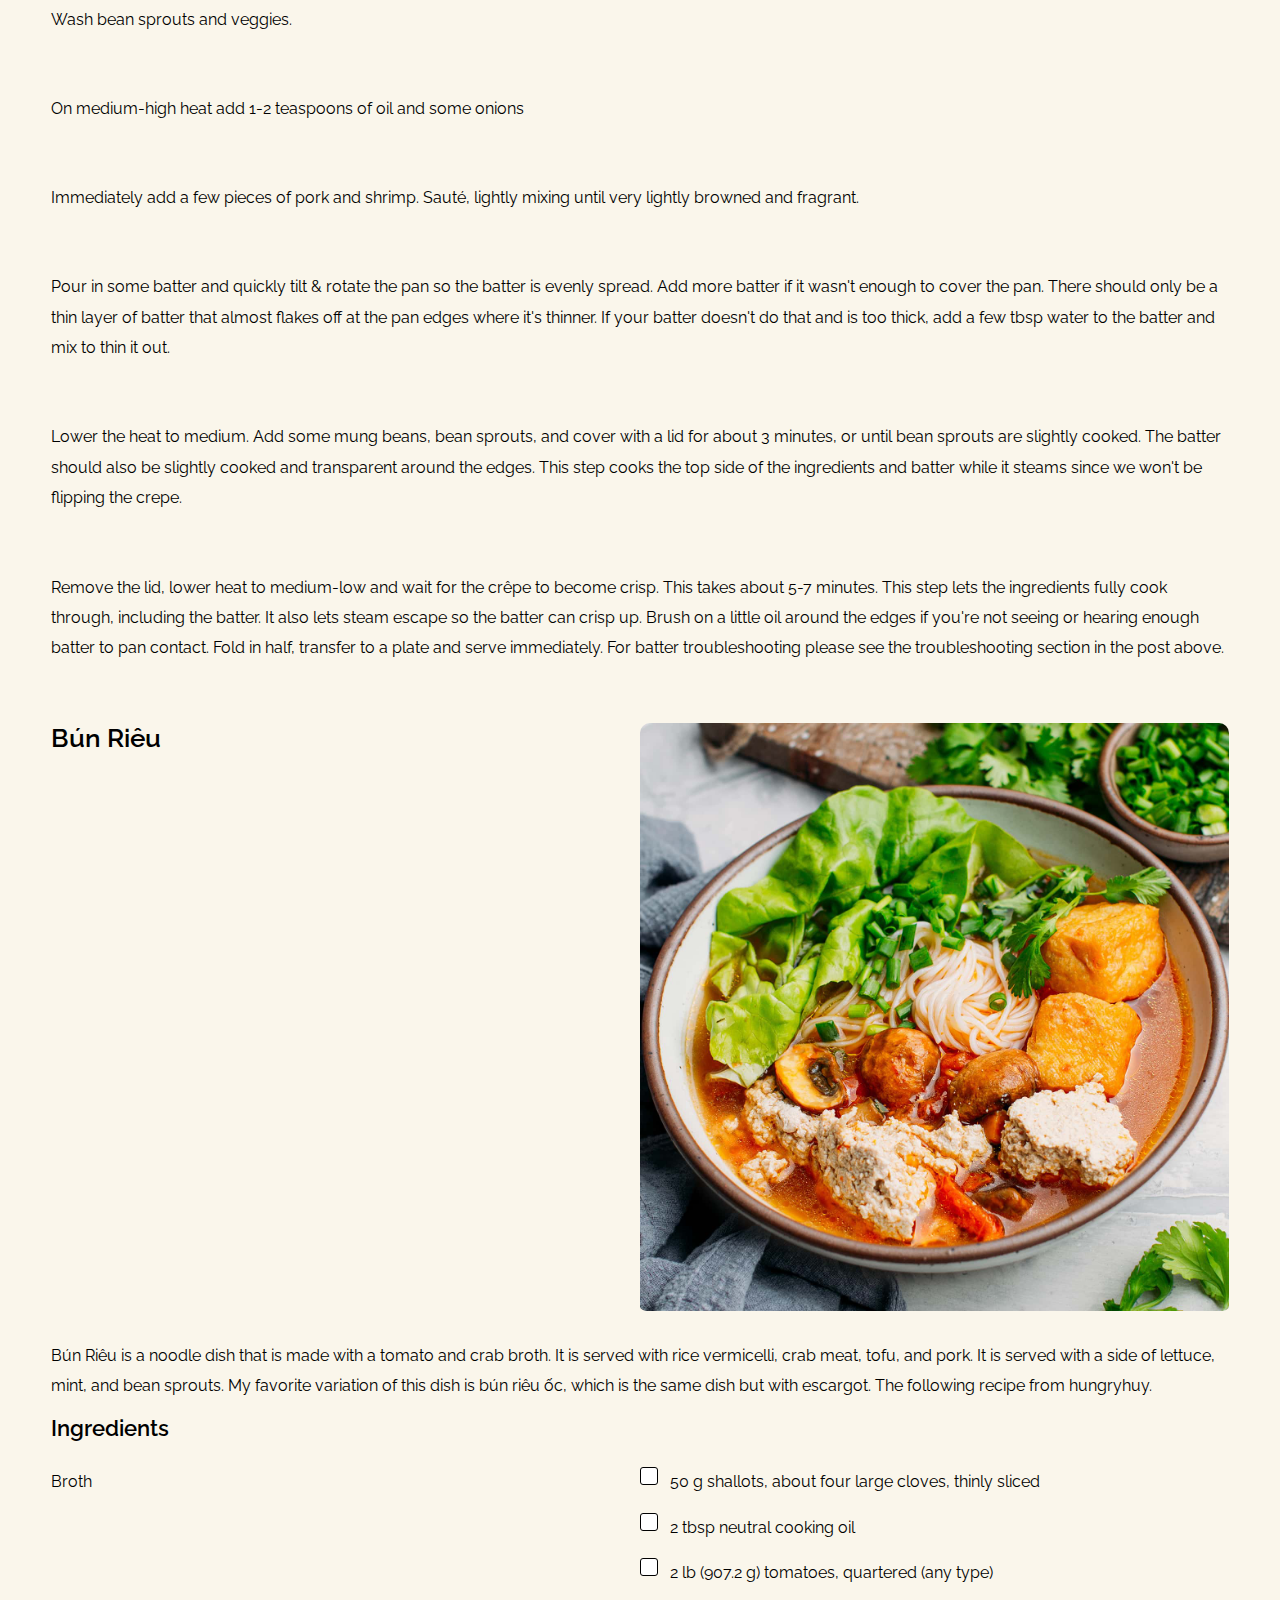
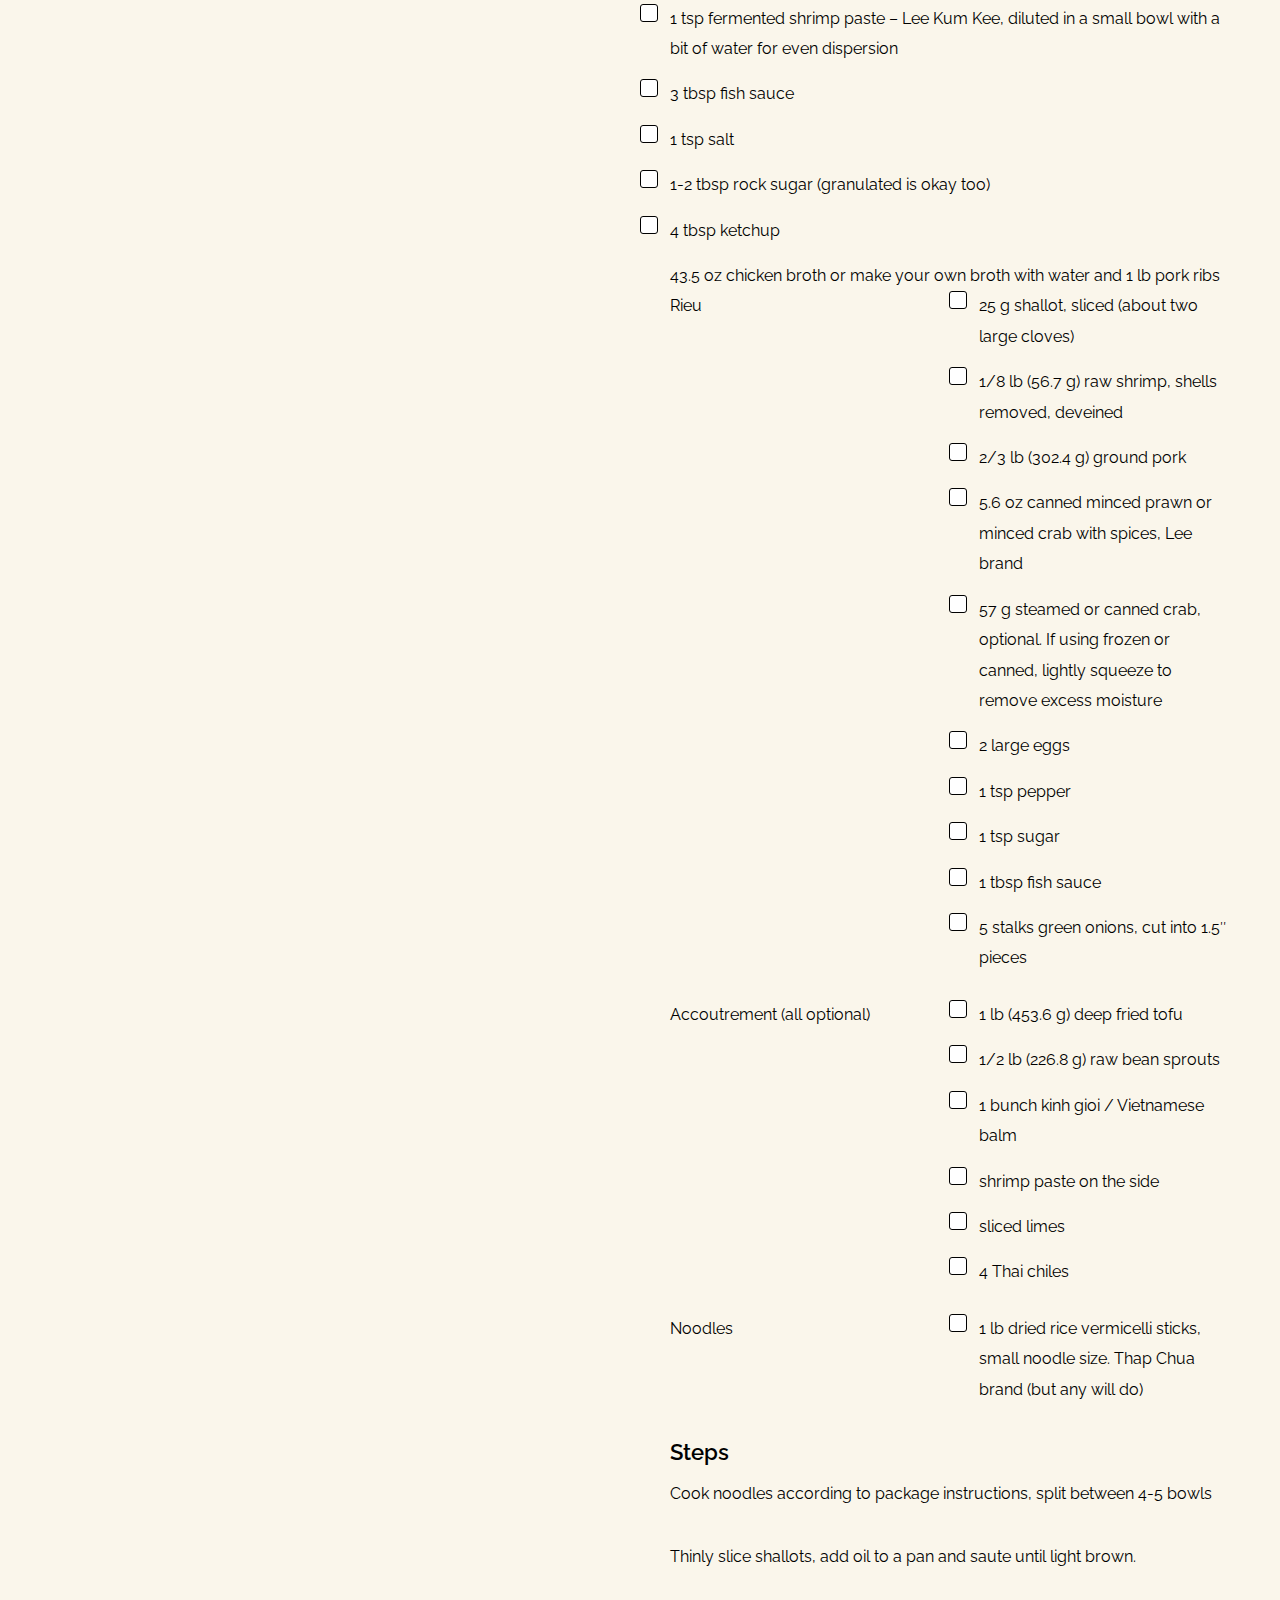
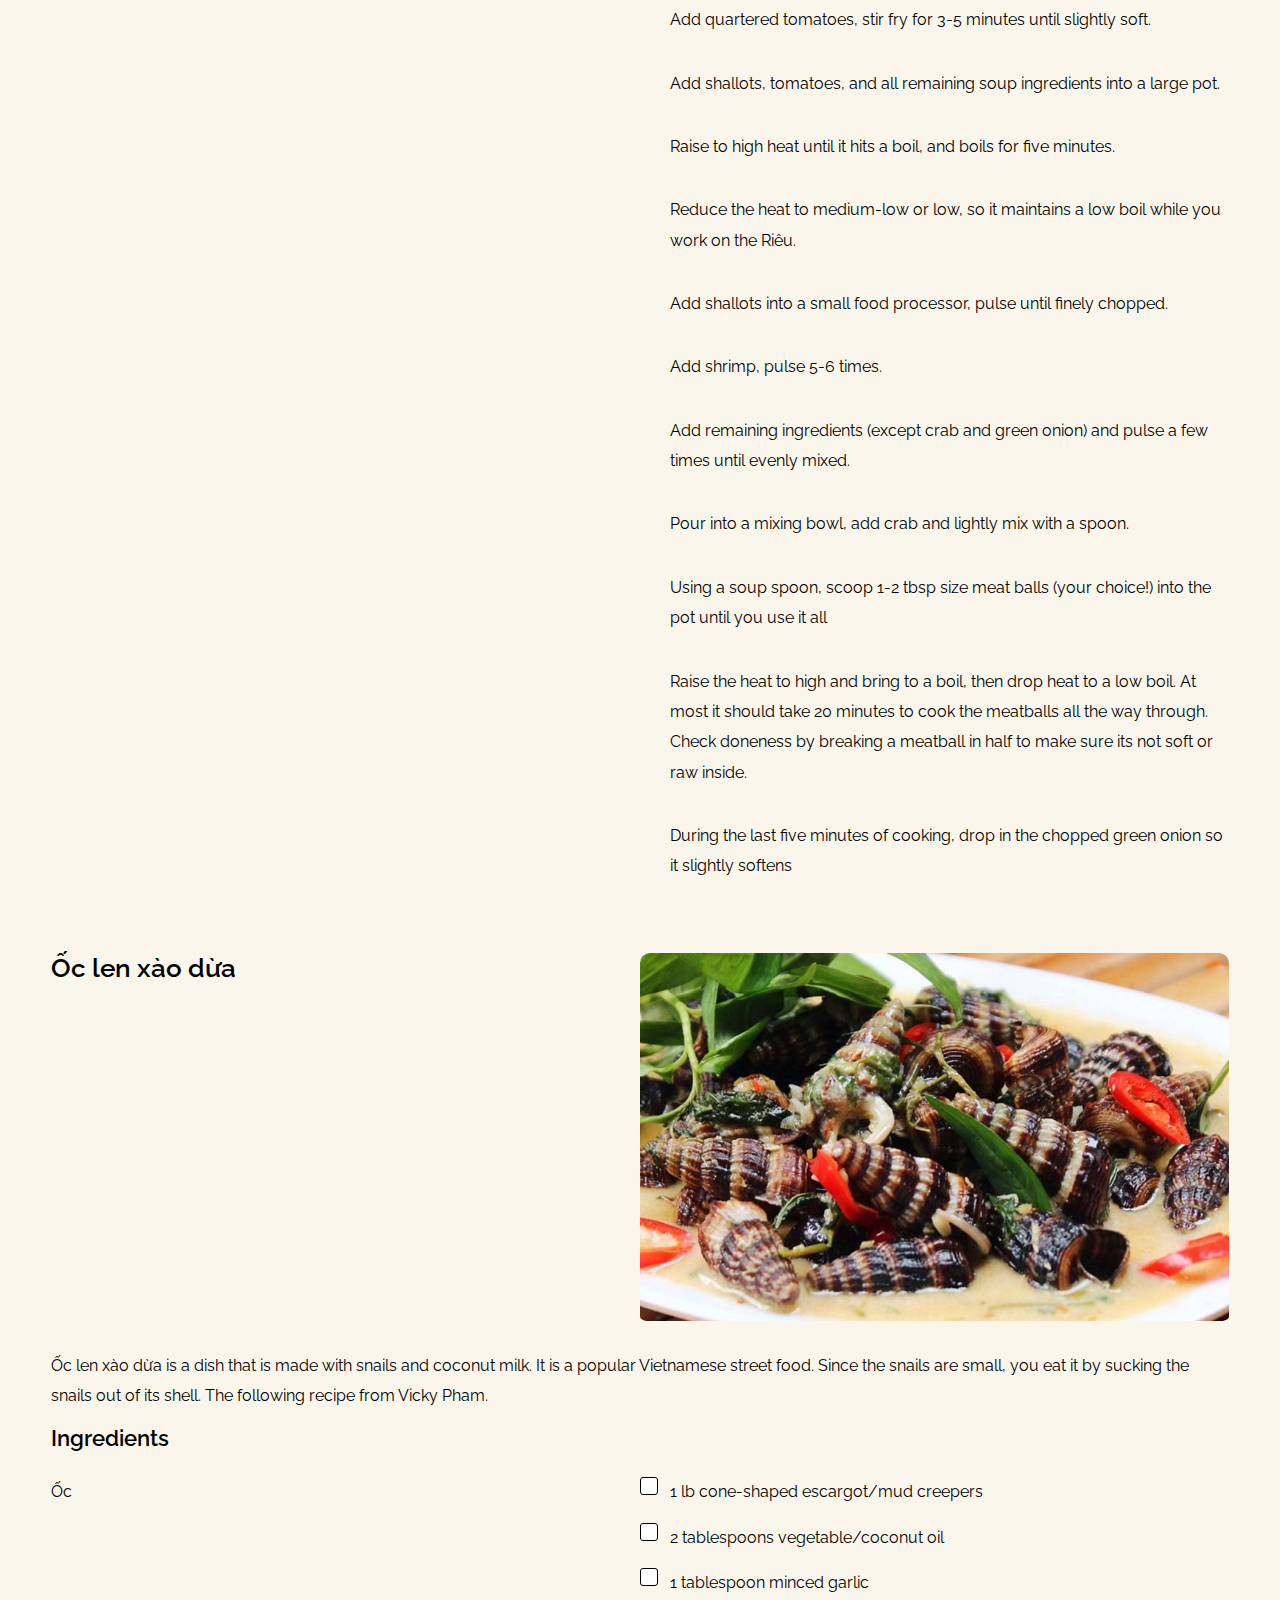
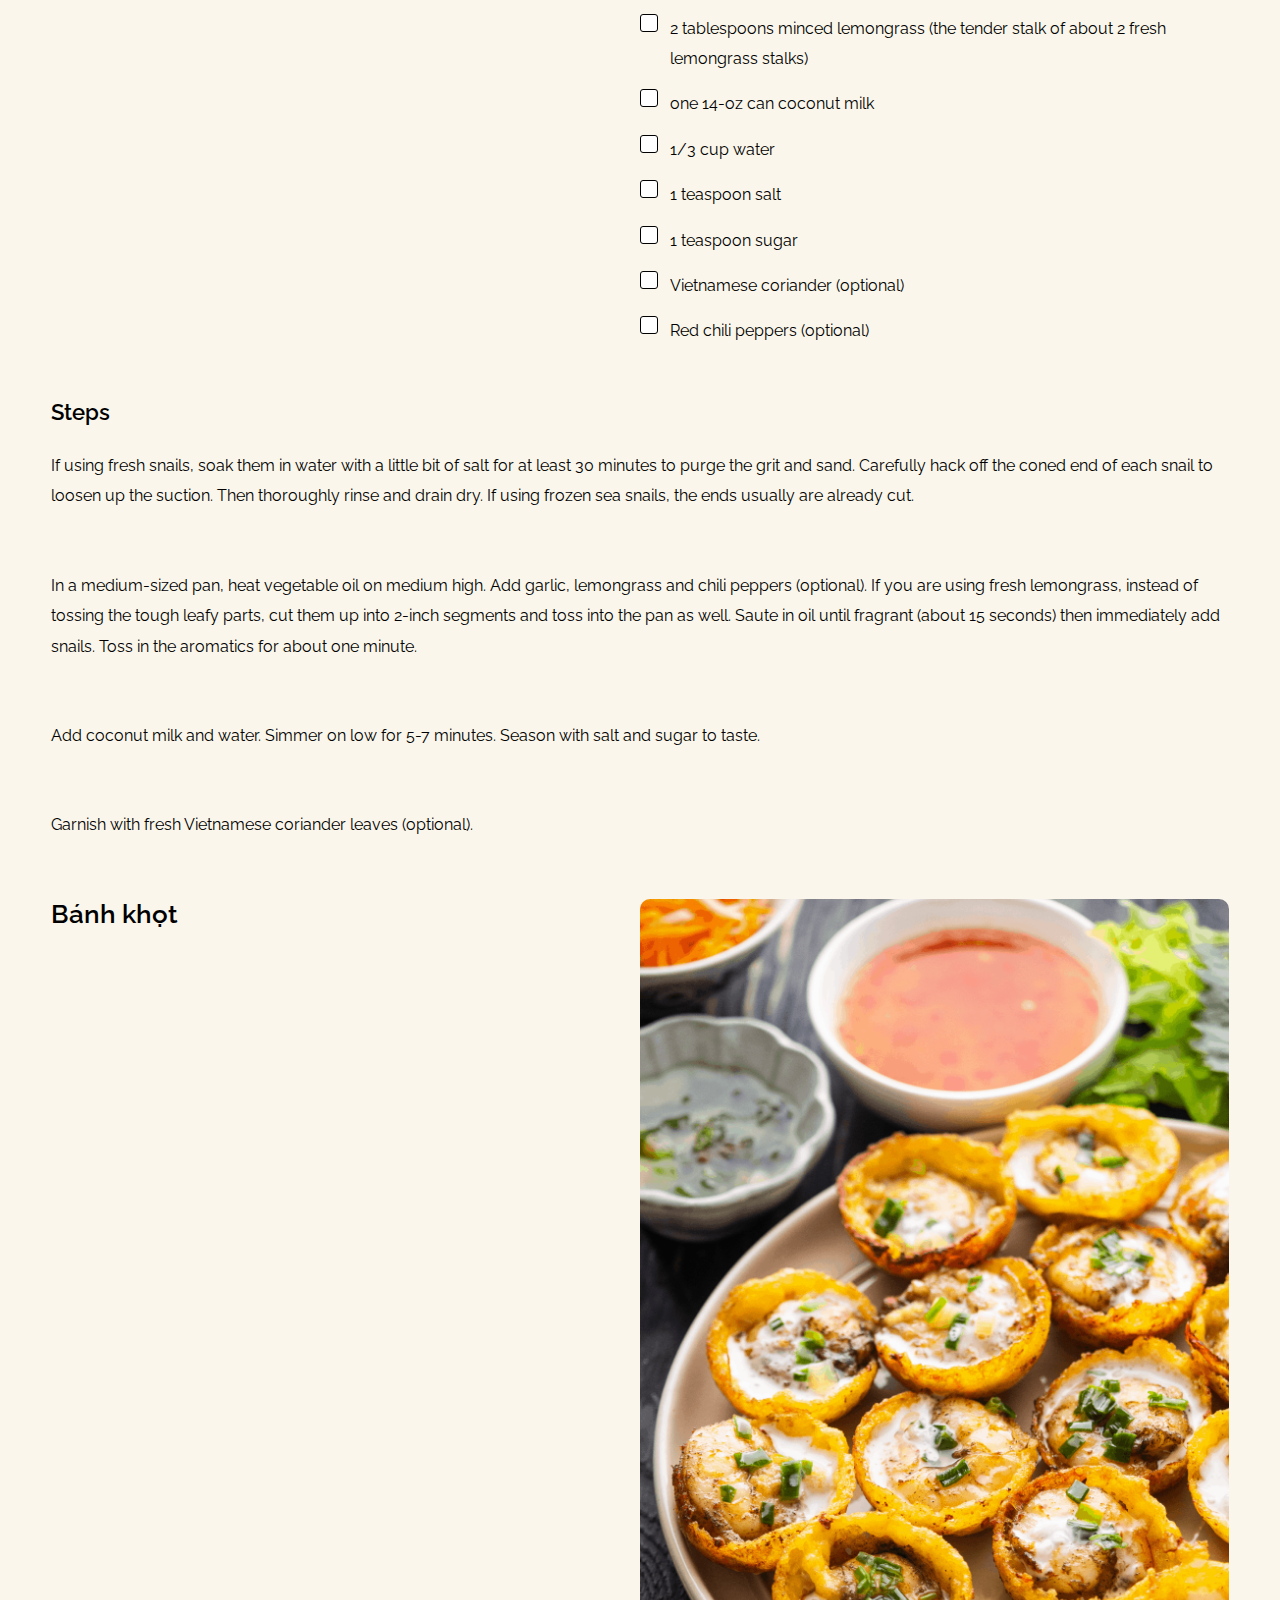
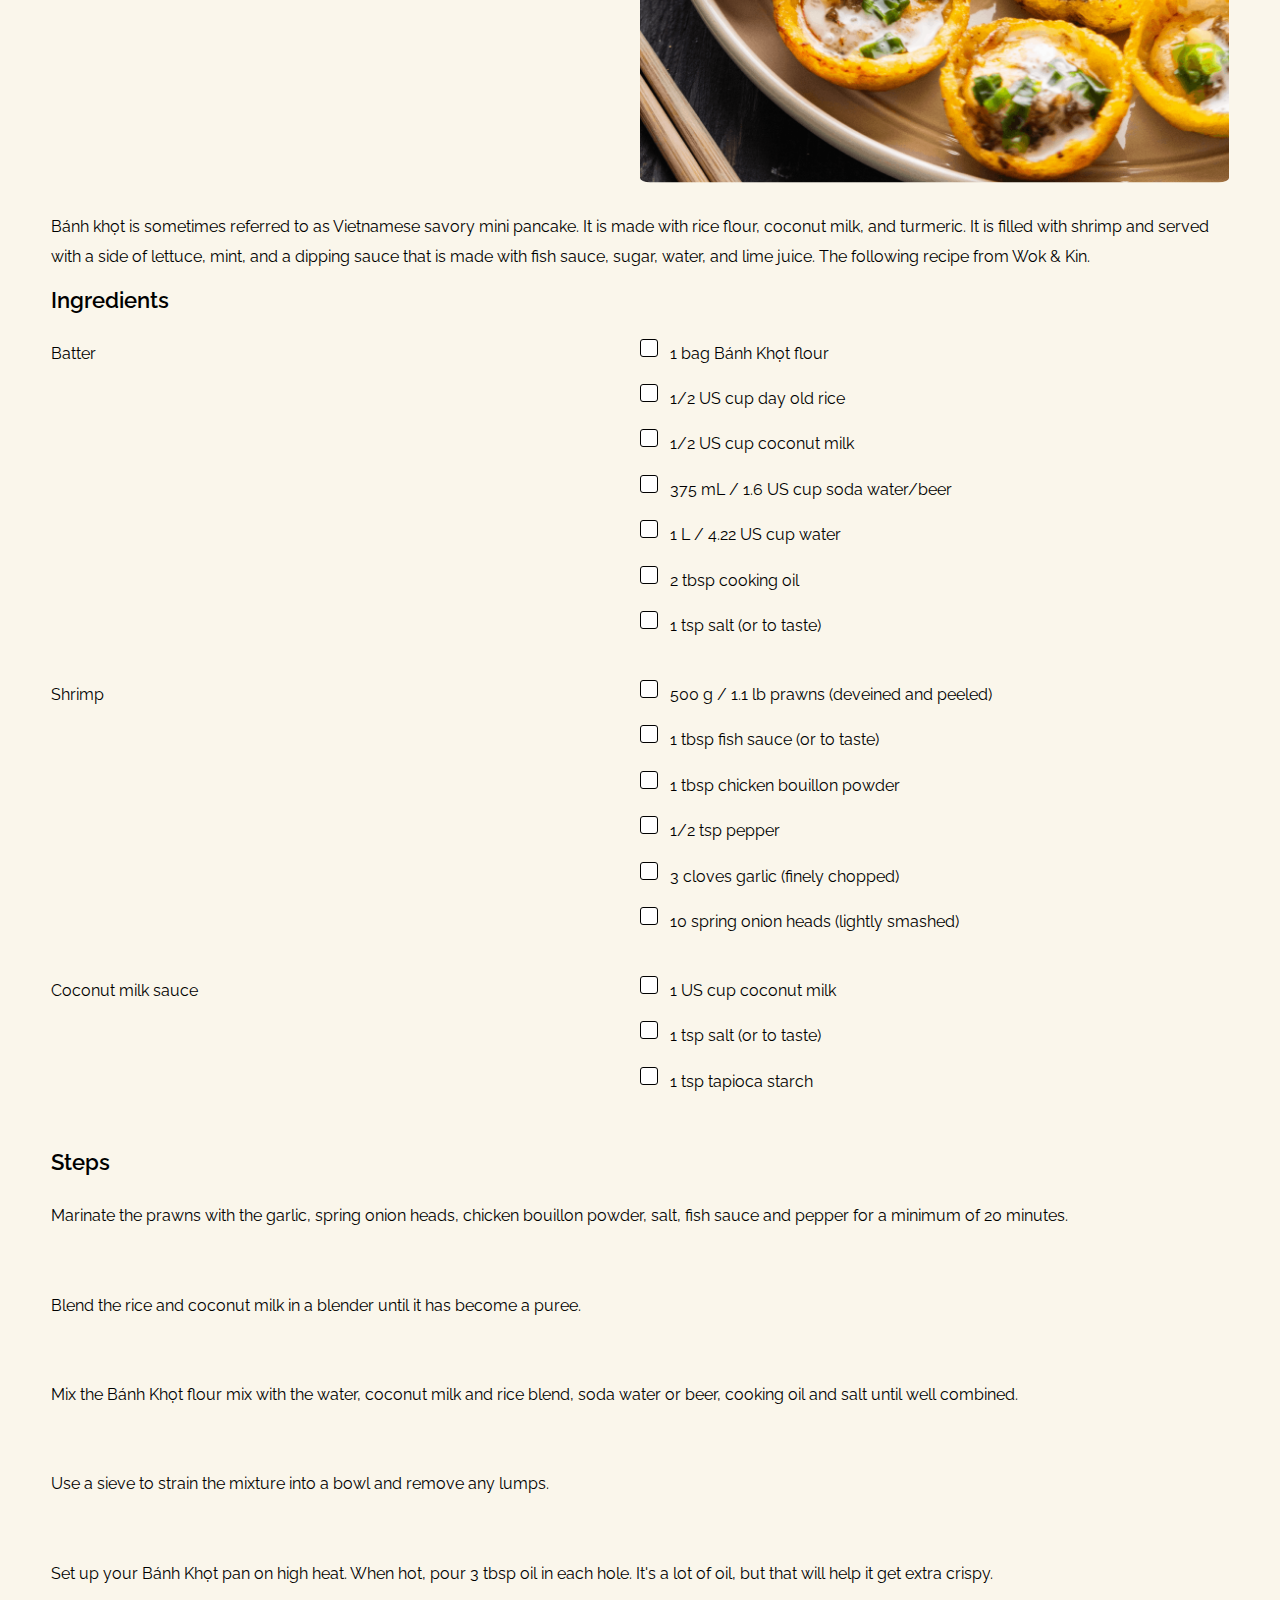
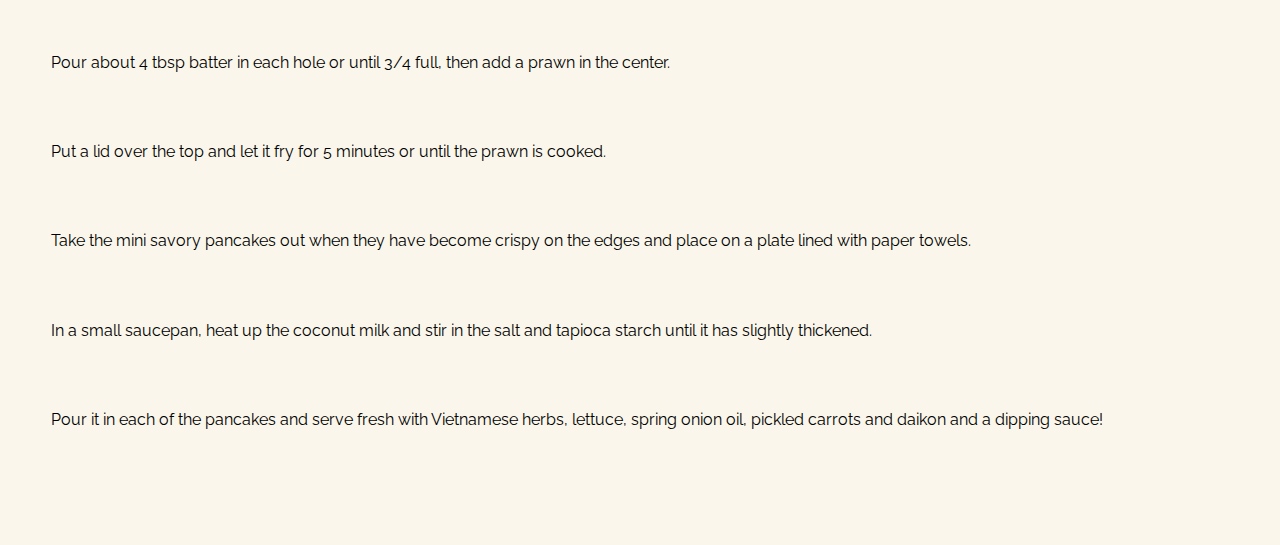
==== commit 274a7262: "Add files via upload" ====
--- a/recipes.html
+++ b/recipes.html
@@ -112,84 +112,87 @@
   </span>
 </div>
 
-            <div class="recipe-desc">
-            <h4>Wonton crisp</h4>
-            <span class="ingredients">
-                <label class="container">15 Wonton wrapper
-                    <input type="checkbox">
-                    <span class="checkmark"></span>
-                  </label>
-                  <label class="container">15 stalks green onion
-                    <input type="checkbox">
-                    <span class="checkmark"></span>
-                  </label>
-                  <label class="container">2 tablespoons Vegetable oil
-                    <input type="checkbox">
-                    <span class="checkmark"></span>
-                  </label>
-                </div>
-
-            <div class="recipe-desc">
-            <h4>To serve</h4>
-            <span class="ingredients">
-                <label class="container">2 tablespoons Vegetable oil
-                    <input type="checkbox">
-                    <span class="checkmark"></span>
-                  </label>
-                  <label class="container">Lettuce
-                    <input type="checkbox">
-                    <span class="checkmark"></span>
-                  </label>
-                  <label class="container">Mint
-                    <input type="checkbox">
-                    <span class="checkmark"></span>
-                  </label>
-                  <label class="container">Vietnamese Coriander Rau Ram
-                    <input type="checkbox">
-                    <span class="checkmark"></span>
-                  </label>
-                  <label class="container">Vietnamese Perilla Tia To
-                    <input type="checkbox">
-                    <span class="checkmark"></span>
-                  </label>
-                  <label class="container">Cucumber
-                    <input type="checkbox">
-                    <span class="checkmark"></span>
-                  </label>
-                  <label class="container">Vermicelli Noodles (optional)
-                    <input type="checkbox">
-                    <span class="checkmark"></span>
-                  </label>
-            </div>
-
-            <div class="recipe-desc">
-            <h4>Garlic fish sauce dip</h4>
-            <span class="ingredients">
-                <label class="container">½ cup Fish sauce
-                    <input type="checkbox">
-                    <span class="checkmark"></span>
-                  </label>
-                  <label class="container">1 cup water
-                    <input type="checkbox">
-                    <span class="checkmark"></span>
-                  </label>
-                  <label class="container">½ cup + 2 tablespoon granulated sugar
-                    <input type="checkbox">
-                    <span class="checkmark"></span>
-                  </label>
-                  <label class="container">½ cup lemon or lime juice
-                    <input type="checkbox">
-                    <span class="checkmark"></span>
-                  </label>
-                  <label class="container">3 garlic cloves minced
-                    <input type="checkbox">
-                    <span class="checkmark"></span>
-                  </label>
-                  <label class="container">Garlic chili paste to taste
-                    <input type="checkbox">
-                    <span class="checkmark"></span>
-                  </label>
-            </div>
+<div class="recipe-desc">
+    <h4>Wonton crisp</h4>
+    <span class="ingredients">
+      <label class="container">15 Wonton wrappers
+        <input type="checkbox">
+        <span class="checkmark"></span>
+      </label>
+      <label class="container">15 stalks green onion
+        <input type="checkbox">
+        <span class="checkmark"></span>
+      </label>
+      <label class="container">2 tablespoons Vegetable oil
+        <input type="checkbox">
+        <span class="checkmark"></span>
+      </label>
+    </span>
+  </div>
+
+  <div class="recipe-desc">
+    <h4>To serve</h4>
+    <span class="ingredients">
+      <label class="container">2 tablespoons Vegetable oil
+        <input type="checkbox">
+        <span class="checkmark"></span>
+      </label>
+      <label class="container">Lettuce
+        <input type="checkbox">
+        <span class="checkmark"></span>
+      </label>
+      <label class="container">Mint
+        <input type="checkbox">
+        <span class="checkmark"></span>
+      </label>
+      <label class="container">Vietnamese Coriander, Rau Ram
+        <input type="checkbox">
+        <span class="checkmark"></span>
+      </label>
+      <label class="container">Vietnamese Perilla, Tia To
+        <input type="checkbox">
+        <span class="checkmark"></span>
+      </label>
+      <label class="container">Cucumber
+        <input type="checkbox">
+        <span class="checkmark"></span>
+      </label>
+      <label class="container">Vermicelli Noodles (optional)
+        <input type="checkbox">
+        <span class="checkmark"></span>
+      </label>
+    </span>
+  </div>
+
+  <div class="recipe-desc">
+    <h4>Garlic fish sauce dip</h4>
+    <span class="ingredients">
+      <label class="container">½ cup Fish sauce
+        <input type="checkbox">
+        <span class="checkmark"></span>
+      </label>
+      <label class="container">1 cup water
+        <input type="checkbox">
+        <span class="checkmark"></span>
+      </label>
+      <label class="container">½ cup + 2 tablespoons granulated sugar
+        <input type="checkbox">
+        <span class="checkmark"></span>
+      </label>
+      <label class="container">½ cup lemon or lime juice
+        <input type="checkbox">
+        <span class="checkmark"></span>
+      </label>
+      <label class="container">3 garlic cloves, minced
+        <input type="checkbox">
+        <span class="checkmark"></span>
+      </label>
+      <label class="container">Garlic chili paste to taste
+        <input type="checkbox">
+        <span class="checkmark"></span>
+      </label>
+    </span>
+  </div>
 
             <h3>Steps</h3>
             <!-- <h4>Make the Nem Nướng</h4> -->
@@ -214,93 +217,96 @@
             <p>Bánh xèo is sometimes referred to as a Vietnamese savoury crepe. It is made with rice flour, coconut milk, and turmeric. It is filled with pork, shrimp, and bean sprouts. It is served with lettuce, mint, and a dipping sauce that is made with fish sauce, sugar, water, and lime juice. It's super crispy and comforting to each on rainy days. The following recipe from <a href="https://www.hungryhuy.com/banh-xeo-savory-vietnamese-crepes/">hungryhuy</a>.</p>
 
             <h3>Ingredients</h3>
-            <div class="recipe-desc">
-                <h4>Batter</h4>
-                <span class="ingredients">
-                    <label class="container">127.5 g rice flour
-                        <input type="checkbox">
-                        <span class="checkmark"></span>
-                      </label>
-                      <label class="container">42.5 g all-purpose flour
-                        <input type="checkbox">
-                        <span class="checkmark"></span>
-                      </label>
-                      <label class="container">1-1.5 tsp turmeric
-                        <input type="checkbox">
-                        <span class="checkmark"></span>
-                      </label>
-                      <label class="container">14 fl oz water
-                        <input type="checkbox">
-                        <span class="checkmark"></span>
-                      </label>
-                      <label class="container">7 fl oz coconut cream
-                        <input type="checkbox">
-                        <span class="checkmark"></span>
-                      </label>
-                      <label class="container">0.5 tsp salt
-                        <input type="checkbox">
-                        <span class="checkmark"></span>
-                      </label>
-                      <label class="container">0.5 sprig green onions
-                        <input type="checkbox">
-                        <span class="checkmark"></span>
-                      </label>
-                </div>
-
-                <div class="recipe-desc">
-                    <h4>Filling</h4>
-                    <span class="ingredients">
-                        <label class="container">0.5 lb shrimp, heads removed and deveined
-                            <input type="checkbox">
-                            <span class="checkmark"></span>
-                          </label>
-                          <label class="container">0.75 lb pork belly
-                            <input type="checkbox">
-                            <span class="checkmark"></span>
-                          </label>
-                          <label class="container">0.5 medium yellow onion
-                            <input type="checkbox">
-                            <span class="checkmark"></span>
-                          </label>
-                          <label class="container">7 fl oz coconut cream
-                            <input type="checkbox">
-                            <span class="checkmark"></span>
-                          </label>
-                          <label class="container">0.75 lb bean sprouts
-                            <input type="checkbox">
-                            <span class="checkmark"></span>
-                          </label>
-                          <label class="container">0.25 dry mung beans
-                            <input type="checkbox">
-                            <span class="checkmark"></span>
-                          </label>
-                    </div>
-
-                    <div class="recipe-desc">
-                        <h4>Vegetables</h4>
-                        <span class="ingredients">
-                            <label class="container">0.5 head mustard greens caỉ xanh
-                                <input type="checkbox">
-                                <span class="checkmark"></span>
-                              </label>
-                              <label class="container">0.5 bunch mint
-                                <input type="checkbox">
-                                <span class="checkmark"></span>
-                              </label>
-                              <label class="container">0.5 medium yellow onion
-                                <input type="checkbox">
-                                <span class="checkmark"></span>
-                              </label>
-                              <label class="container">0.5 bunch cilantro
-                                <input type="checkbox">
-                                <span class="checkmark"></span>
-                              </label>
-                              <label class="container">0.5 bunch Vietnamese perilla
-                                <input type="checkbox">
-                                <span class="checkmark"></span>
-                              </label>
-                        </div>
-            </div>
+<div class="recipe-desc">
+  <h4>Batter</h4>
+  <span class="ingredients">
+    <label class="container">127.5 g rice flour
+      <input type="checkbox">
+      <span class="checkmark"></span>
+    </label>
+    <label class="container">42.5 g all-purpose flour
+      <input type="checkbox">
+      <span class="checkmark"></span>
+    </label>
+    <label class="container">1-1.5 tsp turmeric
+      <input type="checkbox">
+      <span class="checkmark"></span>
+    </label>
+    <label class="container">14 fl oz water
+      <input type="checkbox">
+      <span class="checkmark"></span>
+    </label>
+    <label class="container">7 fl oz coconut cream
+      <input type="checkbox">
+      <span class="checkmark"></span>
+    </label>
+    <label class="container">0.5 tsp salt
+      <input type="checkbox">
+      <span class="checkmark"></span>
+    </label>
+    <label class="container">0.5 sprig green onions
+      <input type="checkbox">
+      <span class="checkmark"></span>
+    </label>
+  </span>
+</div>
+
+<div class="recipe-desc">
+    <h4>Filling</h4>
+    <span class="ingredients">
+      <label class="container">0.5 lb shrimp, heads removed and deveined
+        <input type="checkbox">
+        <span class="checkmark"></span>
+      </label>
+      <label class="container">0.75 lb pork belly
+        <input type="checkbox">
+        <span class="checkmark"></span>
+      </label>
+      <label class="container">0.5 medium yellow onion
+        <input type="checkbox">
+        <span class="checkmark"></span>
+      </label>
+      <label class="container">7 fl oz coconut cream
+        <input type="checkbox">
+        <span class="checkmark"></span>
+      </label>
+      <label class="container">0.75 lb bean sprouts
+        <input type="checkbox">
+        <span class="checkmark"></span>
+      </label>
+      <label class="container">0.25 dry mung beans
+        <input type="checkbox">
+        <span class="checkmark"></span>
+      </label>
+    </span>
+  </div>
+
+  <div class="recipe-desc">
+    <h4>Vegetables</h4>
+    <span class="ingredients">
+      <label class="container">0.5 head mustard greens caỉ xanh
+        <input type="checkbox">
+        <span class="checkmark"></span>
+      </label>
+      <label class="container">0.5 bunch mint
+        <input type="checkbox">
+        <span class="checkmark"></span>
+      </label>
+      <label class="container">0.5 medium yellow onion
+        <input type="checkbox">
+        <span class="checkmark"></span>
+      </label>
+      <label class="container">0.5 bunch cilantro
+        <input type="checkbox">
+        <span class="checkmark"></span>
+      </label>
+      <label class="container">0.5 bunch Vietnamese perilla
+        <input type="checkbox">
+        <span class="checkmark"></span>
+      </label>
+    </span>
+  </div>
+
 
             <h3>Steps</h3>
             <ol class="steps">
@@ -336,134 +342,132 @@
             <p>Bún Riêu is a noodle dish that is made with a tomato and crab broth. It is served with rice vermicelli, crab meat, tofu, and pork. It is served with a side of lettuce, mint, and bean sprouts. My favorite variation of this dish is bún riêu ốc, which is the same dish but with escargot. The following recipe from <a href="https://www.hungryhuy.com/bun-rieu-recipe/">hungryhuy</a>.</p>
 
             <h3>Ingredients</h3>
-            <div class="recipe-desc">
-                <h4>Broth</h4>
-                <span class="ingredients">
-                    <label class="container">50 g shallots about four large cloves, thinly sliced
-                        <input type="checkbox">
-                        <span class="checkmark"></span>
-                      </label>
-                      <label class="container">2 tbsp neutral cooking oil
-                        <input type="checkbox">
-                        <span class="checkmark"></span>
-                      </label>
-                      <label class="container">2 lb (907.2 g) tomatoes quartered (any type)
-                        <input type="checkbox">
-                        <span class="checkmark"></span>
-                      </label>
-                      <label class="container">1 tsp fermented shrimp paste – Lee Kum Kee diluted in a small bowl w a bit of water for even dispersion
-                        <input type="checkbox">
-                        <span class="checkmark"></span>
-                      </label>
-                      <label class="container">3 tbsp fish sauce
-                        <input type="checkbox">
-                        <span class="checkmark"></span>
-                      </label>
-                      <label class="container">1 tsp salt
-                        <input type="checkbox">
-                        <span class="checkmark"></span>
-                      </label>
-                      <label class="container">1-2 tbsp rock sugar (granulated is ok too)
-                        <input type="checkbox">
-                        <span class="checkmark"></span>
-                      </label>
-                      <label class="container">4 tbsp ketchup
-                        <input type="checkbox">
-                        <span class="checkmark"></span>
-                      </label>
-                      <label class="container">43.5 oz chicken broth or make your own broth with water and 1 lb pork ribs
-                        <input type="checkbox">
-                        <span class="checkmark"></span>
-                      </label>
-                      <label class="container">43.5 oz water
-                        <input type="checkbox">
-                        <span class="checkmark"></span>
-                      </label>
-                      <label class="container">1-2 tsp MSG
-                        <input type="checkbox">
-                        <span class="checkmark"></span>
-                      </label>
-                </div>
-            <div class="recipe-desc">
-                <h4>Rieu</h4>
-                <span class="ingredients">
-                    <label class="container">25 g shallot sliced (about two large cloves)
-                        <input type="checkbox">
-                        <span class="checkmark"></span>
-                      </label>
-                      <label class="container">1/8 lb (56.7 g) raw shrimp shells removed, deveined
-                        <input type="checkbox">
-                        <span class="checkmark"></span>
-                      </label>
-                      <label class="container">2/3 lb (302.4 g) ground pork
-                        <input type="checkbox">
-                        <span class="checkmark"></span>
-                      </label>
-                      <label class="container">5.6 oz canned minced prawn or minced crab with spices. Lee brand
-                        <input type="checkbox">
-                        <span class="checkmark"></span>
-                      </label>
-                      <label class="container">57 g steamed or canned crab optional. If using frozen or canned, lightly squeeze to remove excess moisture
-                        <input type="checkbox">
-                        <span class="checkmark"></span>
-                      </label>
-                      <label class="container">2 large eggs
-                        <input type="checkbox">
-                        <span class="checkmark"></span>
-                      </label>
-                      <label class="container">1 tsp pepper
-                        <input type="checkbox">
-                        <span class="checkmark"></span>
-                      </label>
-                      <label class="container">1 tsp sugar
-                        <input type="checkbox">
-                        <span class="checkmark"></span>
-                      </label>
-                      <label class="container">1 tbsp fish sauce
-                        <input type="checkbox">
-                        <span class="checkmark"></span>
-                      </label>
-                      <label class="container">5 stalks green onions cut into 1.5″ pieces
-                        <input type="checkbox">
-                        <span class="checkmark"></span>
-                      </label>
-                </div>
-
-                <div class="recipe-desc">
-                    <h4>Accoutrement (all optional)</h4>
-                    <span class="ingredients">
-                        <label class="container">1 lb (453.6 g) deep fried tofu
-                            <input type="checkbox">
-                            <span class="checkmark"></span>
-                          </label>
-                          <label class="container">1/2 lb (226.8 g) raw bean sprouts
-                            <input type="checkbox">
-                            <span class="checkmark"></span>
-                          </label>
-                          <label class="container">1 bunch kinh gioi / Vietnamese balm
-                            <input type="checkbox">
-                            <span class="checkmark"></span>
-                          </label>
-                          <label class="container">shrimp paste on the side
-                            <input type="checkbox">
-                            <span class="checkmark"></span>
-                          </label>
-                          <label class="container">sliced limes
-                            <input type="checkbox">
-                            <span class="checkmark"></span>
-                          </label>
-                          <label class="container">4 thai chiles
-                            <input type="checkbox">
-                            <span class="checkmark"></span>
-                          </label>
-                    </div>
-                    <div class="recipe-desc">
-                        <h4>Noodles</h4>
-                        <label class="ingredients">
-                            <label class="container">1 lb dried rice vermicelli sticks small noodle size. Thap Chua brand (but any will do)
-                                <input type="checkbox">
-                                <span class="checkmark"></span>
-                        </div>
+<div class="recipe-desc">
+  <h4>Broth</h4>
+  <span class="ingredients">
+    <label class="container">50 g shallots, about four large cloves, thinly sliced
+      <input type="checkbox">
+      <span class="checkmark"></span>
+    </label>
+    <label class="container">2 tbsp neutral cooking oil
+      <input type="checkbox">
+      <span class="checkmark"></span>
+    </label>
+    <label class="container">2 lb (907.2 g) tomatoes, quartered (any type)
+      <input type="checkbox">
+      <span class="checkmark"></span>
+    </label>
+    <label class="container">1 tsp fermented shrimp paste – Lee Kum Kee, diluted in a small bowl with a bit of water for even dispersion
+      <input type="checkbox">
+      <span class="checkmark"></span>
+    </label>
+    <label class="container">3 tbsp fish sauce
+      <input type="checkbox">
+      <span class="checkmark"></span>
+    </label>
+    <label class="container">1 tsp salt
+      <input type="checkbox">
+      <span class="checkmark"></span>
+    </label>
+    <label class="container">1-2 tbsp rock sugar (granulated is okay too)
+      <input type="checkbox">
+      <span class="checkmark"></span>
+    </label>
+    <label class="container">4 tbsp ketchup
+      <input type="checkbox">
+      <span class="checkmark"></span>
+    </label>
+    <label class="container">43.5 oz chicken broth or make your own broth with water and 1 lb pork ribs
+    <input type="checkbox">
+
+
+    <div class="recipe-desc">
+        <h4>Rieu</h4>
+        <span class="ingredients">
+          <label class="container">25 g shallot, sliced (about two large cloves)
+            <input type="checkbox">
+            <span class="checkmark"></span>
+          </label>
+          <label class="container">1/8 lb (56.7 g) raw shrimp, shells removed, deveined
+            <input type="checkbox">
+            <span class="checkmark"></span>
+          </label>
+          <label class="container">2/3 lb (302.4 g) ground pork
+            <input type="checkbox">
+            <span class="checkmark"></span>
+          </label>
+          <label class="container">5.6 oz canned minced prawn or minced crab with spices, Lee brand
+            <input type="checkbox">
+            <span class="checkmark"></span>
+          </label>
+          <label class="container">57 g steamed or canned crab, optional. If using frozen or canned, lightly squeeze to remove excess moisture
+            <input type="checkbox">
+            <span class="checkmark"></span>
+          </label>
+          <label class="container">2 large eggs
+            <input type="checkbox">
+            <span class="checkmark"></span>
+          </label>
+          <label class="container">1 tsp pepper
+            <input type="checkbox">
+            <span class="checkmark"></span>
+          </label>
+          <label class="container">1 tsp sugar
+            <input type="checkbox">
+            <span class="checkmark"></span>
+          </label>
+          <label class="container">1 tbsp fish sauce
+            <input type="checkbox">
+            <span class="checkmark"></span>
+          </label>
+          <label class="container">5 stalks green onions, cut into 1.5″ pieces
+            <input type="checkbox">
+            <span class="checkmark"></span>
+          </label>
+        </span>
+      </div>
+
+
+      <div class="recipe-desc">
+        <h4>Accoutrement (all optional)</h4>
+        <span class="ingredients">
+          <label class="container">1 lb (453.6 g) deep fried tofu
+            <input type="checkbox">
+            <span class="checkmark"></span>
+          </label>
+          <label class="container">1/2 lb (226.8 g) raw bean sprouts
+            <input type="checkbox">
+            <span class="checkmark"></span>
+          </label>
+          <label class="container">1 bunch kinh gioi / Vietnamese balm
+            <input type="checkbox">
+            <span class="checkmark"></span>
+          </label>
+          <label class="container">shrimp paste on the side
+            <input type="checkbox">
+            <span class="checkmark"></span>
+          </label>
+          <label class="container">sliced limes
+            <input type="checkbox">
+            <span class="checkmark"></span>
+          </label>
+          <label class="container">4 Thai chiles
+            <input type="checkbox">
+            <span class="checkmark"></span>
+          </label>
+        </span>
+      </div>
+
+      <div class="recipe-desc">
+        <h4>Noodles</h4>
+        <div class="ingredients">
+          <label class="container">1 lb dried rice vermicelli sticks, small noodle size. Thap Chua brand (but any will do)
+            <input type="checkbox">
+            <span class="checkmark"></span>
+          </label>
+        </div>
+      </div>
+
 
             <h3>Steps</h3>
             <ol class="steps">
@@ -505,50 +509,52 @@
             <p>Ốc len xào dừa is a dish that is made with snails and coconut milk. It is a popular Vietnamese street food. Since the snails are small, you eat it by sucking the snails out of its shell. The following recipe from <a href="https://www.vickypham.com/blog/sea-snails-in-coconut-milk-oc-len-xao-dua">Vicky Pham</a>.</p>
 
             <h3>Ingredients</h3>
-            <div class="recipe-desc">
-            <h4>Ốc</h4>
-                <span class="ingredients">
-                    <label class="container">1 lb cone-shaped escargot/mud creepers
-                        <input type="checkbox">
-                        <span class="checkmark"></span>
-                      </label>
-                      <label class="container">2 tablespoons vegetable/coconut oil
-                        <input type="checkbox">
-                        <span class="checkmark"></span>
-                      </label>
-                      <label class="container">1 tablespoon minced garlic
-                        <input type="checkbox">
-                        <span class="checkmark"></span>
-                      </label>
-                      <label class="container">2 tablespoons minced lemongrass (the tender stalk of about 2 fresh lemongrass stalks)
-                        <input type="checkbox">
-                        <span class="checkmark"></span>
-                      </label>
-                      <label class="container">one 14-oz can coconut milk
-                        <input type="checkbox">
-                        <span class="checkmark"></span>
-                      </label>
-                      <label class="container">1/3 cup water
-                        <input type="checkbox">
-                        <span class="checkmark"></span>
-                      </label>
-                      <label class="container">1 teaspoon salt
-                        <input type="checkbox">
-                        <span class="checkmark"></span>
-                      </label>
-                      <label class="container">1 teaspoon sugar
-                        <input type="checkbox">
-                        <span class="checkmark"></span>
-                      </label>
-                      <label class="container">Vietnamese coriander (optional)
-                        <input type="checkbox">
-                        <span class="checkmark"></span>
-                      </label>
-                      <label class="container">Red chili peppers (optional)
-                        <input type="checkbox">
-                        <span class="checkmark"></span>
-                      </label>
-                </div>
+<div class="recipe-desc">
+  <h4>Ốc</h4>
+  <span class="ingredients">
+    <label class="container">1 lb cone-shaped escargot/mud creepers
+      <input type="checkbox">
+      <span class="checkmark"></span>
+    </label>
+    <label class="container">2 tablespoons vegetable/coconut oil
+      <input type="checkbox">
+      <span class="checkmark"></span>
+    </label>
+    <label class="container">1 tablespoon minced garlic
+      <input type="checkbox">
+      <span class="checkmark"></span>
+    </label>
+    <label class="container">2 tablespoons minced lemongrass (the tender stalk of about 2 fresh lemongrass stalks)
+      <input type="checkbox">
+      <span class="checkmark"></span>
+    </label>
+    <label class="container">one 14-oz can coconut milk
+      <input type="checkbox">
+      <span class="checkmark"></span>
+    </label>
+    <label class="container">1/3 cup water
+      <input type="checkbox">
+      <span class="checkmark"></span>
+    </label>
+    <label class="container">1 teaspoon salt
+      <input type="checkbox">
+      <span class="checkmark"></span>
+    </label>
+    <label class="container">1 teaspoon sugar
+      <input type="checkbox">
+      <span class="checkmark"></span>
+    </label>
+    <label class="container">Vietnamese coriander (optional)
+      <input type="checkbox">
+      <span class="checkmark"></span>
+    </label>
+    <label class="container">Red chili peppers (optional)
+      <input type="checkbox">
+      <span class="checkmark"></span>
+    </label>
+  </span>
+</div>
+
 
             <h3>Steps</h3>
             <ol class="steps">
@@ -572,86 +578,91 @@
             <p>Bánh khọt is sometimes referred to as Vietnamese savory mini pancake. It is made with rice flour, coconut milk, and turmeric. It is filled with shrimp and served with a side of lettuce, mint, and a dipping sauce that is made with fish sauce, sugar, water, and lime juice. The following recipe from <a href="https://www.wokandkin.com/banh-khot-mini-savory-pancakes/">Wok & Kin</a>.</p>
 
             <h3>Ingredients</h3>
-            <div class="recipe-desc">
-            <h4>Batter</h4>
-            <span class="ingredients">
-                <label class="container">1 bag Bánh Khọt flour
-                    <input type="checkbox">
-                    <span class="checkmark"></span>
-                  </label>
-                  <label class="container">1/2 US cup day old rice
-                    <input type="checkbox">
-                    <span class="checkmark"></span>
-                  </label>
-                  <label class="container">1/2 US cup coconut milk
-                    <input type="checkbox">
-                    <span class="checkmark"></span>
-                  </label>
-                  <label class="container">375 mL / 1.6 US cup soda water/beer
-                    <input type="checkbox">
-                    <span class="checkmark"></span>
-                  </label>
-                  <label class="container">1 L / 4.22 US cup water
-                    <input type="checkbox">
-                    <span class="checkmark"></span>
-                  </label>
-                  <label class="container">2 tbsp cooking oil
-                    <input type="checkbox">
-                    <span class="checkmark"></span>
-                  </label>
-                  <label class="container">1 tsp salt (or to taste)
-                    <input type="checkbox">
-                    <span class="checkmark"></span>
-                  </label>
-                </div>
-
-
-            <div class="recipe-desc">
-            <h4>Shrimp</h4>
-            <span class="ingredients">
-                <label class="container">500 g / 1.1 lb prawns (deveined and peeled)
-                    <input type="checkbox">
-                    <span class="checkmark"></span>
-                  </label>
-                  <label class="container">1 tbsp fish sauce (or to taste)
-                    <input type="checkbox">
-                    <span class="checkmark"></span>
-                  </label>
-                  <label class="container">1 tbsp chicken bouillon powder
-                    <input type="checkbox">
-                    <span class="checkmark"></span>
-                  </label>
-                  <label class="container">1/2 tsp pepper
-                    <input type="checkbox">
-                    <span class="checkmark"></span>
-                  </label>
-                  <label class="container">3 cloves garlic (finely chopped)
-                    <input type="checkbox">
-                    <span class="checkmark"></span>
-                  </label>
-                  <label class="container">10 spring onion heads (lightly smashed)
-                    <input type="checkbox">
-                    <span class="checkmark"></span>
-                  </label>
-                </div>
-
-            <div class="recipe-desc">
-            <h4>Coconut milk sauce</h4>
-            <span class="ingredients">
-                <label class="container">1 US cup coconut milk
-                    <input type="checkbox">
-                    <span class="checkmark"></span>
-                  </label>
-                  <label class="container">1 tsp salt (or to taste)
-                    <input type="checkbox">
-                    <span class="checkmark"></span>
-                  </label>
-                  <label class="container">1 tsp tapioca starch
-                    <input type="checkbox">
-                    <span class="checkmark"></span>
-                  </label>
-
-            </div>
+<div class="recipe-desc">
+  <h4>Batter</h4>
+  <span class="ingredients">
+    <label class="container">1 bag Bánh Khọt flour
+      <input type="checkbox">
+      <span class="checkmark"></span>
+    </label>
+    <label class="container">1/2 US cup day old rice
+      <input type="checkbox">
+      <span class="checkmark"></span>
+    </label>
+    <label class="container">1/2 US cup coconut milk
+      <input type="checkbox">
+      <span class="checkmark"></span>
+    </label>
+    <label class="container">375 mL / 1.6 US cup soda water/beer
+      <input type="checkbox">
+      <span class="checkmark"></span>
+    </label>
+    <label class="container">1 L / 4.22 US cup water
+      <input type="checkbox">
+      <span class="checkmark"></span>
+    </label>
+    <label class="container">2 tbsp cooking oil
+      <input type="checkbox">
+      <span class="checkmark"></span>
+    </label>
+    <label class="container">1 tsp salt (or to taste)
+      <input type="checkbox">
+      <span class="checkmark"></span>
+    </label>
+  </span>
+</div>
+
+
+
+<div class="recipe-desc">
+    <h4>Shrimp</h4>
+    <span class="ingredients">
+      <label class="container">500 g / 1.1 lb prawns (deveined and peeled)
+        <input type="checkbox">
+        <span class="checkmark"></span>
+      </label>
+      <label class="container">1 tbsp fish sauce (or to taste)
+        <input type="checkbox">
+        <span class="checkmark"></span>
+      </label>
+      <label class="container">1 tbsp chicken bouillon powder
+        <input type="checkbox">
+        <span class="checkmark"></span>
+      </label>
+      <label class="container">1/2 tsp pepper
+        <input type="checkbox">
+        <span class="checkmark"></span>
+      </label>
+      <label class="container">3 cloves garlic (finely chopped)
+        <input type="checkbox">
+        <span class="checkmark"></span>
+      </label>
+      <label class="container">10 spring onion heads (lightly smashed)
+        <input type="checkbox">
+        <span class="checkmark"></span>
+      </label>
+    </span>
+  </div>
+
+
+  <div class="recipe-desc">
+    <h4>Coconut milk sauce</h4>
+    <span class="ingredients">
+      <label class="container">1 US cup coconut milk
+        <input type="checkbox">
+        <span class="checkmark"></span>
+      </label>
+      <label class="container">1 tsp salt (or to taste)
+        <input type="checkbox">
+        <span class="checkmark"></span>
+      </label>
+      <label class="container">1 tsp tapioca starch
+        <input type="checkbox">
+        <span class="checkmark"></span>
+      </label>
+    </span>
+  </div>
+
 
             <h3>Steps</h3>
             <ol class="steps">
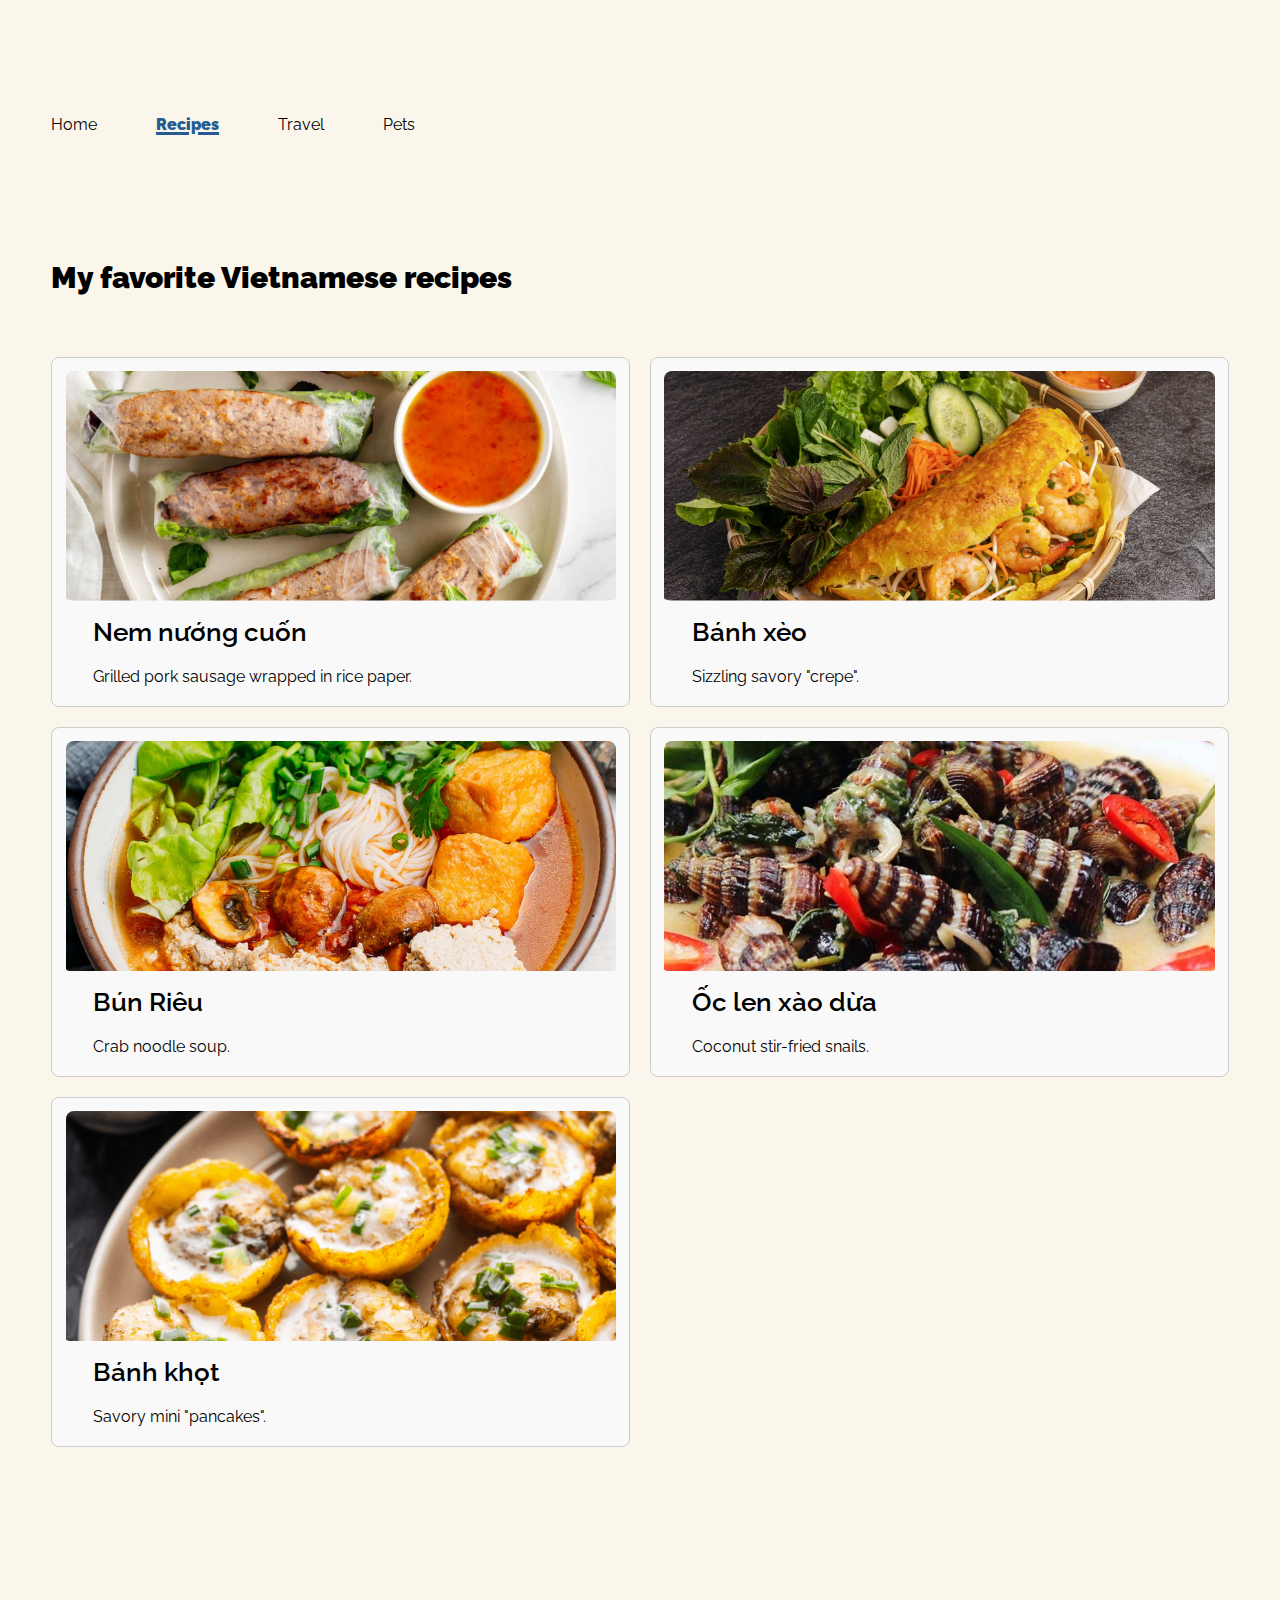
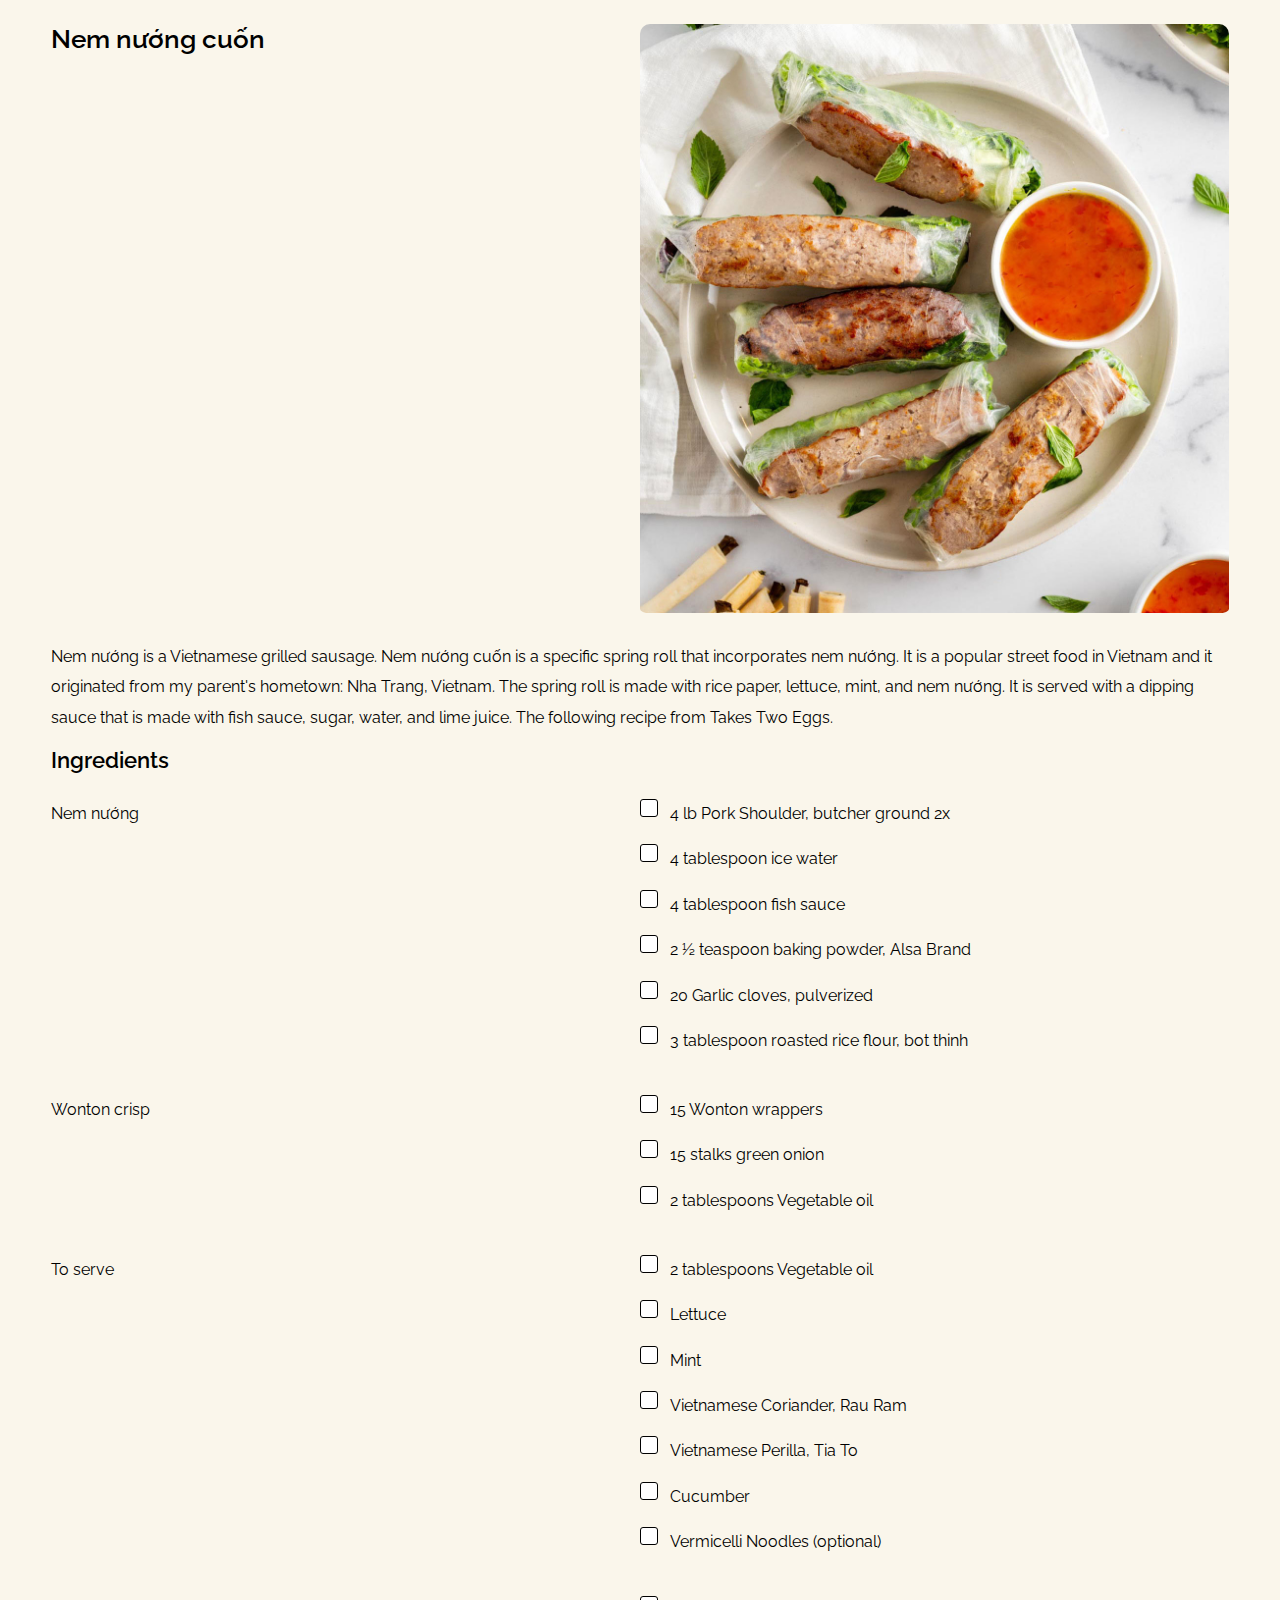
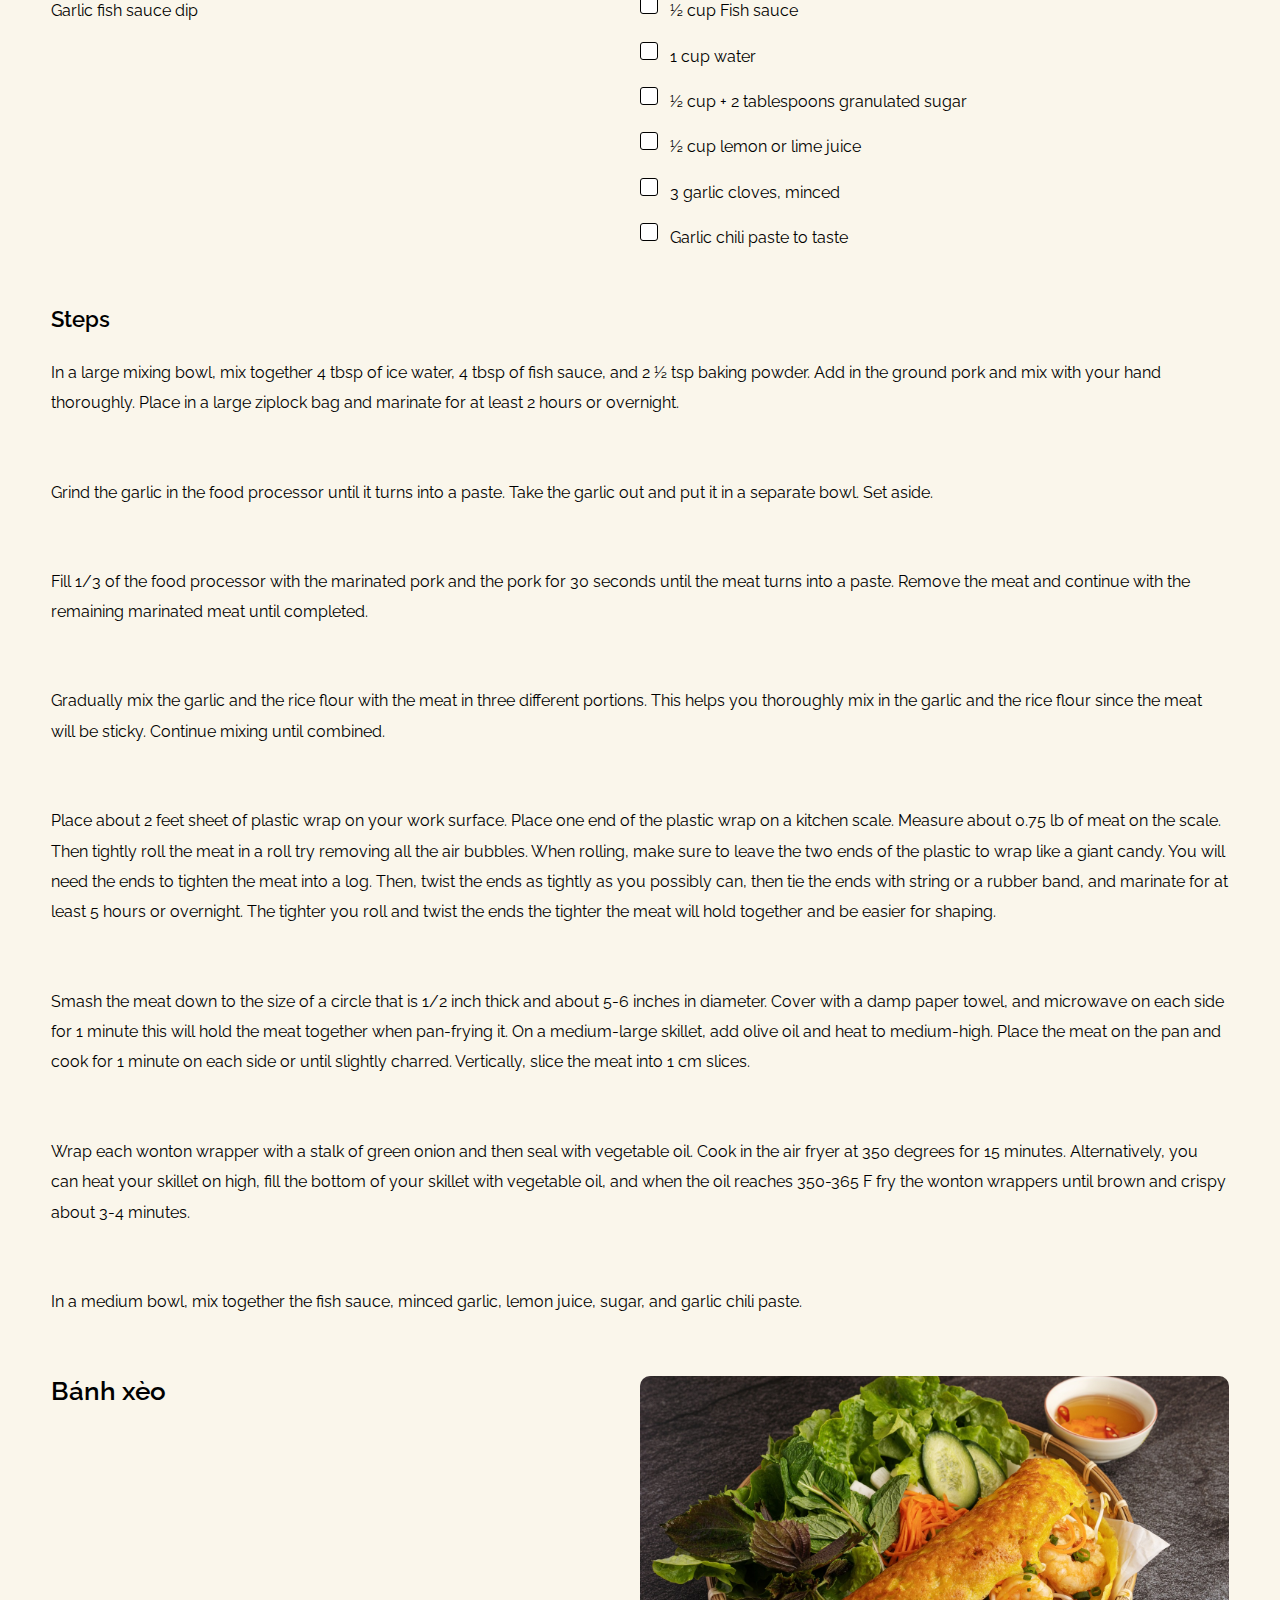
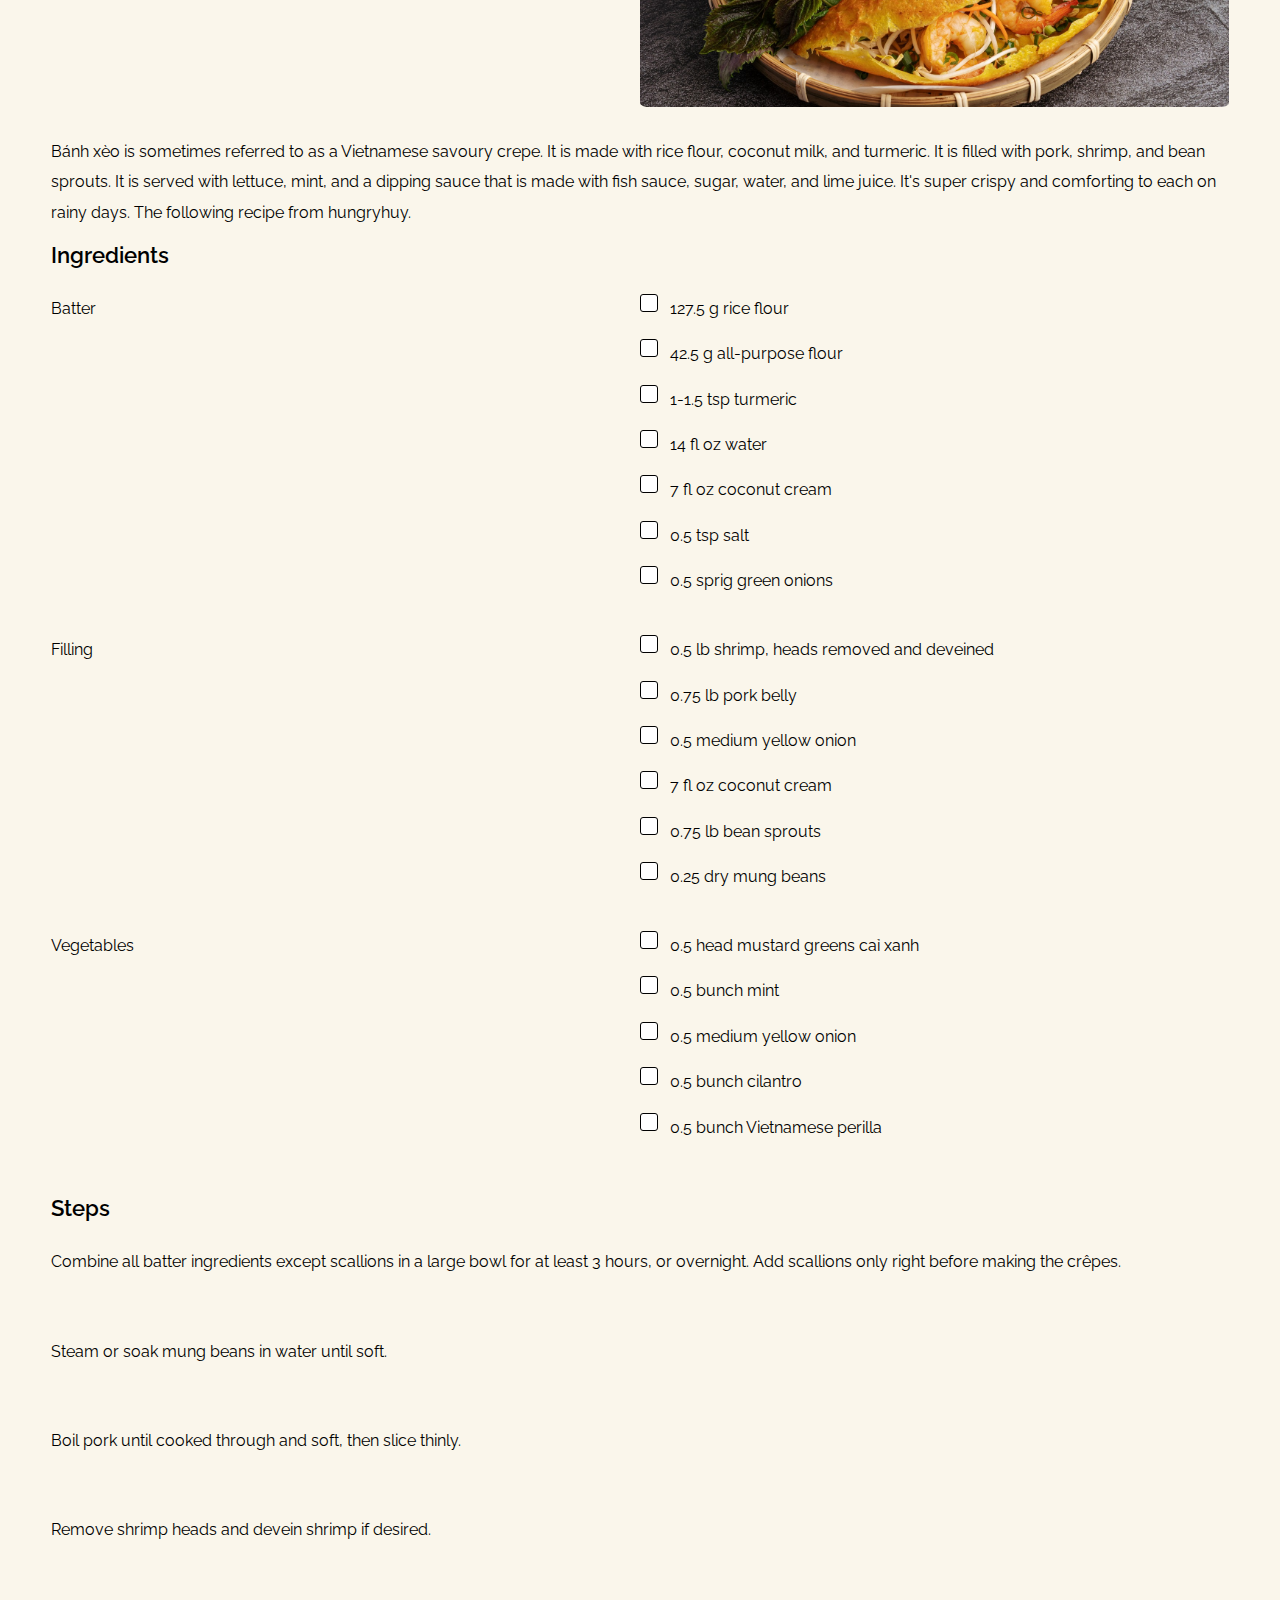
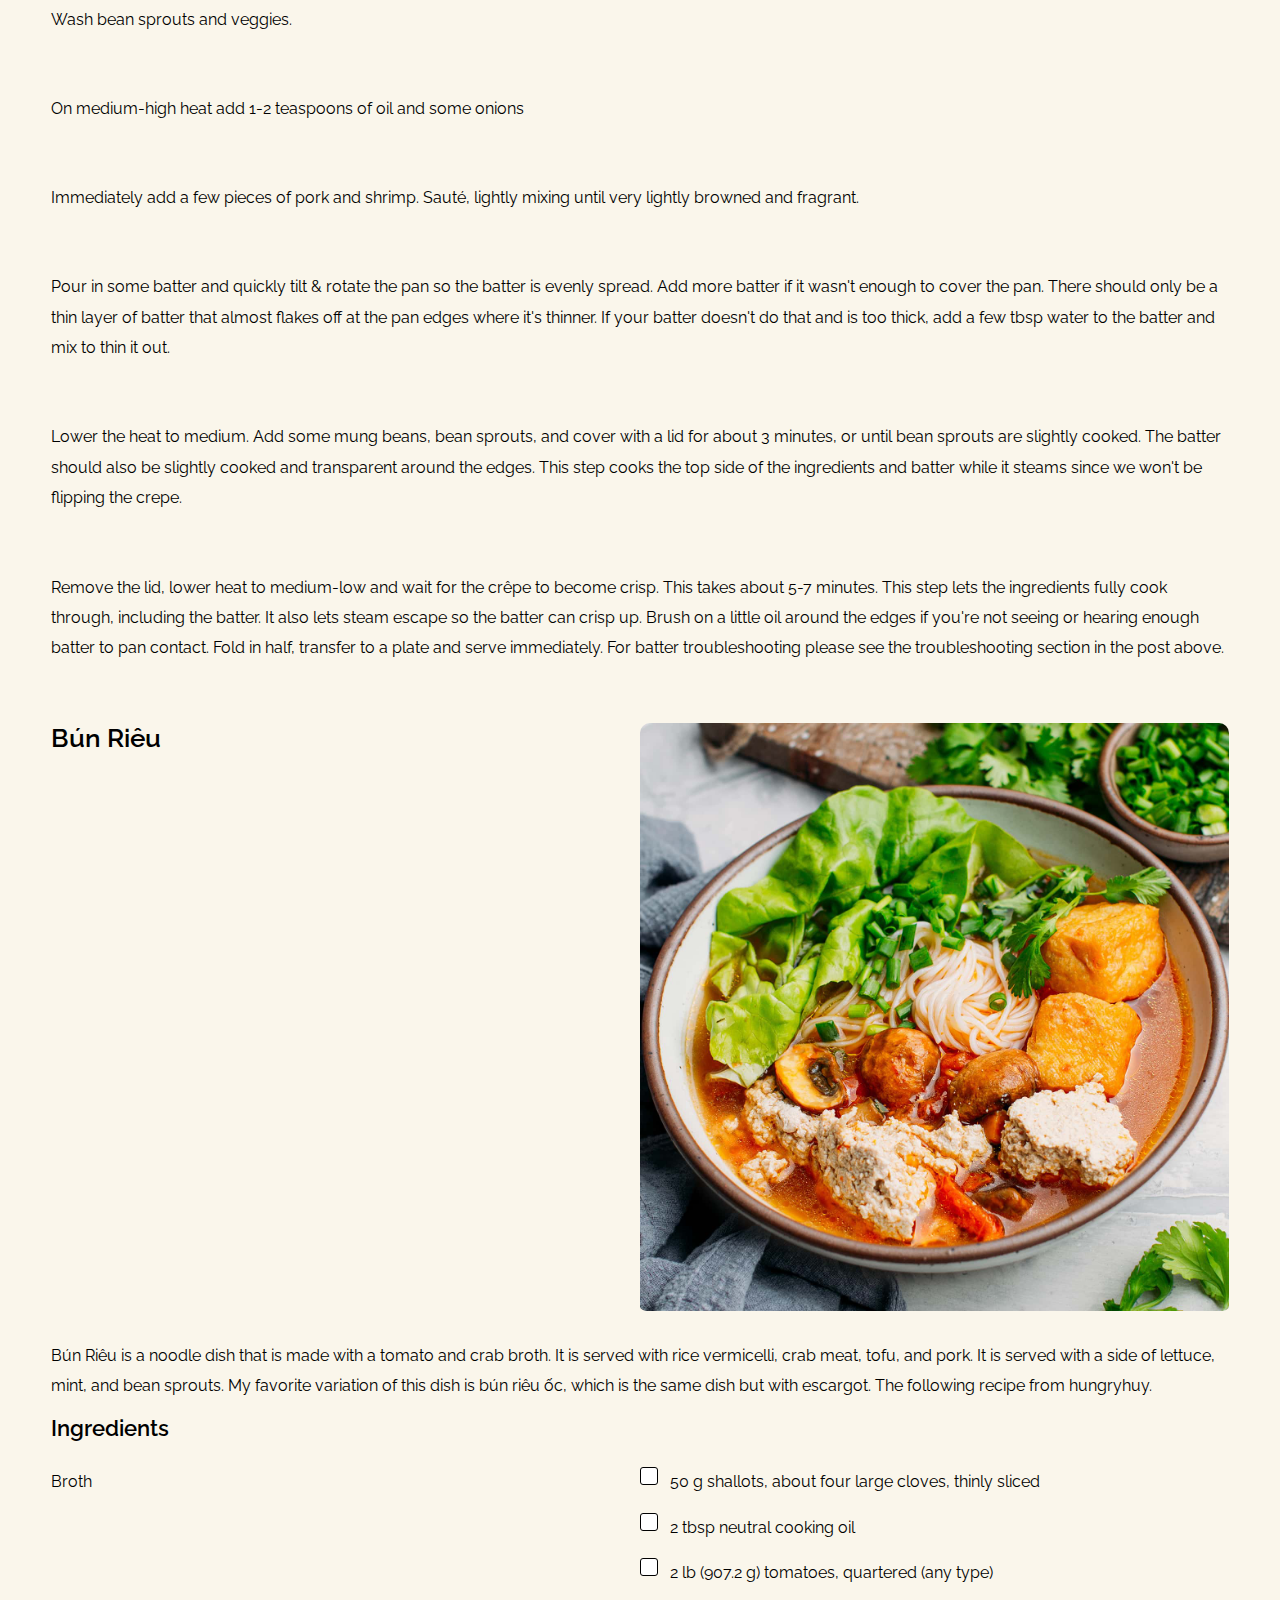
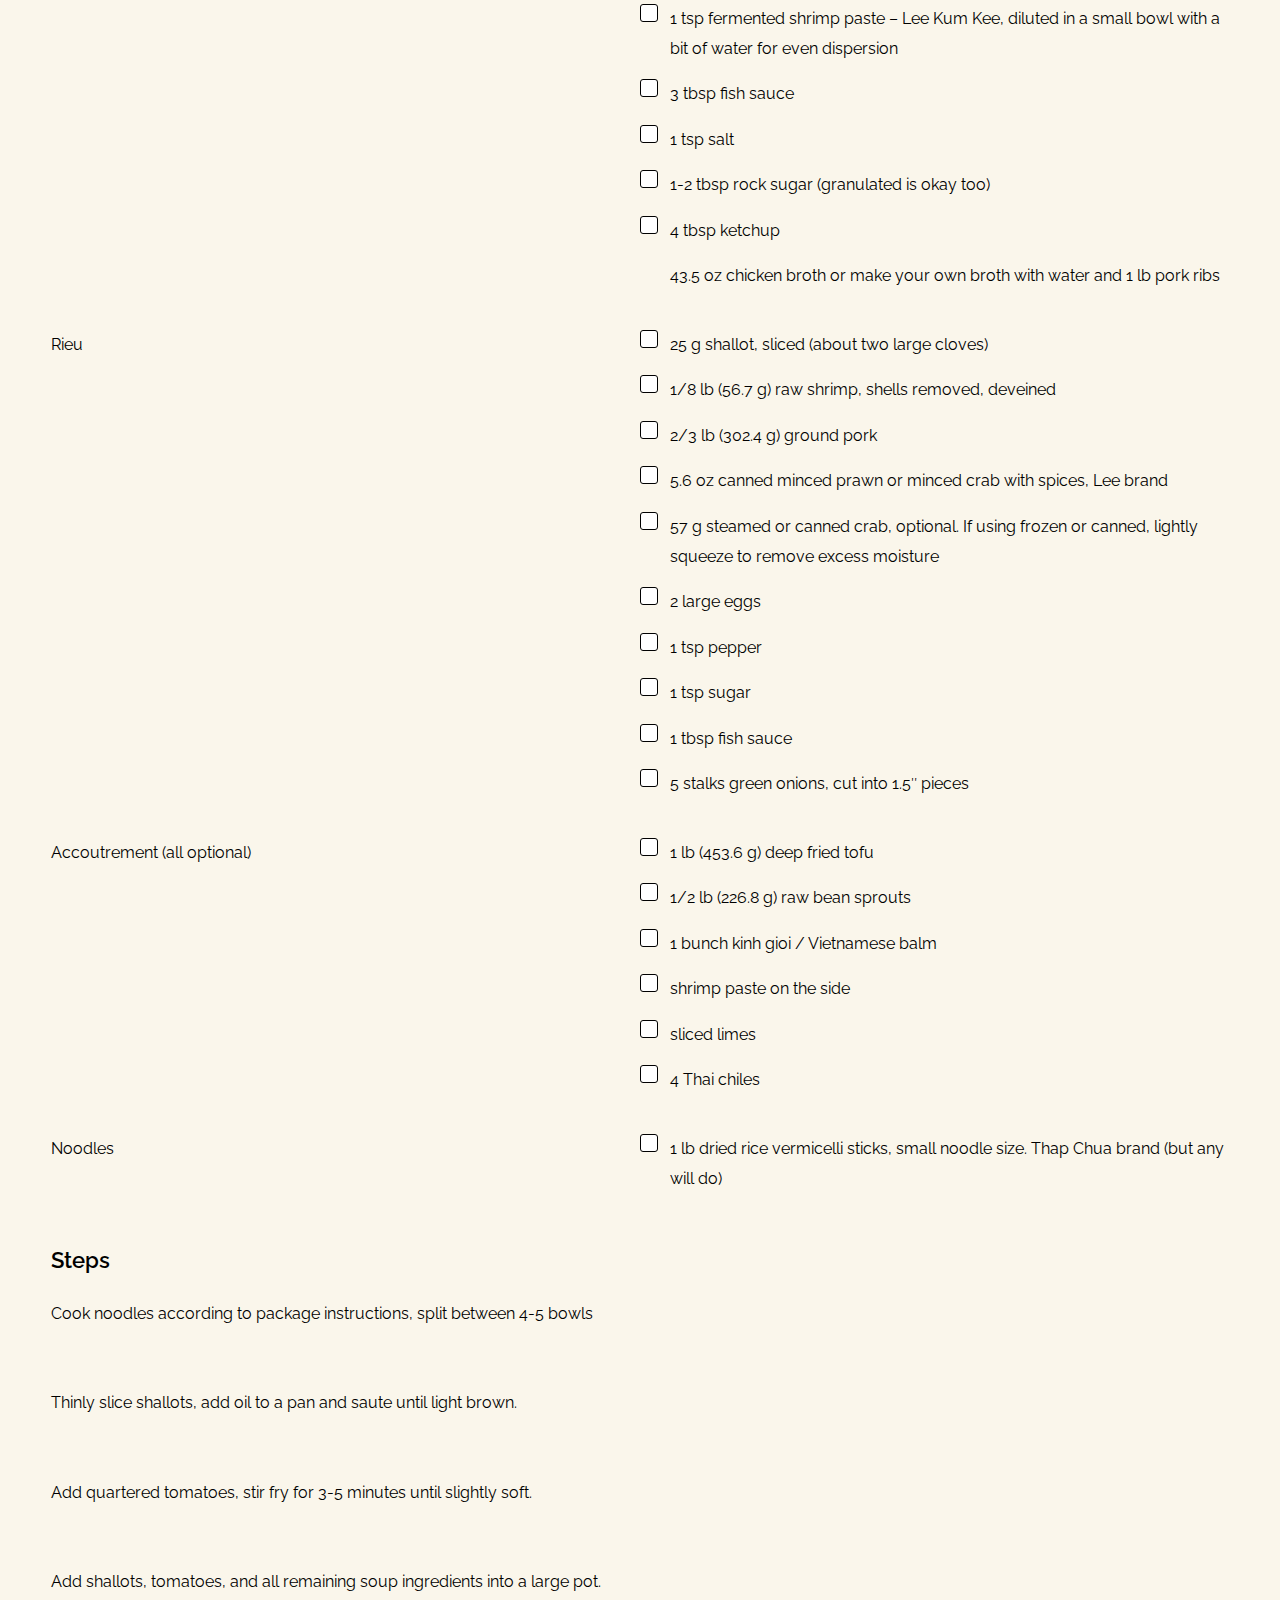
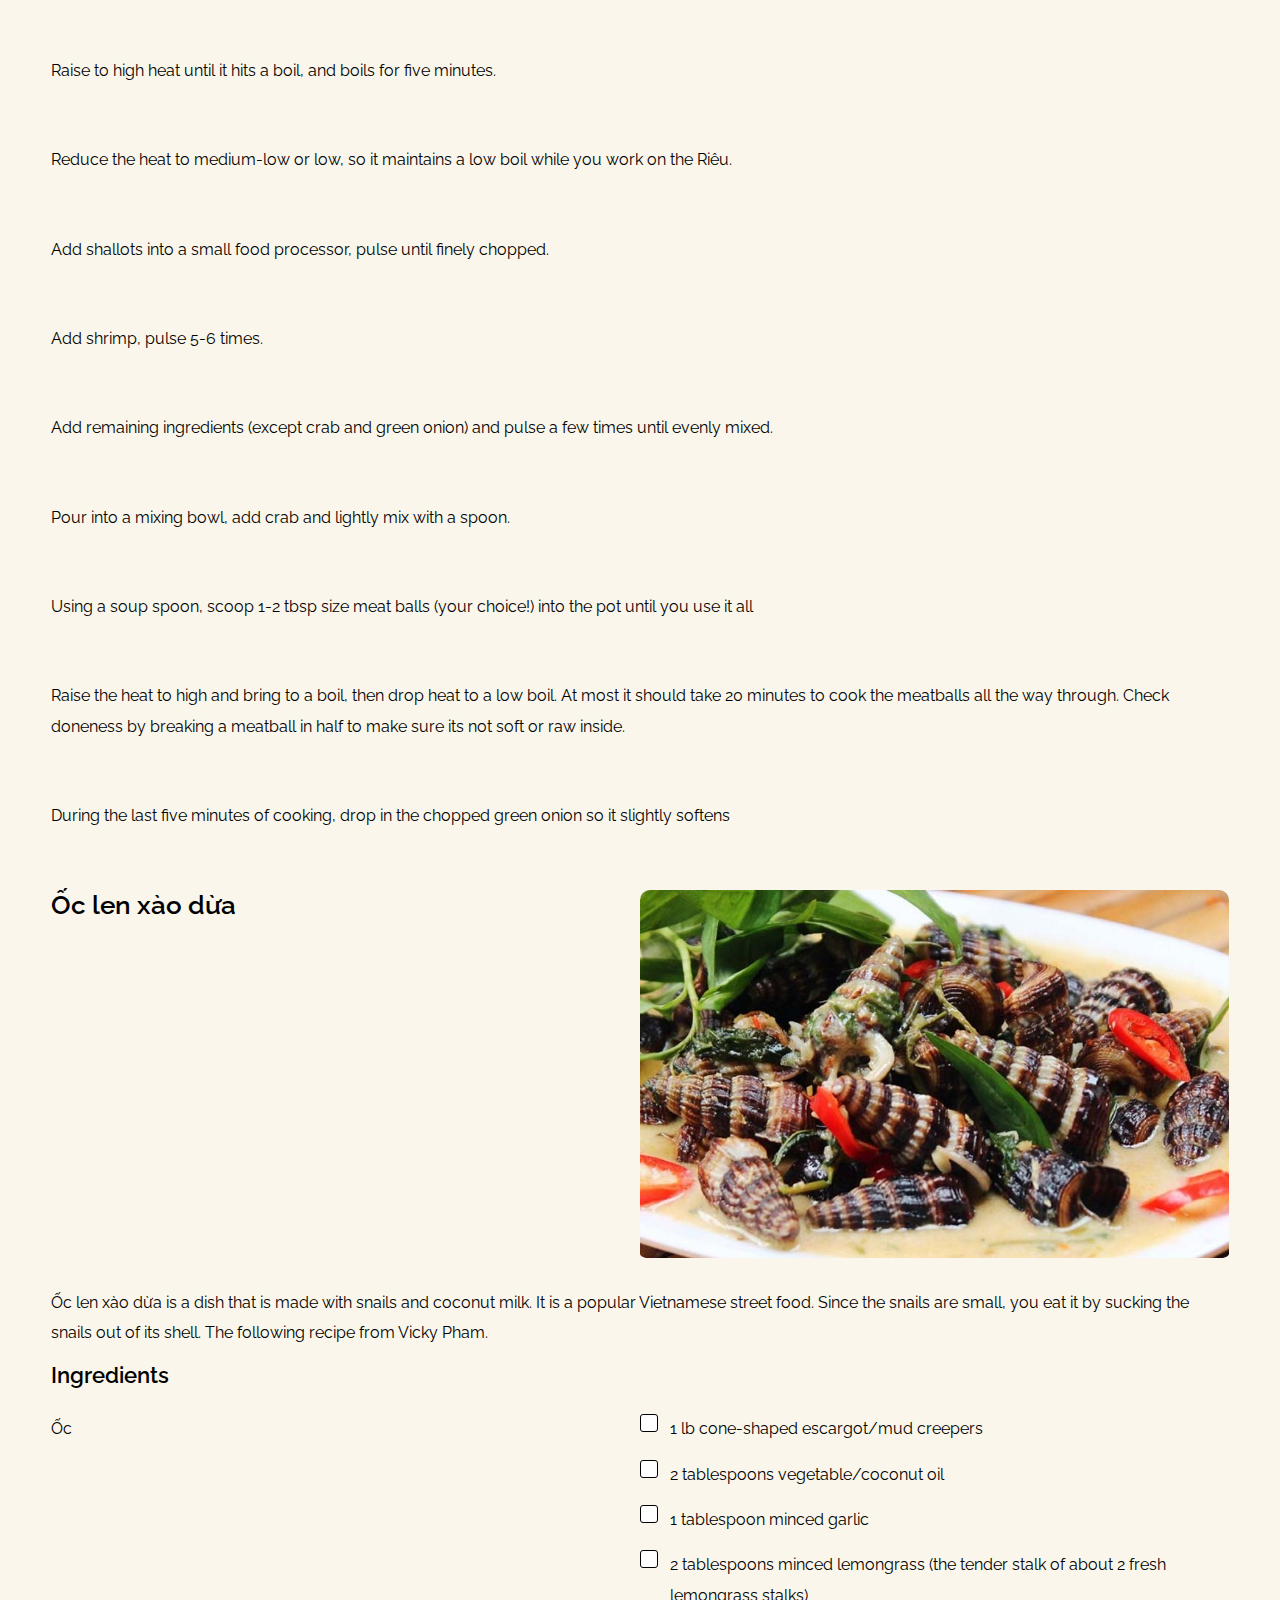
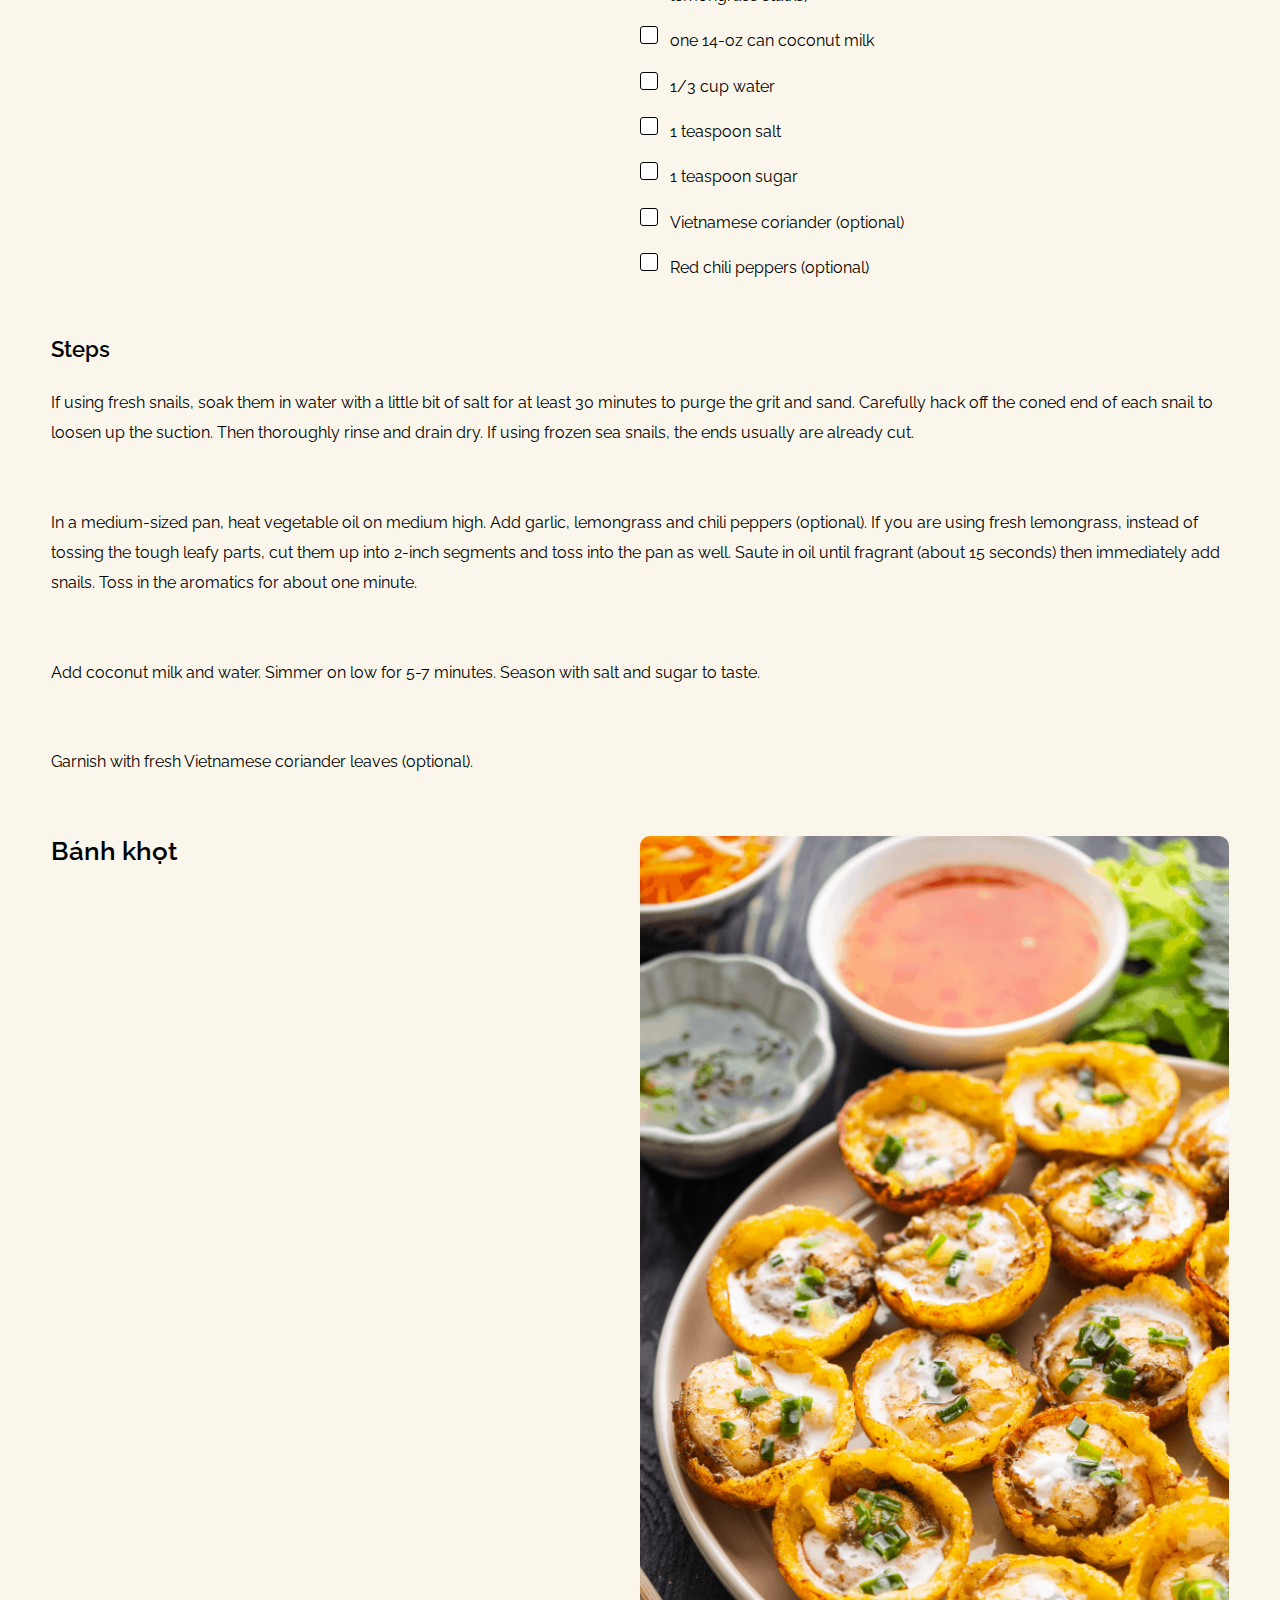
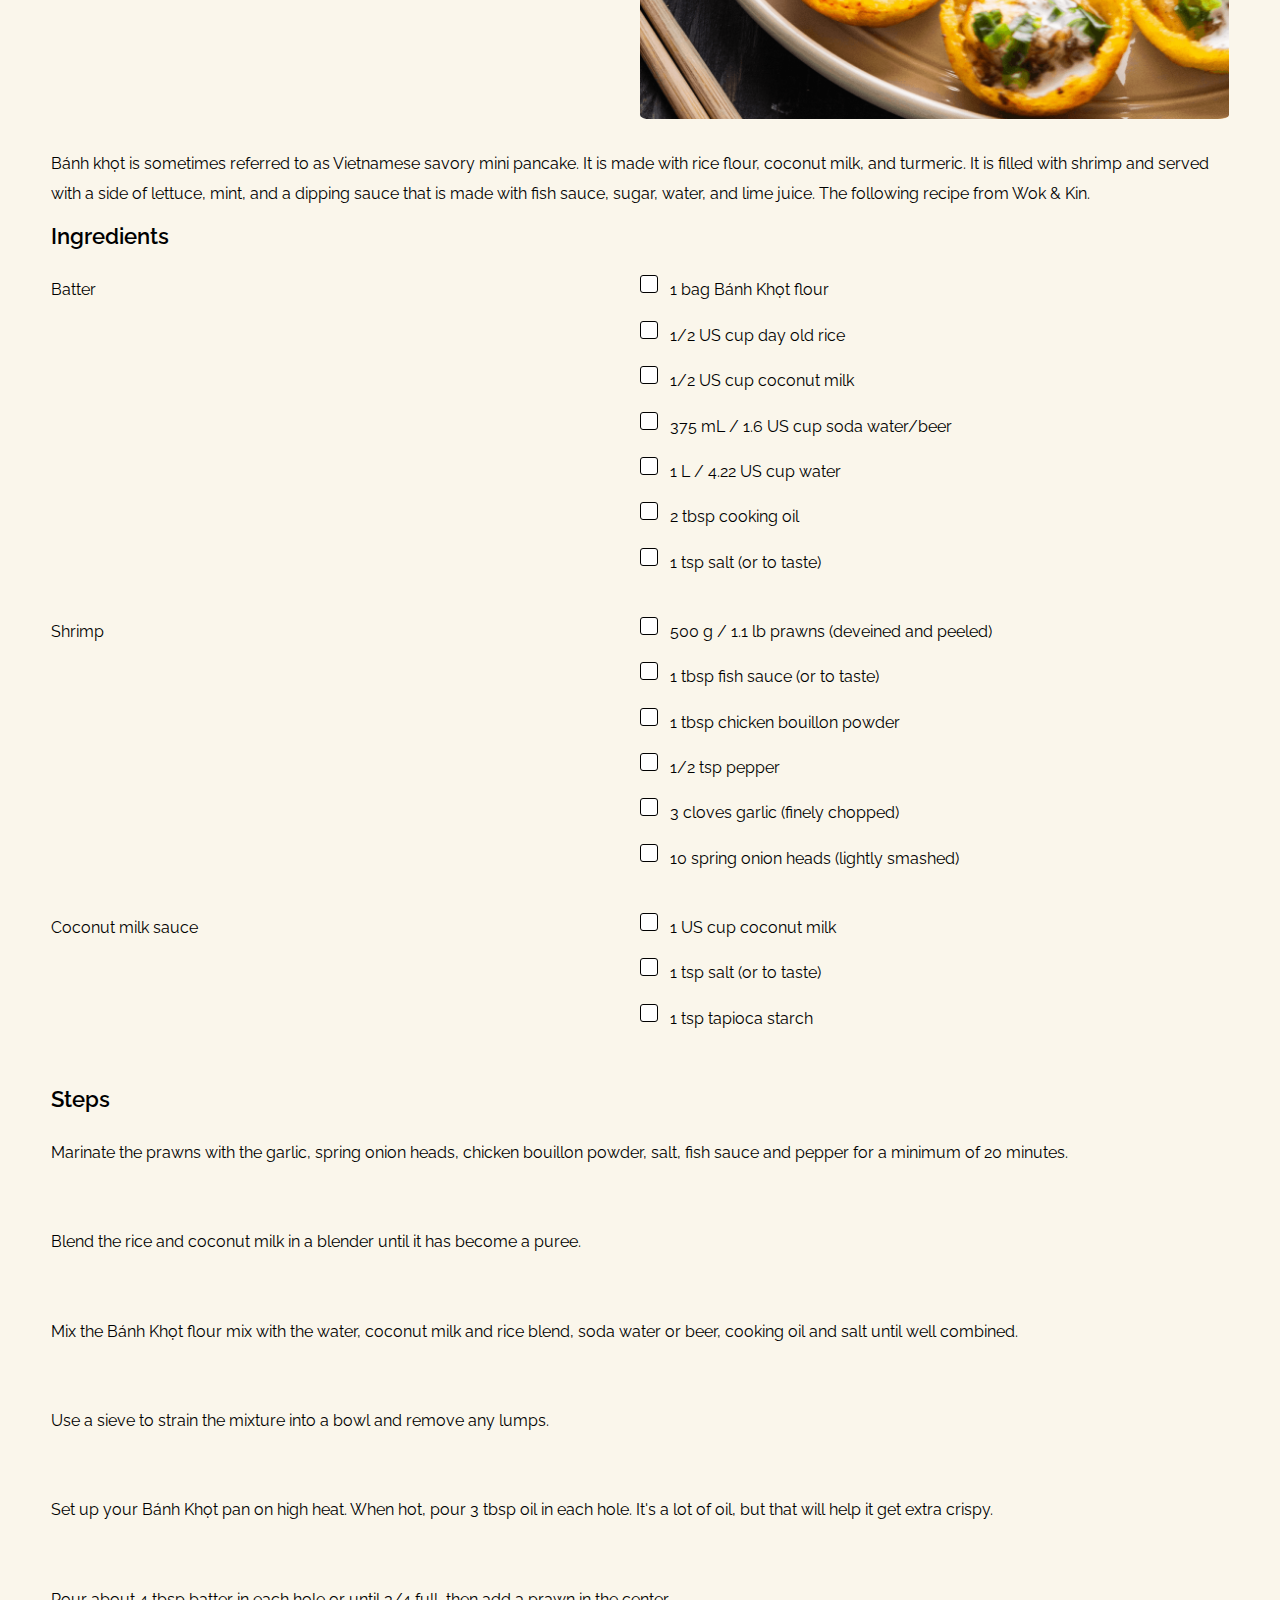
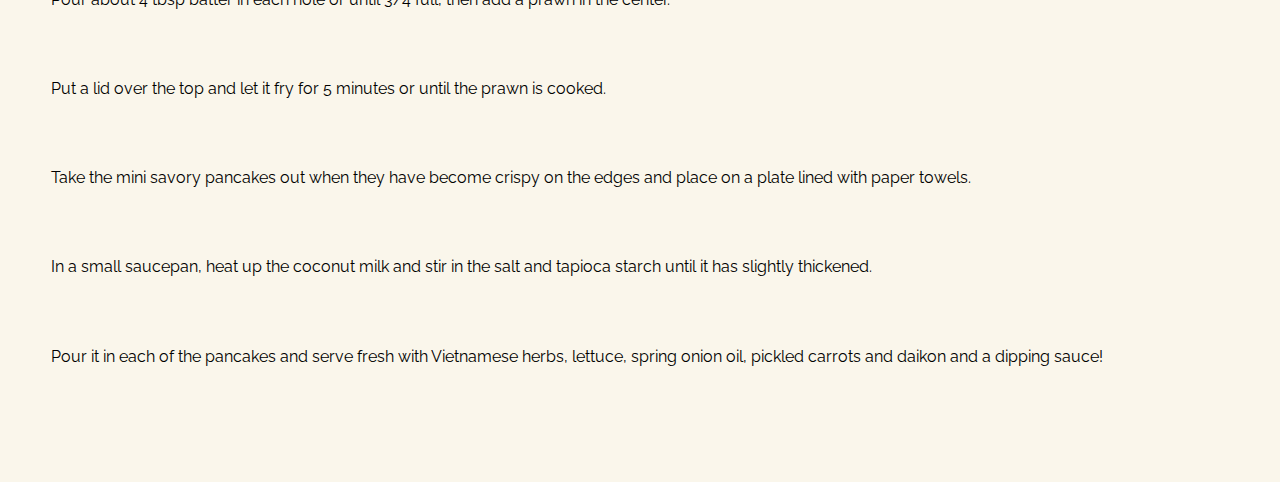
==== commit 49ea2e61: "Add files via upload" ====
--- a/recipes.html
+++ b/recipes.html
@@ -379,12 +379,14 @@
     </label>
     <label class="container">43.5 oz chicken broth or make your own broth with water and 1 lb pork ribs
     <input type="checkbox">
-
-
-    <div class="recipe-desc">
-        <h4>Rieu</h4>
-        <span class="ingredients">
-          <label class="container">25 g shallot, sliced (about two large cloves)
+    </label>
+</div>
+
+
+ <div class="recipe-desc">
+    <h4>Rieu</h4>
+    <span class="ingredients">
+        <label class="container">25 g shallot, sliced (about two large cloves)
             <input type="checkbox">
             <span class="checkmark"></span>
           </label>
@@ -425,7 +427,7 @@
             <span class="checkmark"></span>
           </label>
         </span>
-      </div>
+    </div>
 
 
       <div class="recipe-desc">
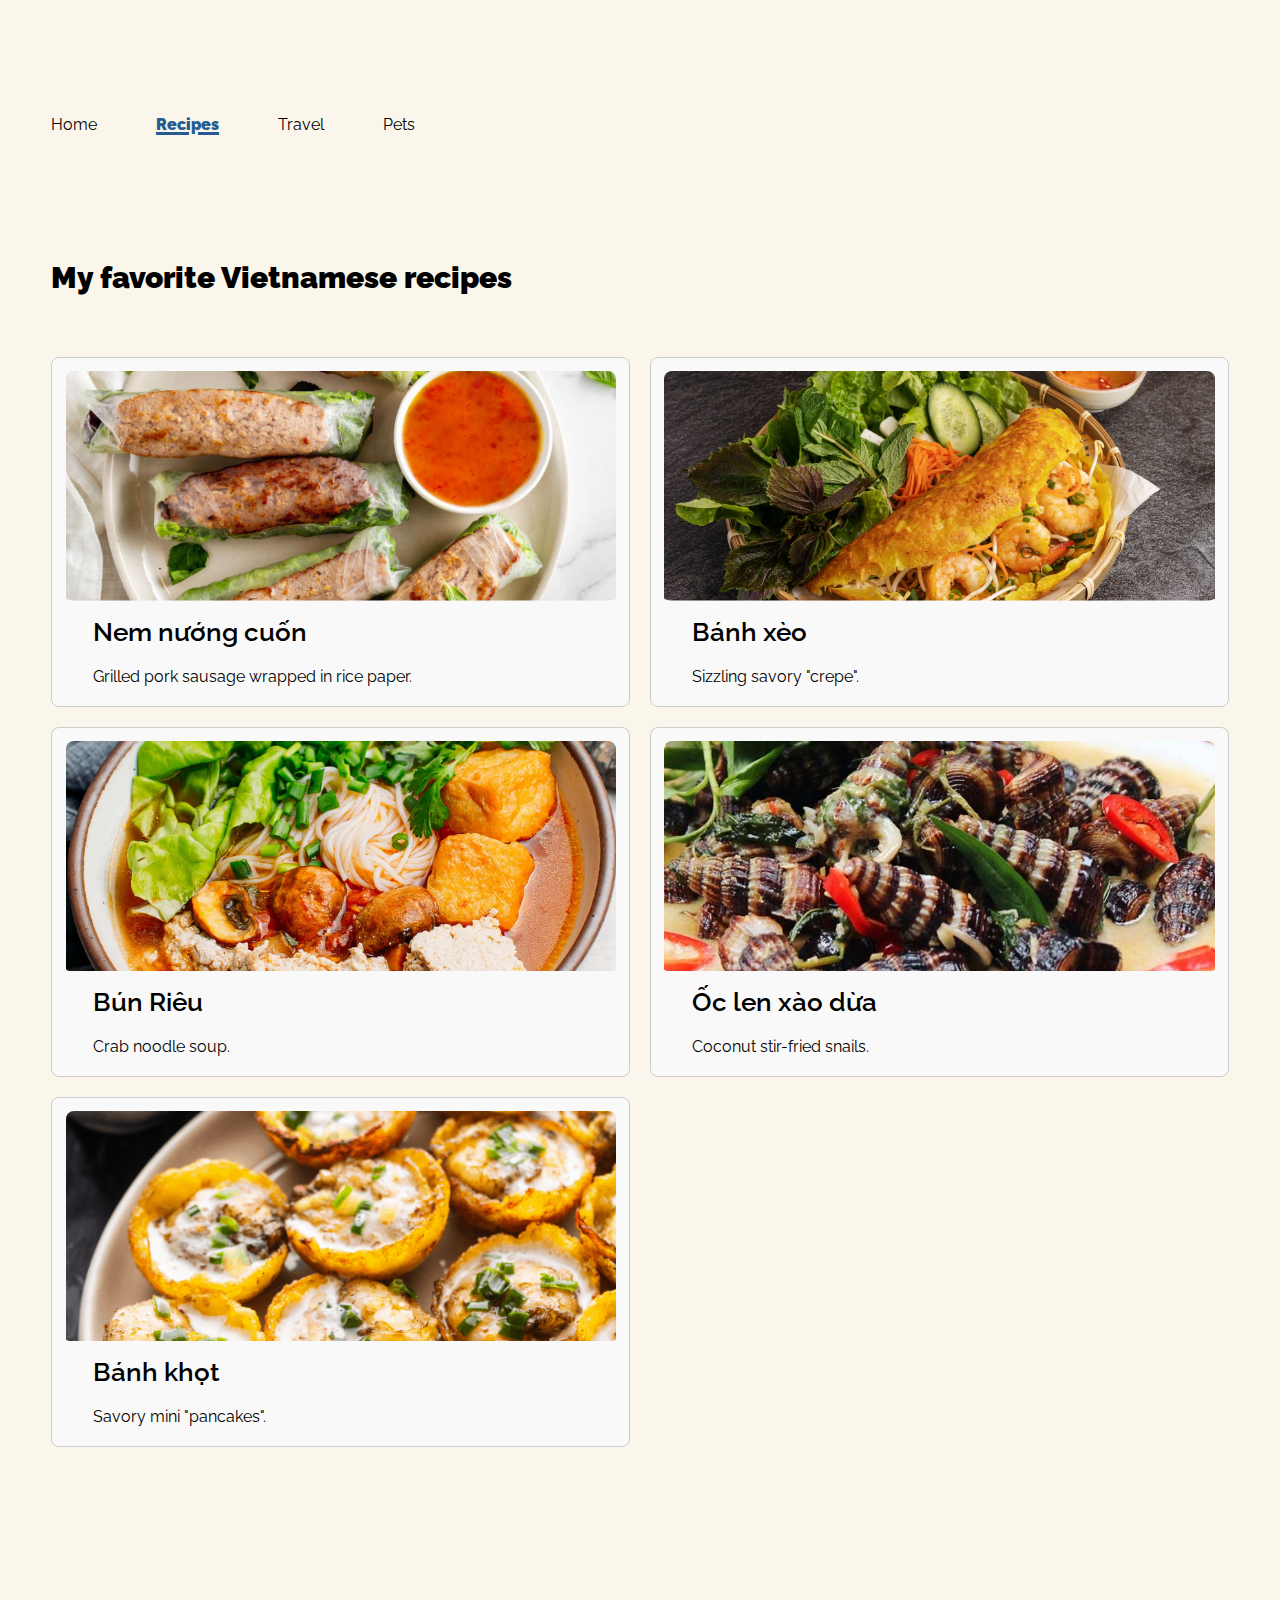
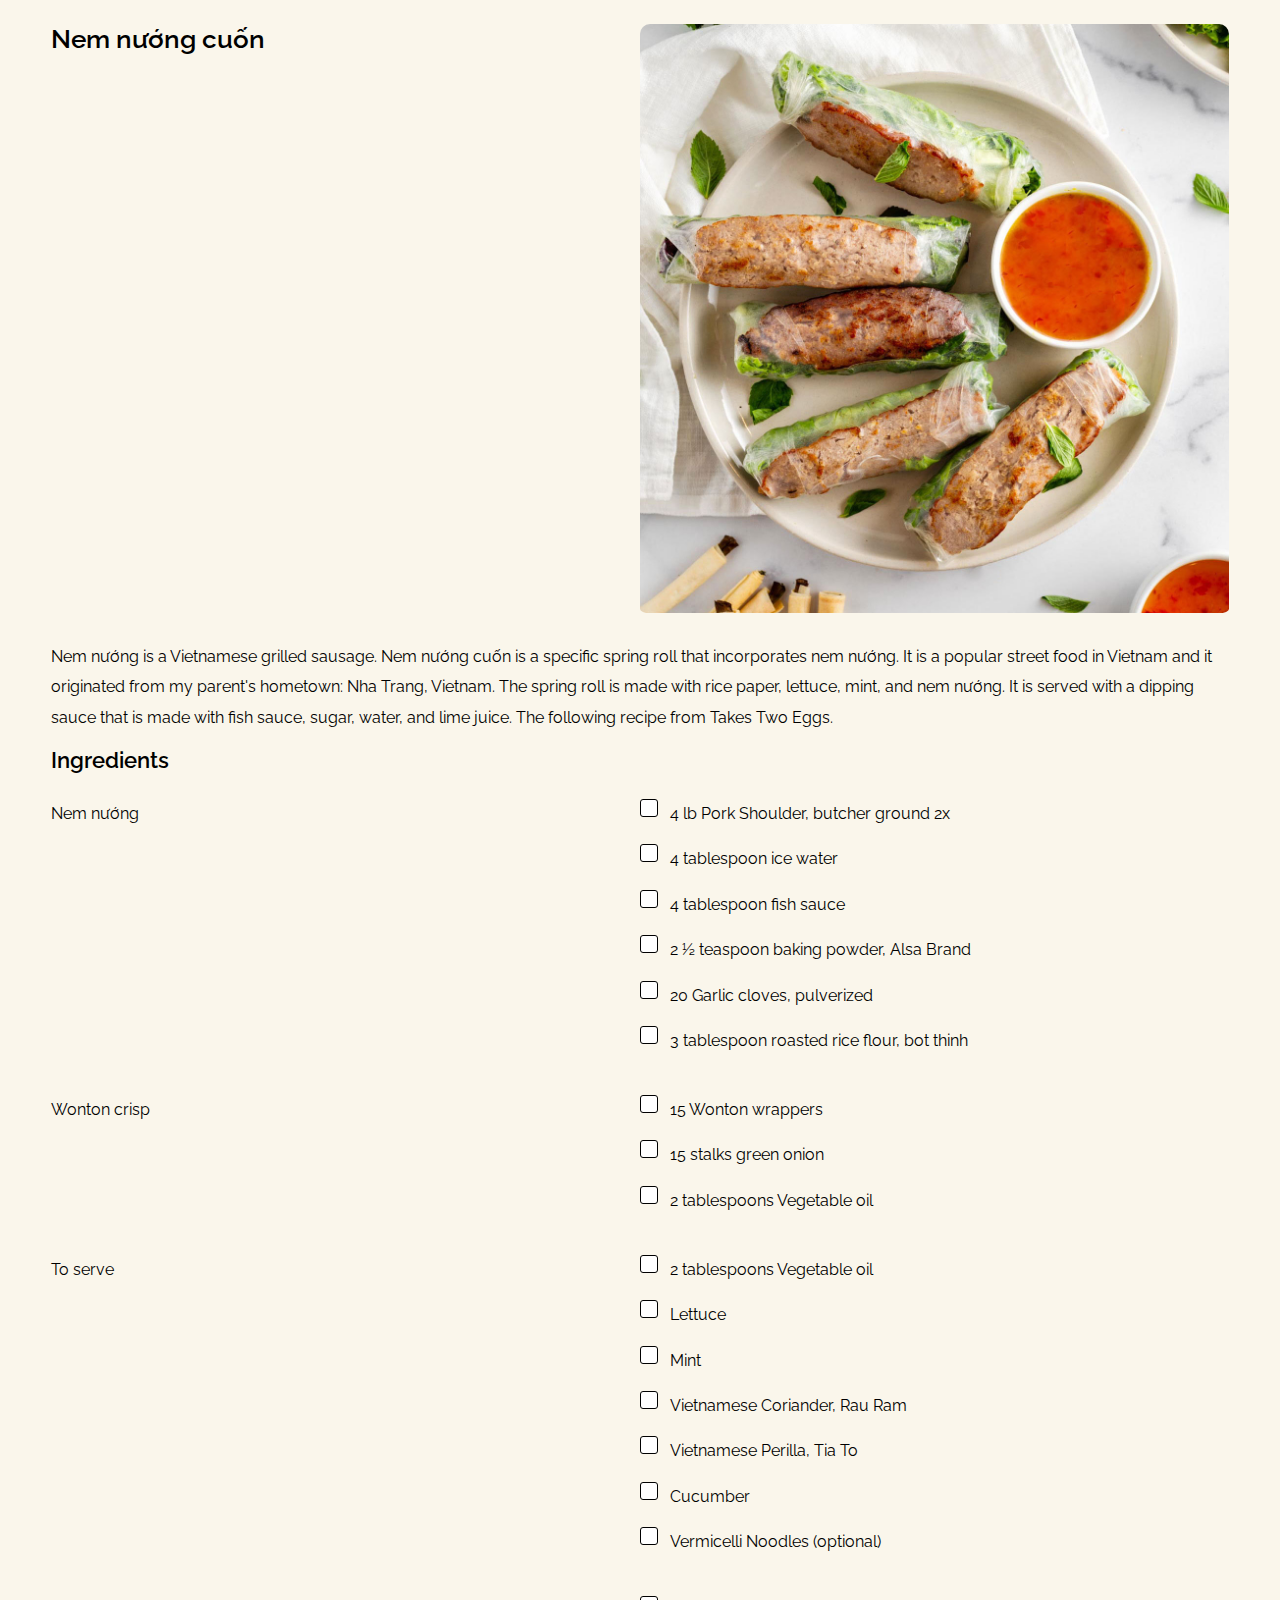
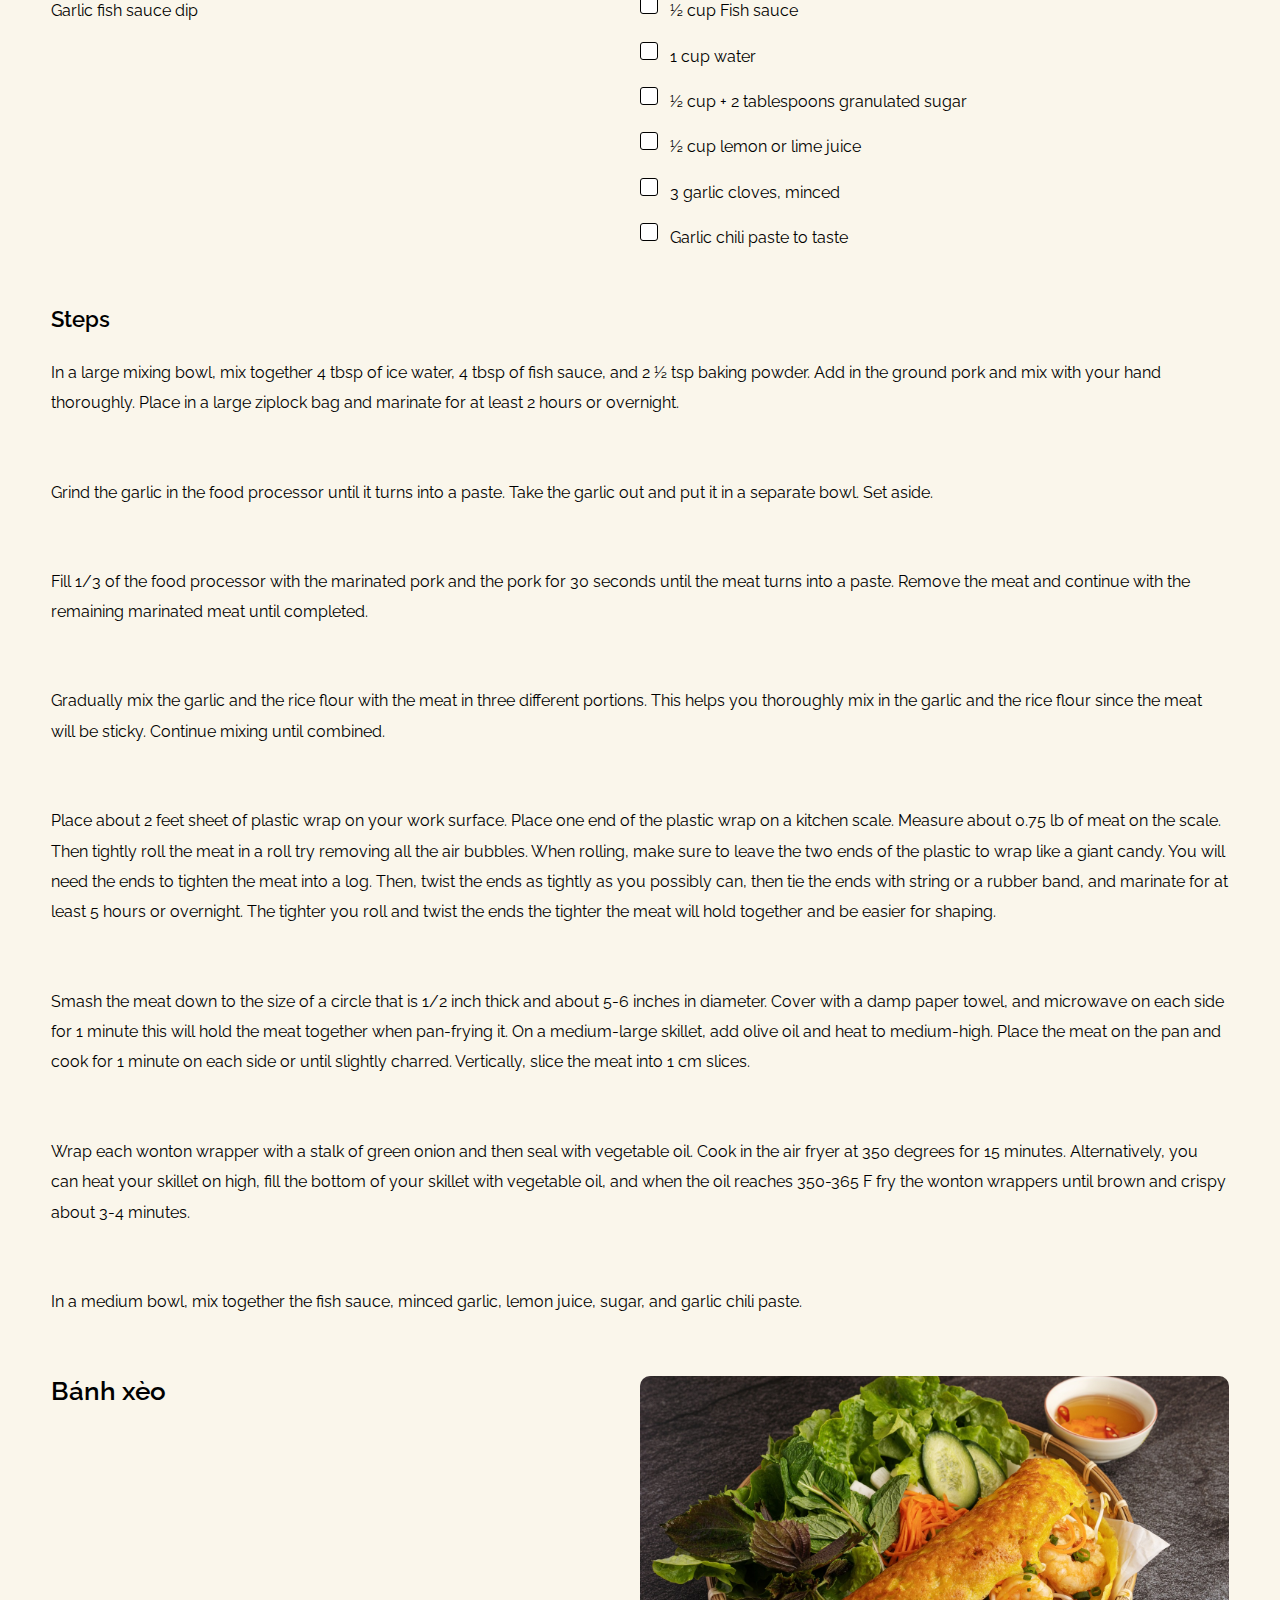
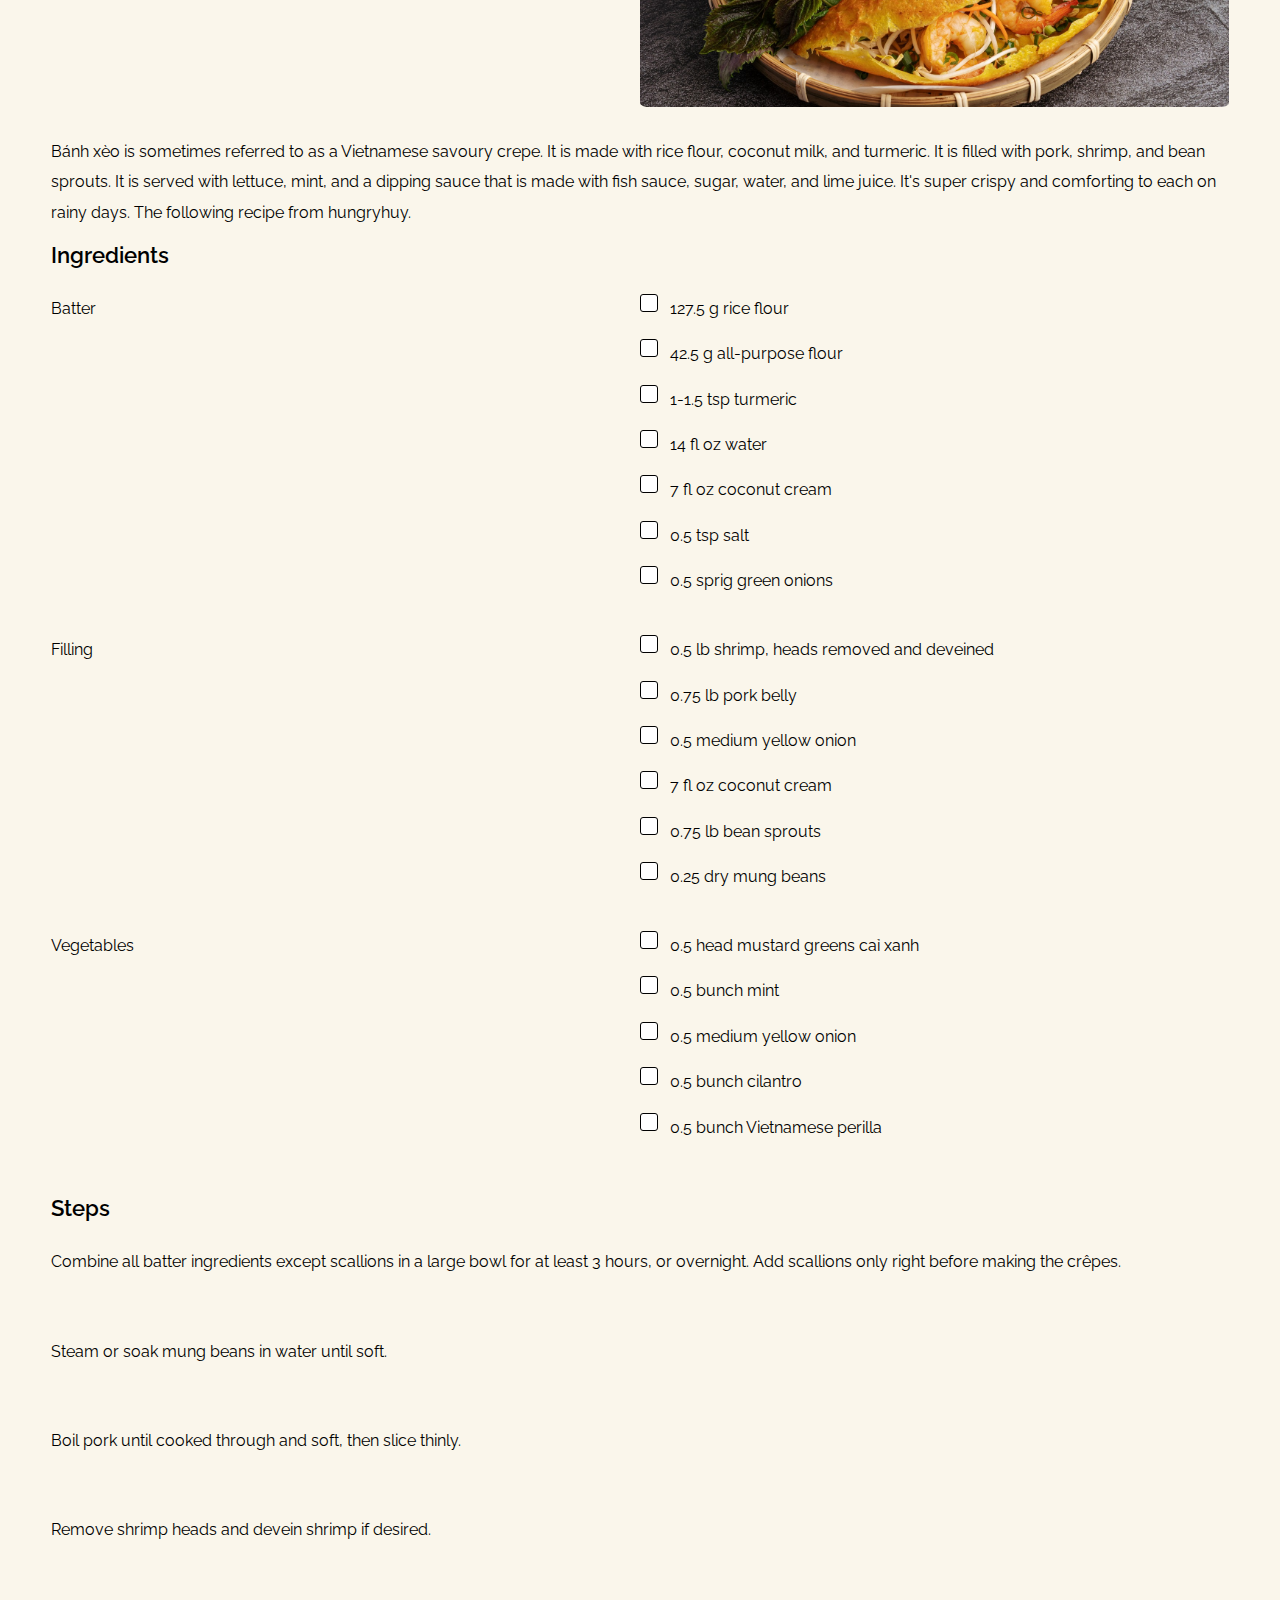
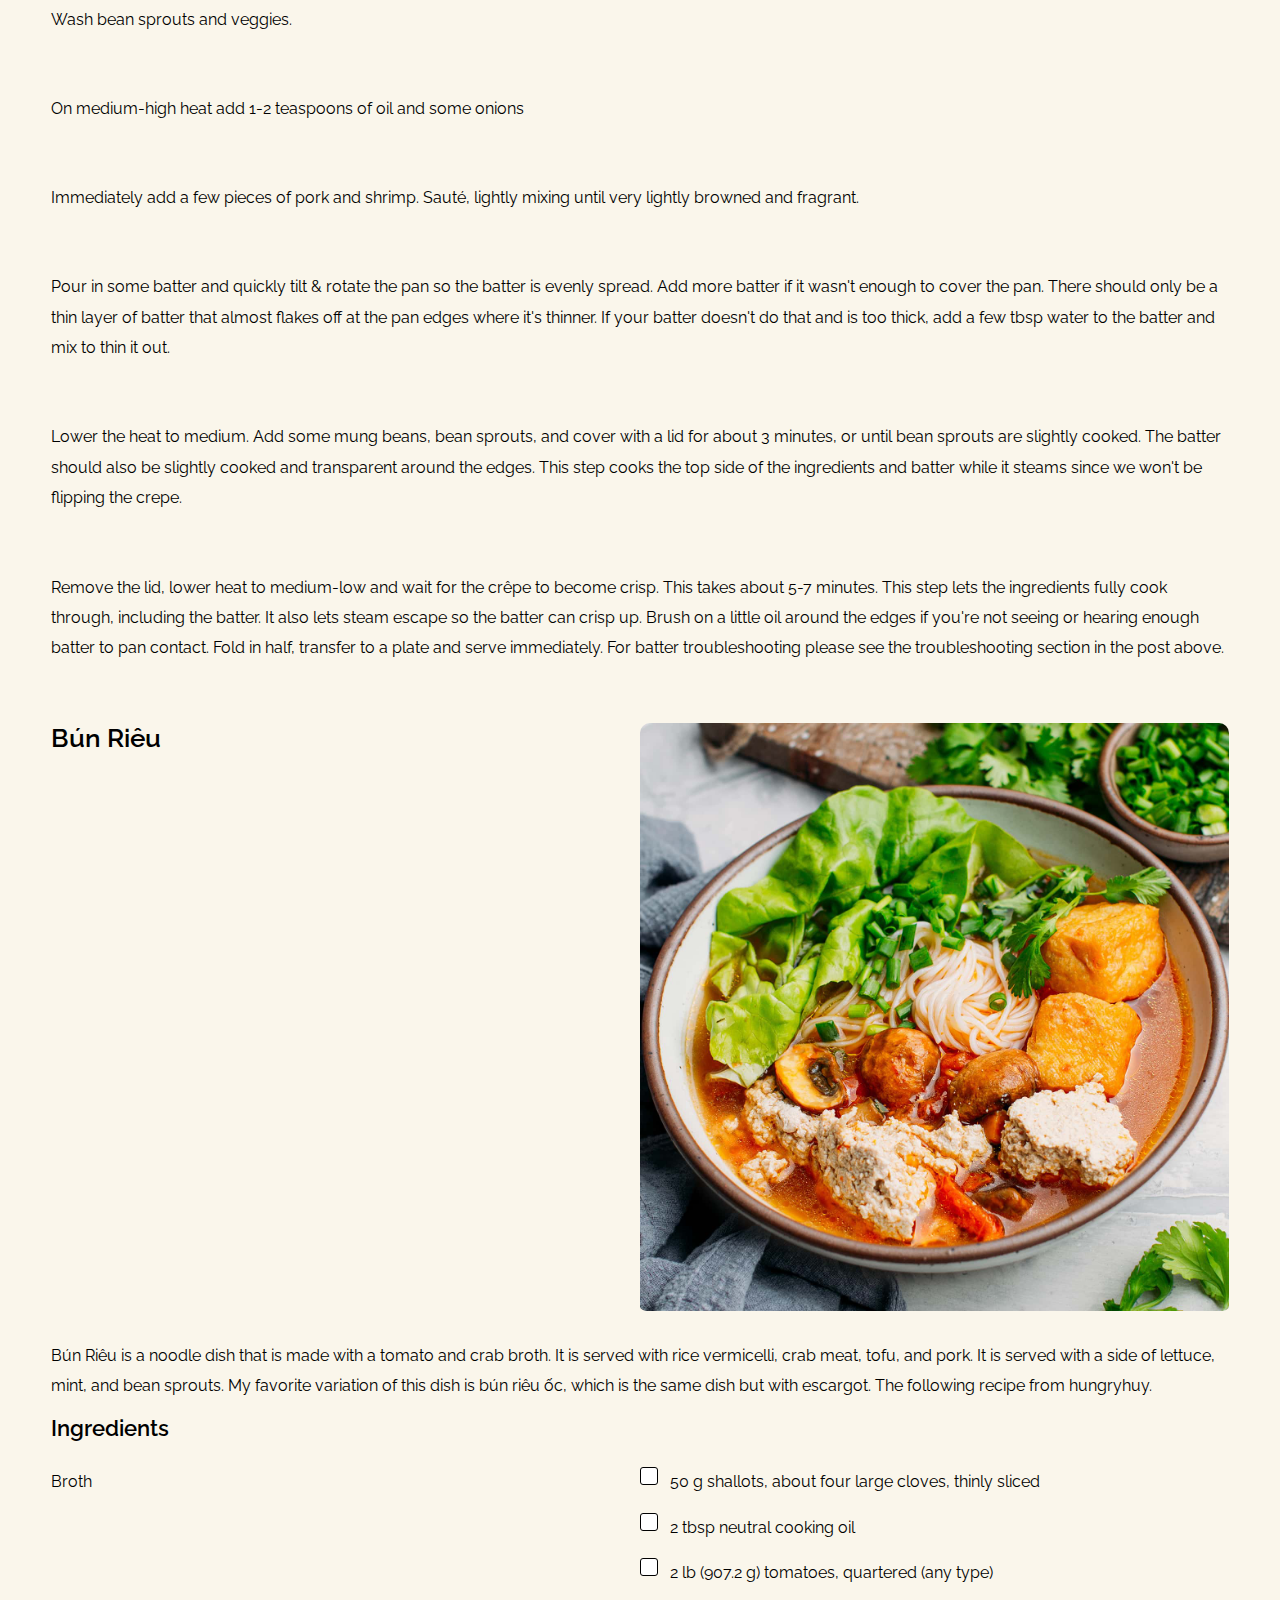
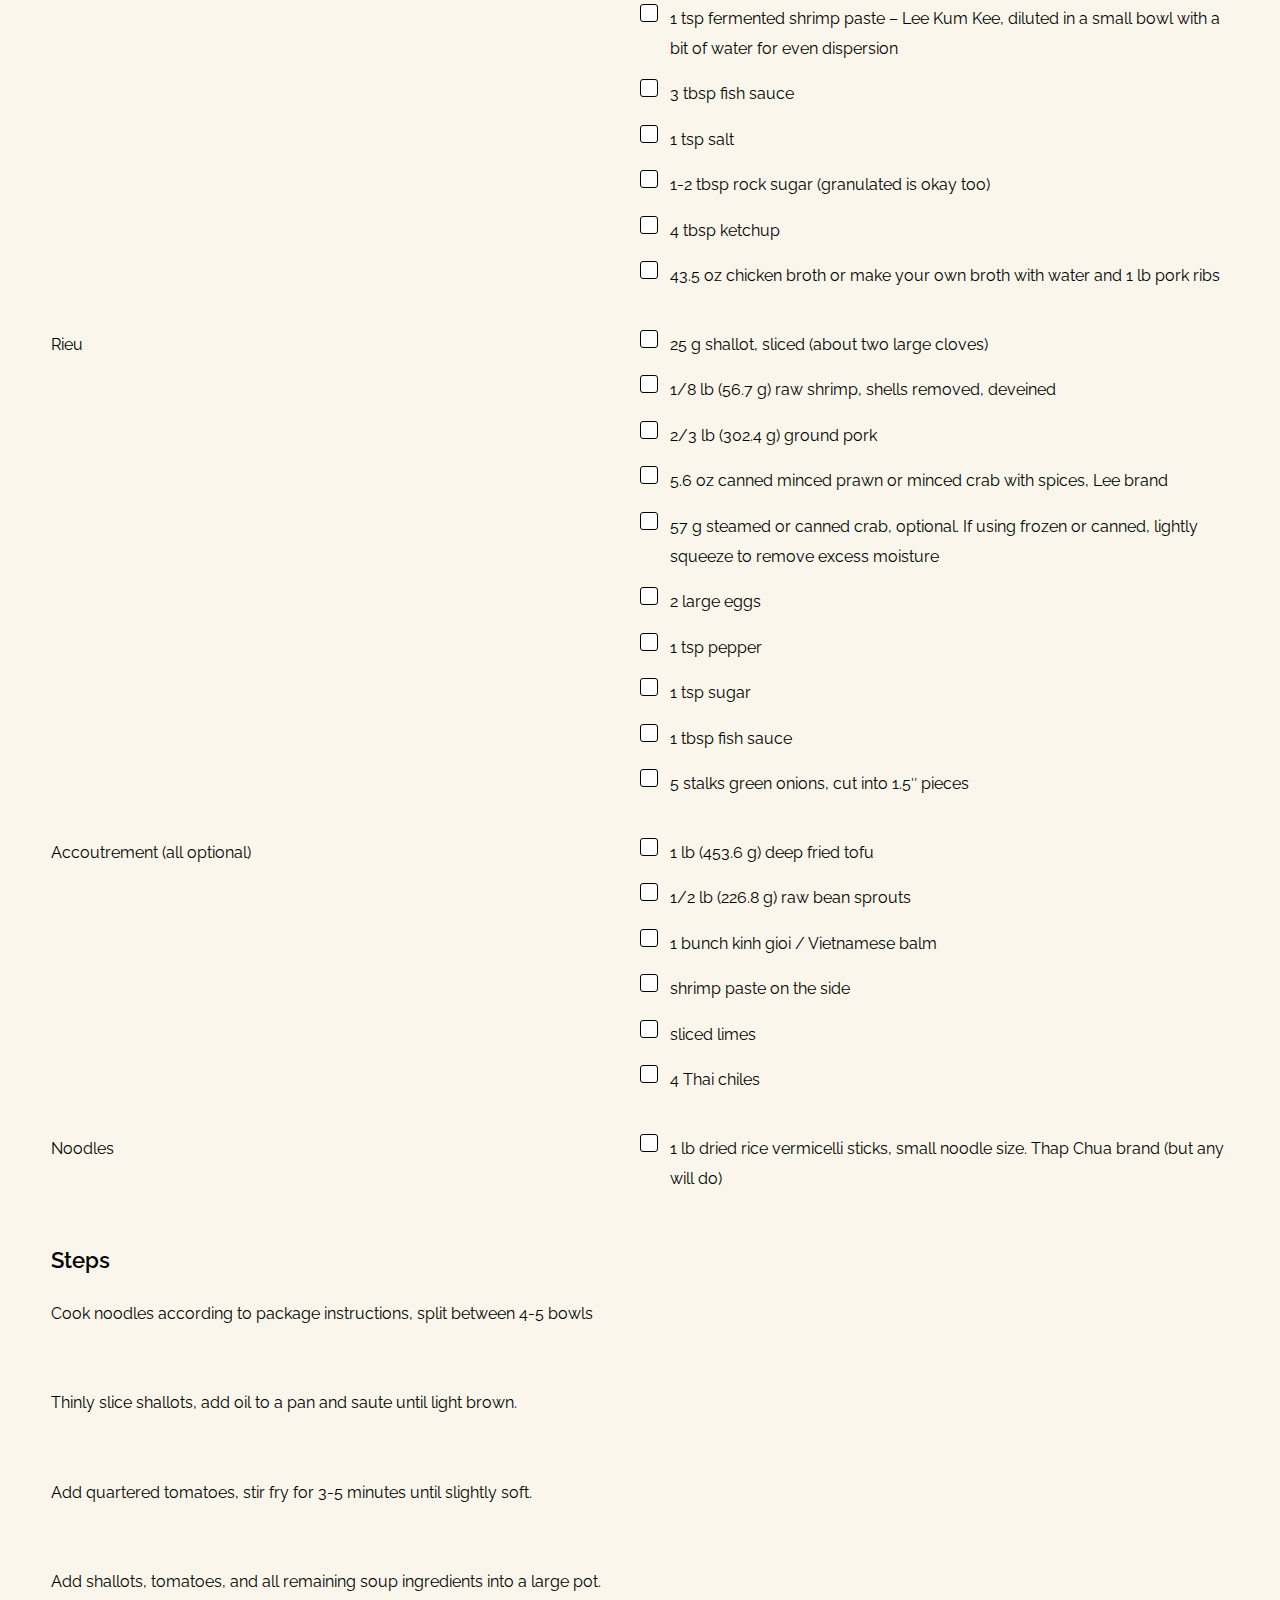
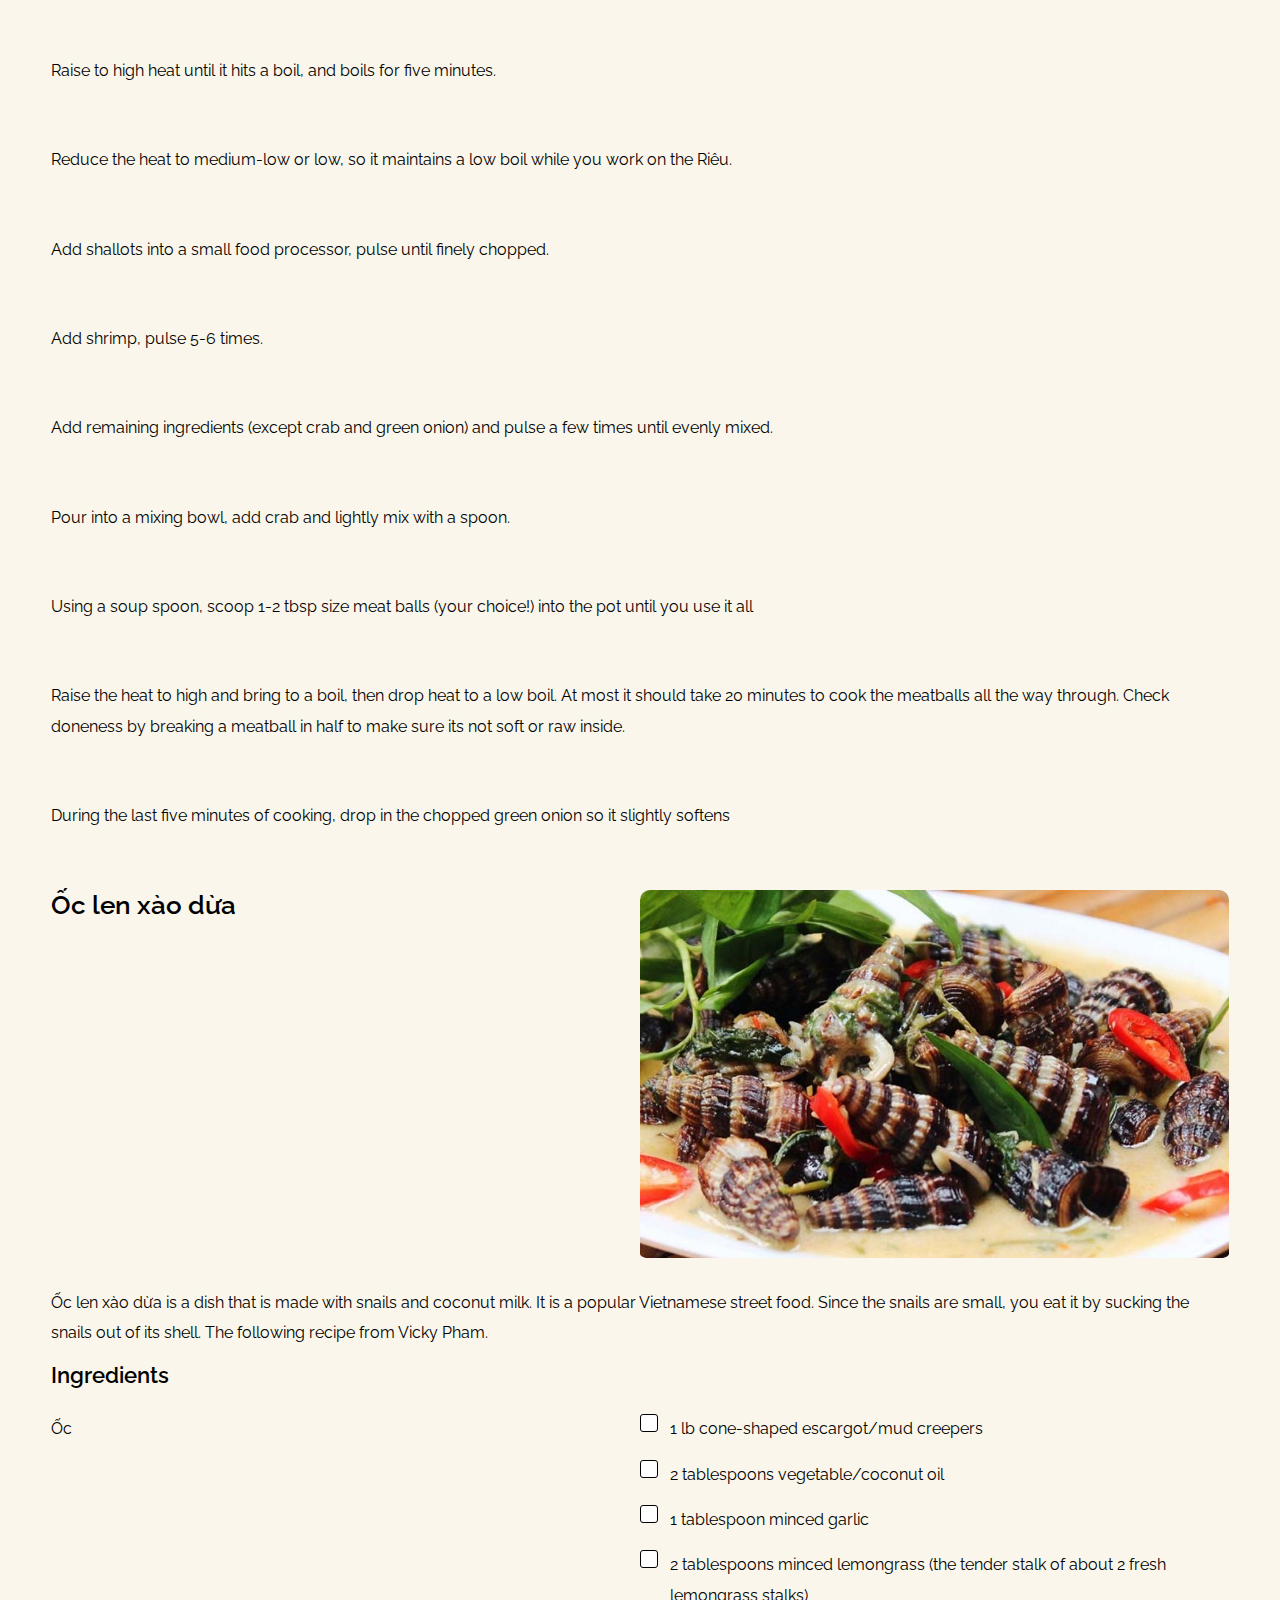
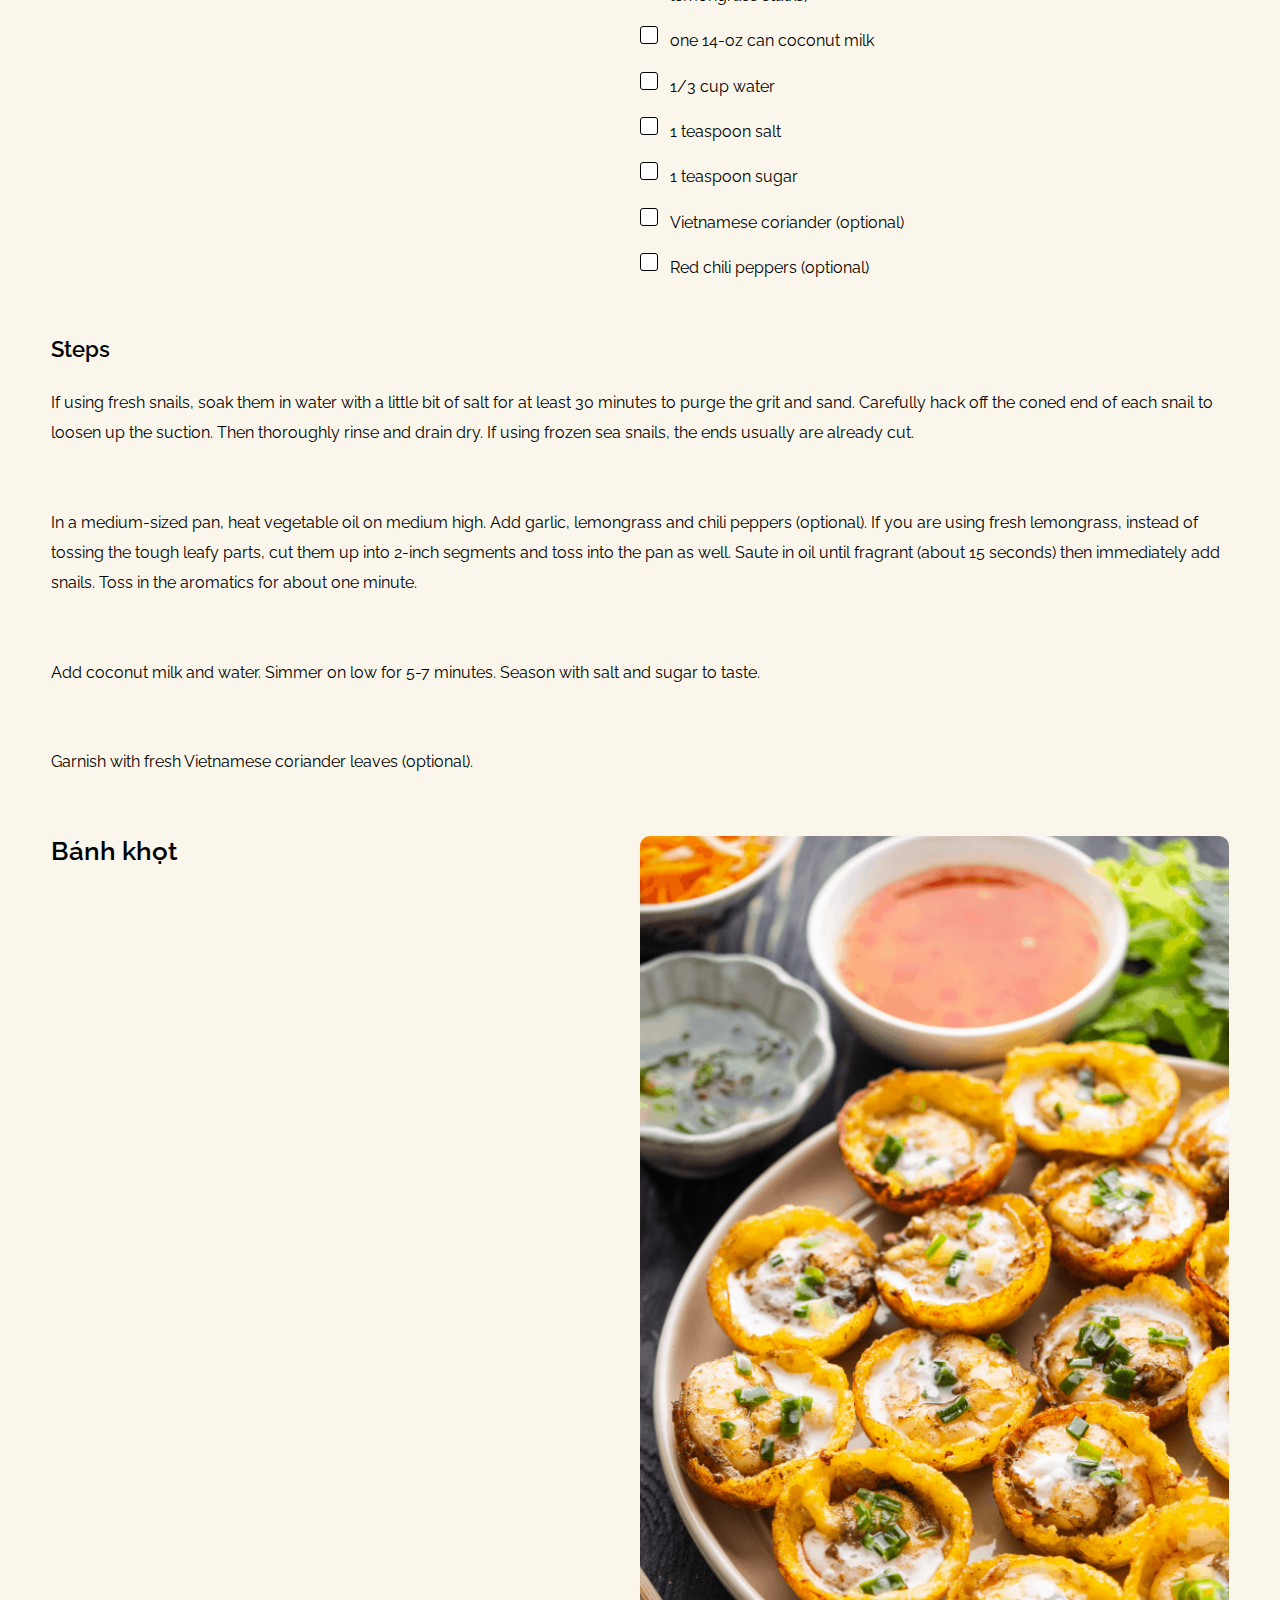
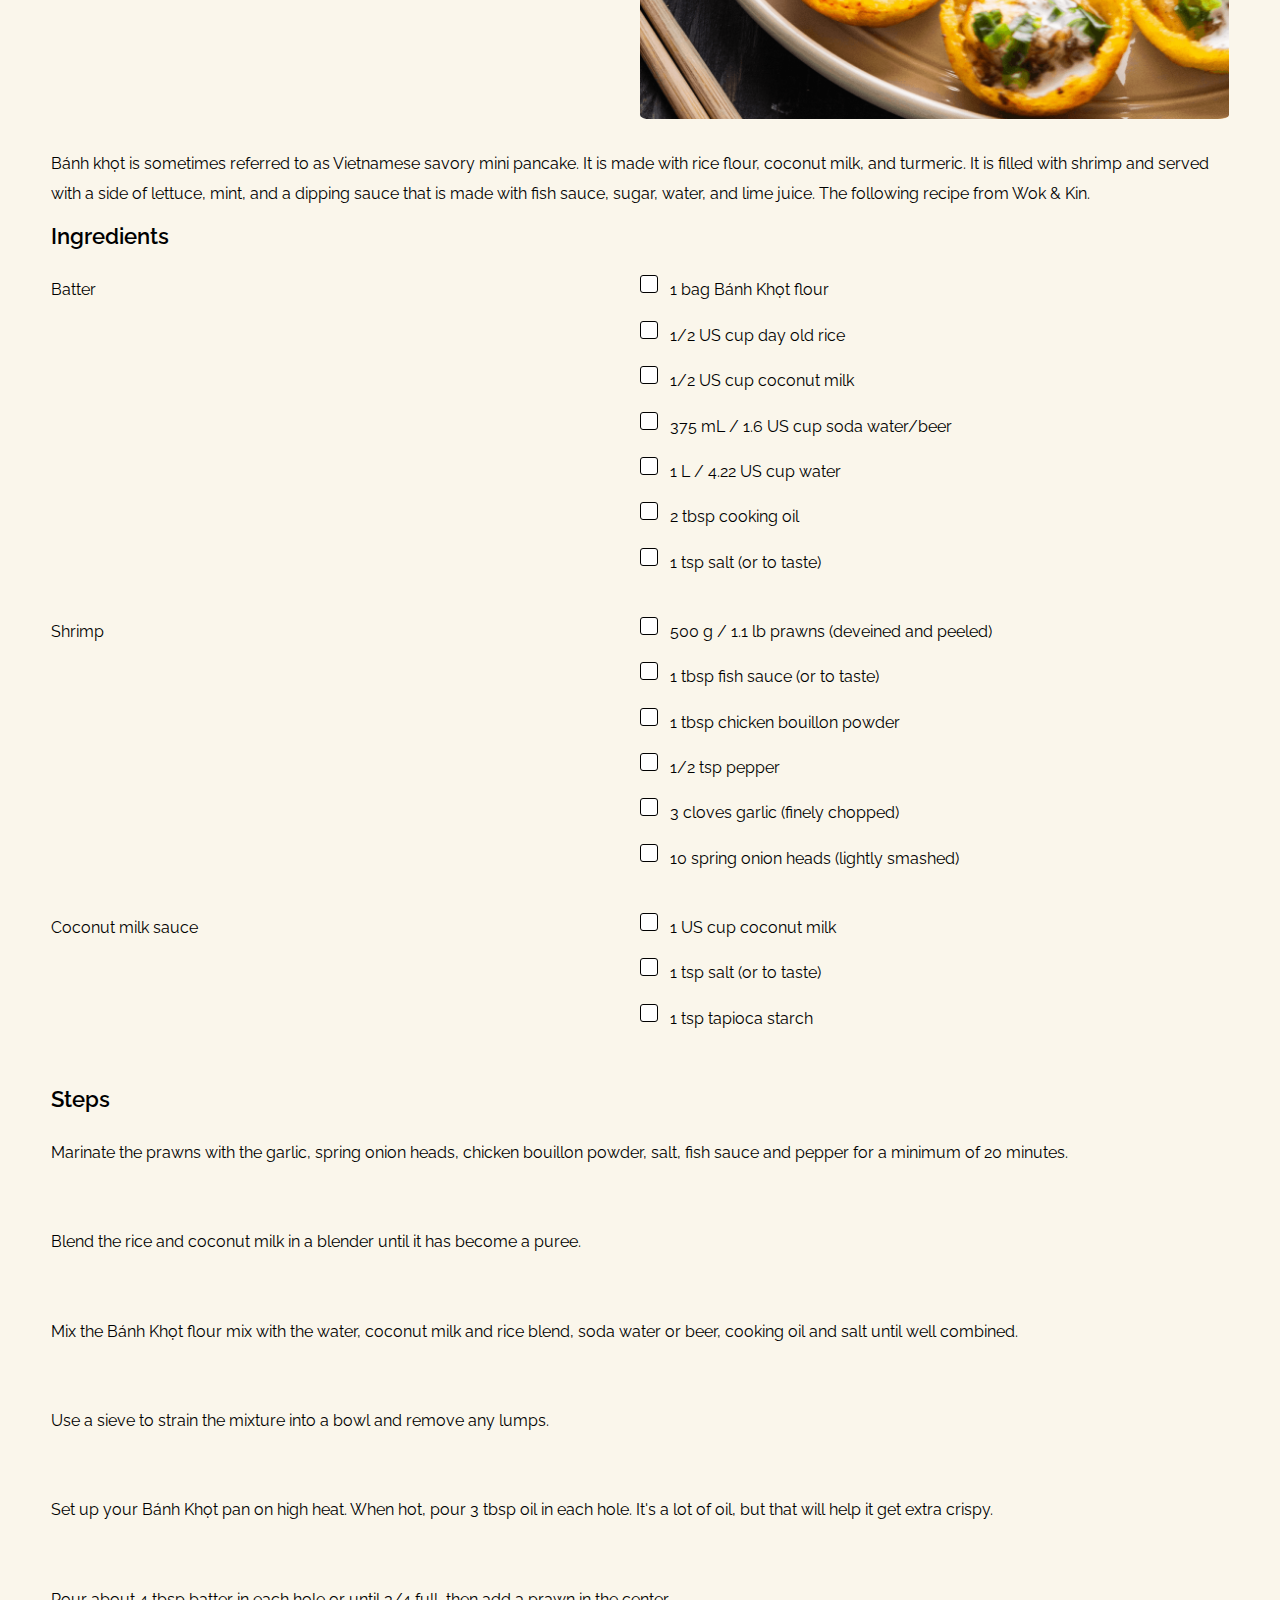
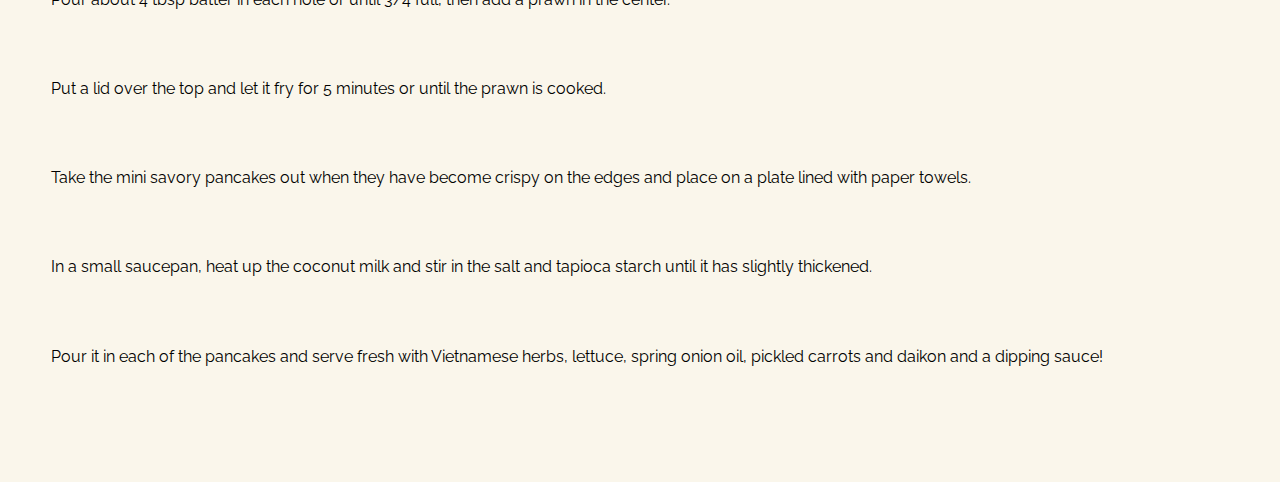
==== commit e4da3eb7: "Add files via upload" ====
--- a/recipes.html
+++ b/recipes.html
@@ -378,9 +378,12 @@
       <span class="checkmark"></span>
     </label>
     <label class="container">43.5 oz chicken broth or make your own broth with water and 1 lb pork ribs
-    <input type="checkbox">
-    </label>
+      <input type="checkbox">
+      <span class="checkmark"></span>
+    </label>
+  </span>
 </div>
+
 
 
  <div class="recipe-desc">
